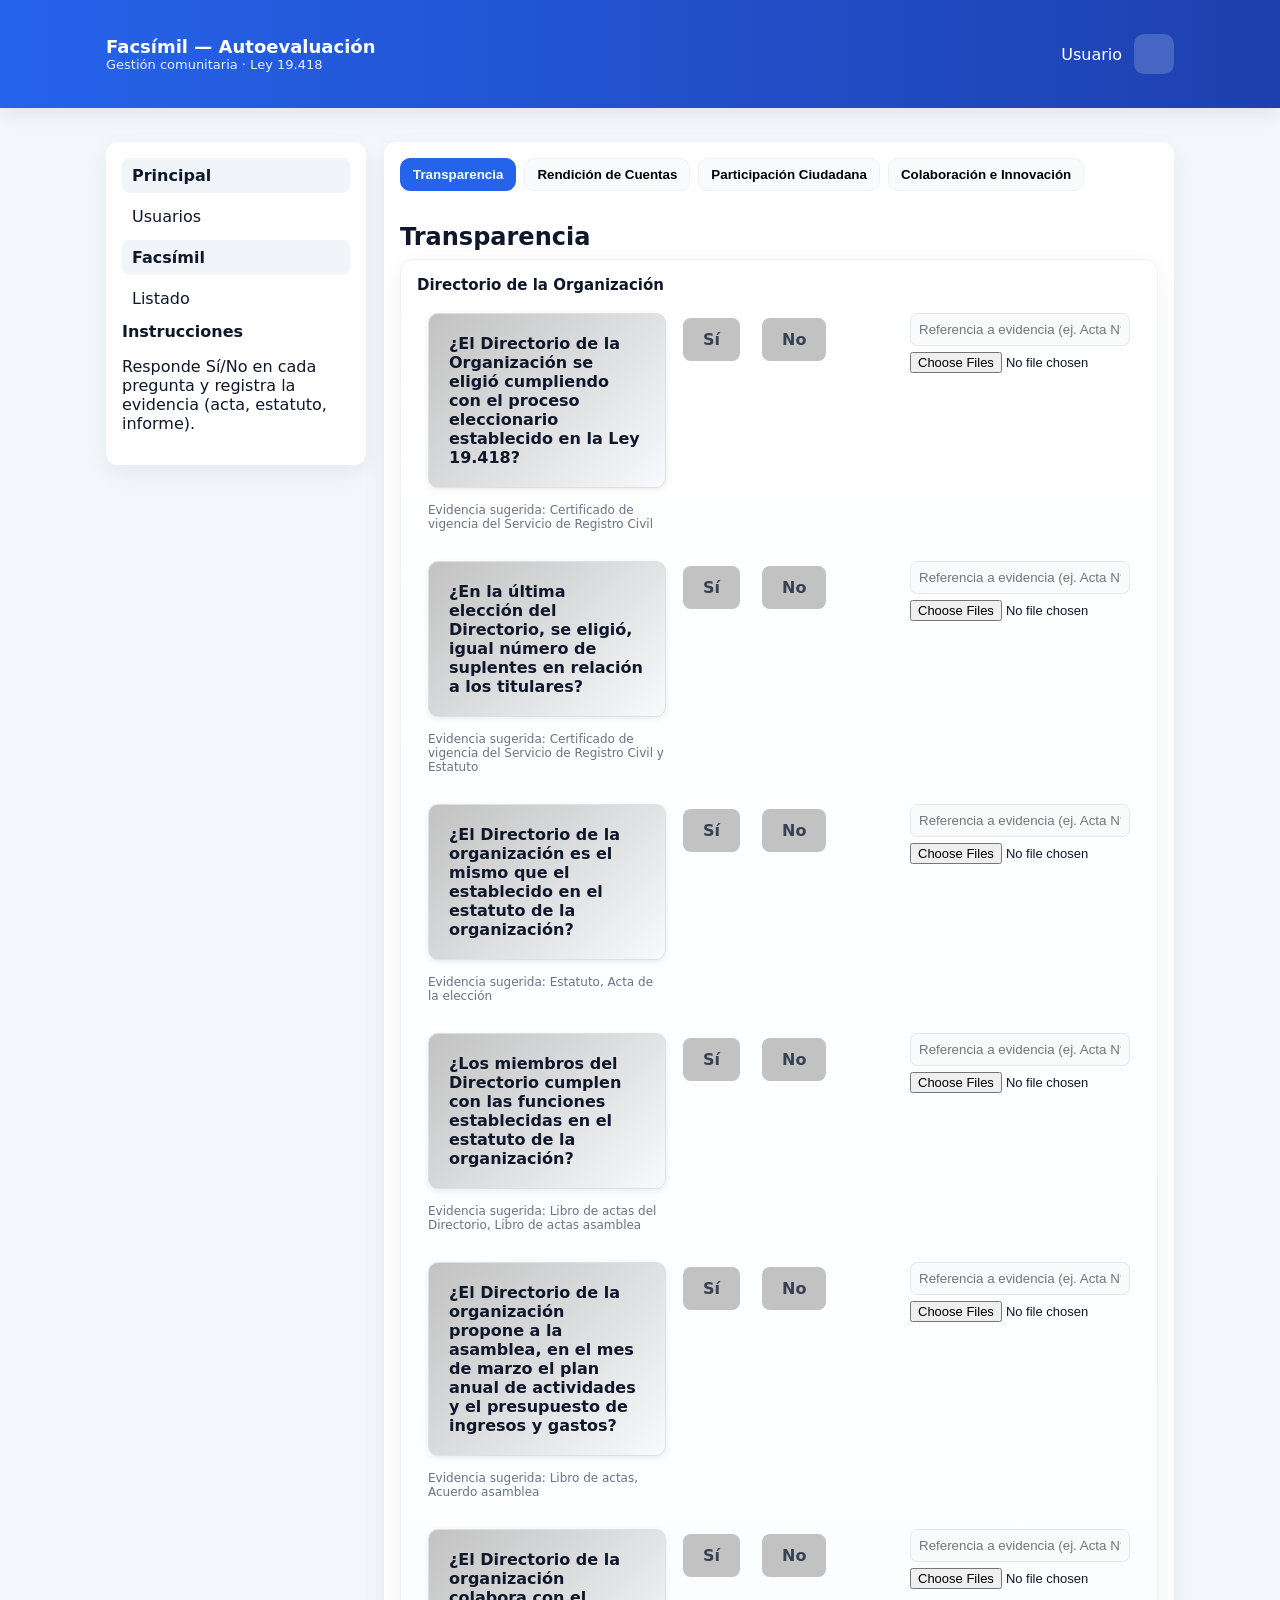
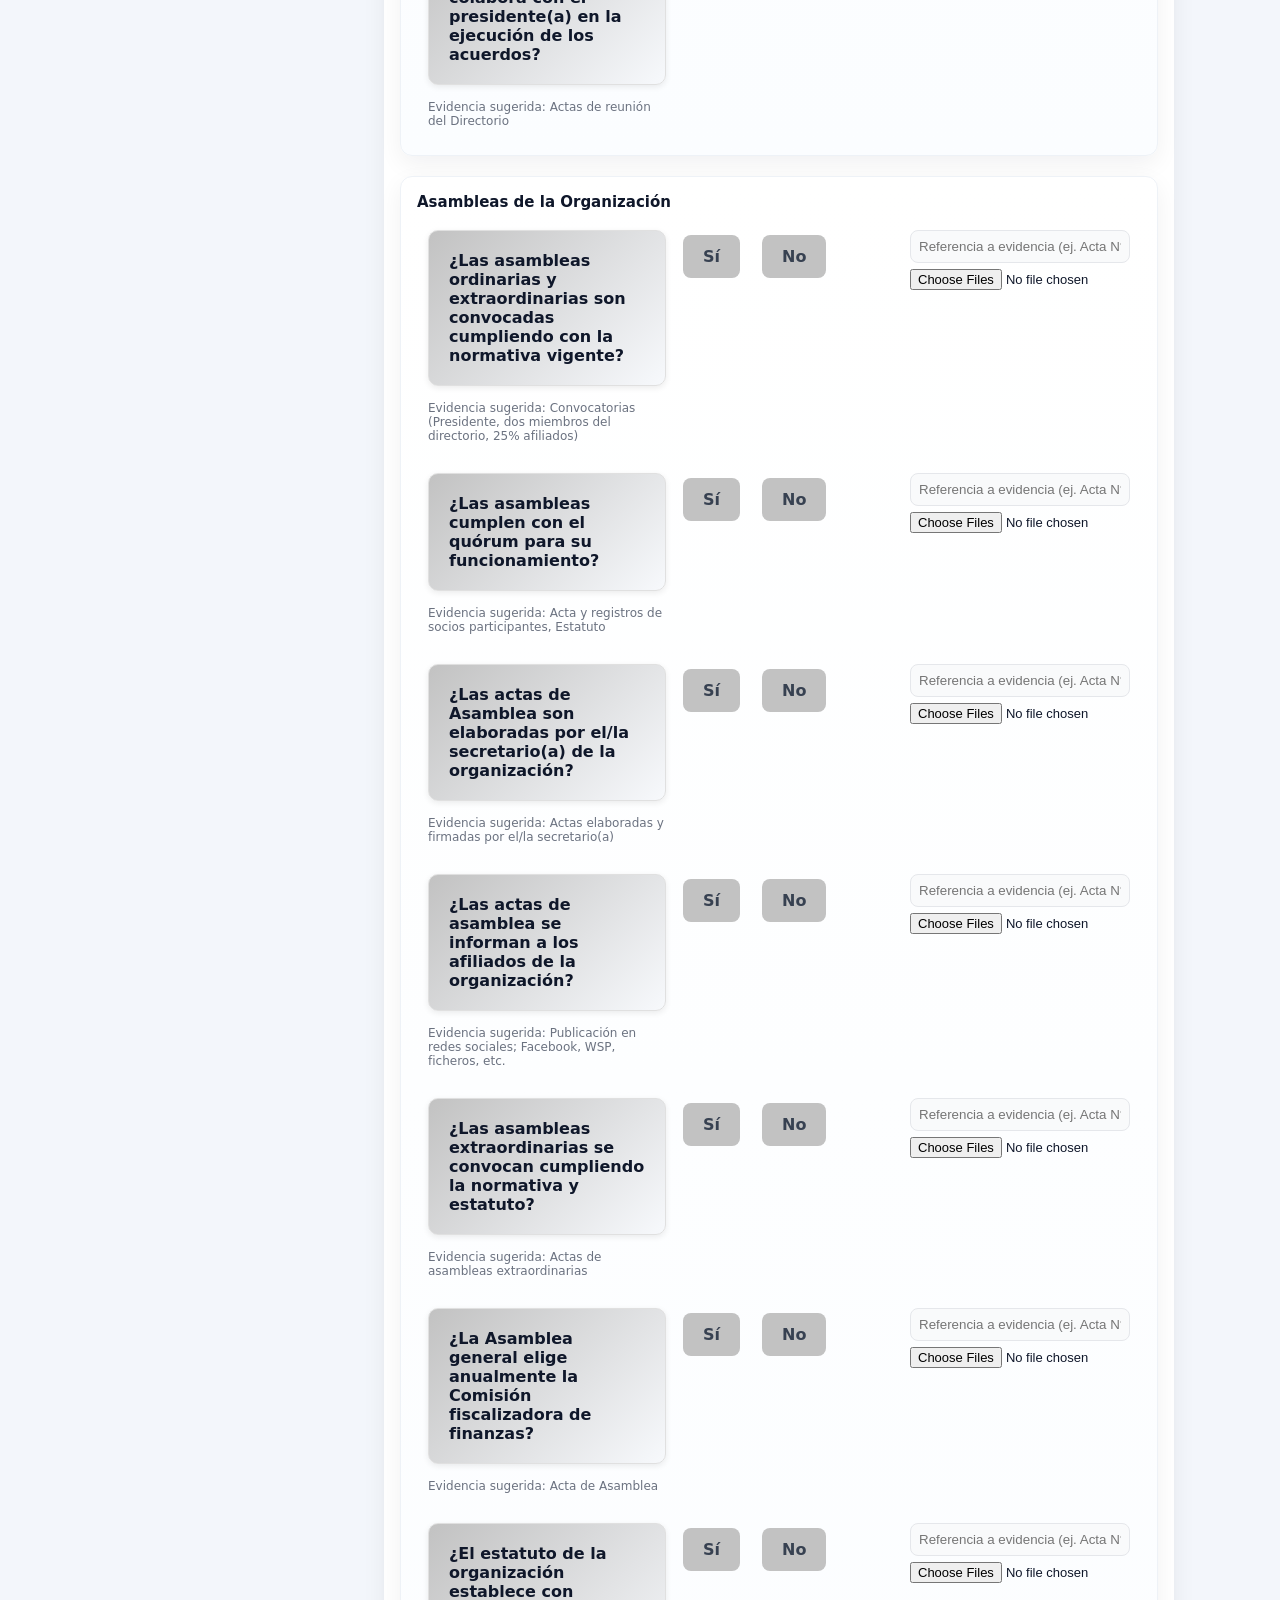
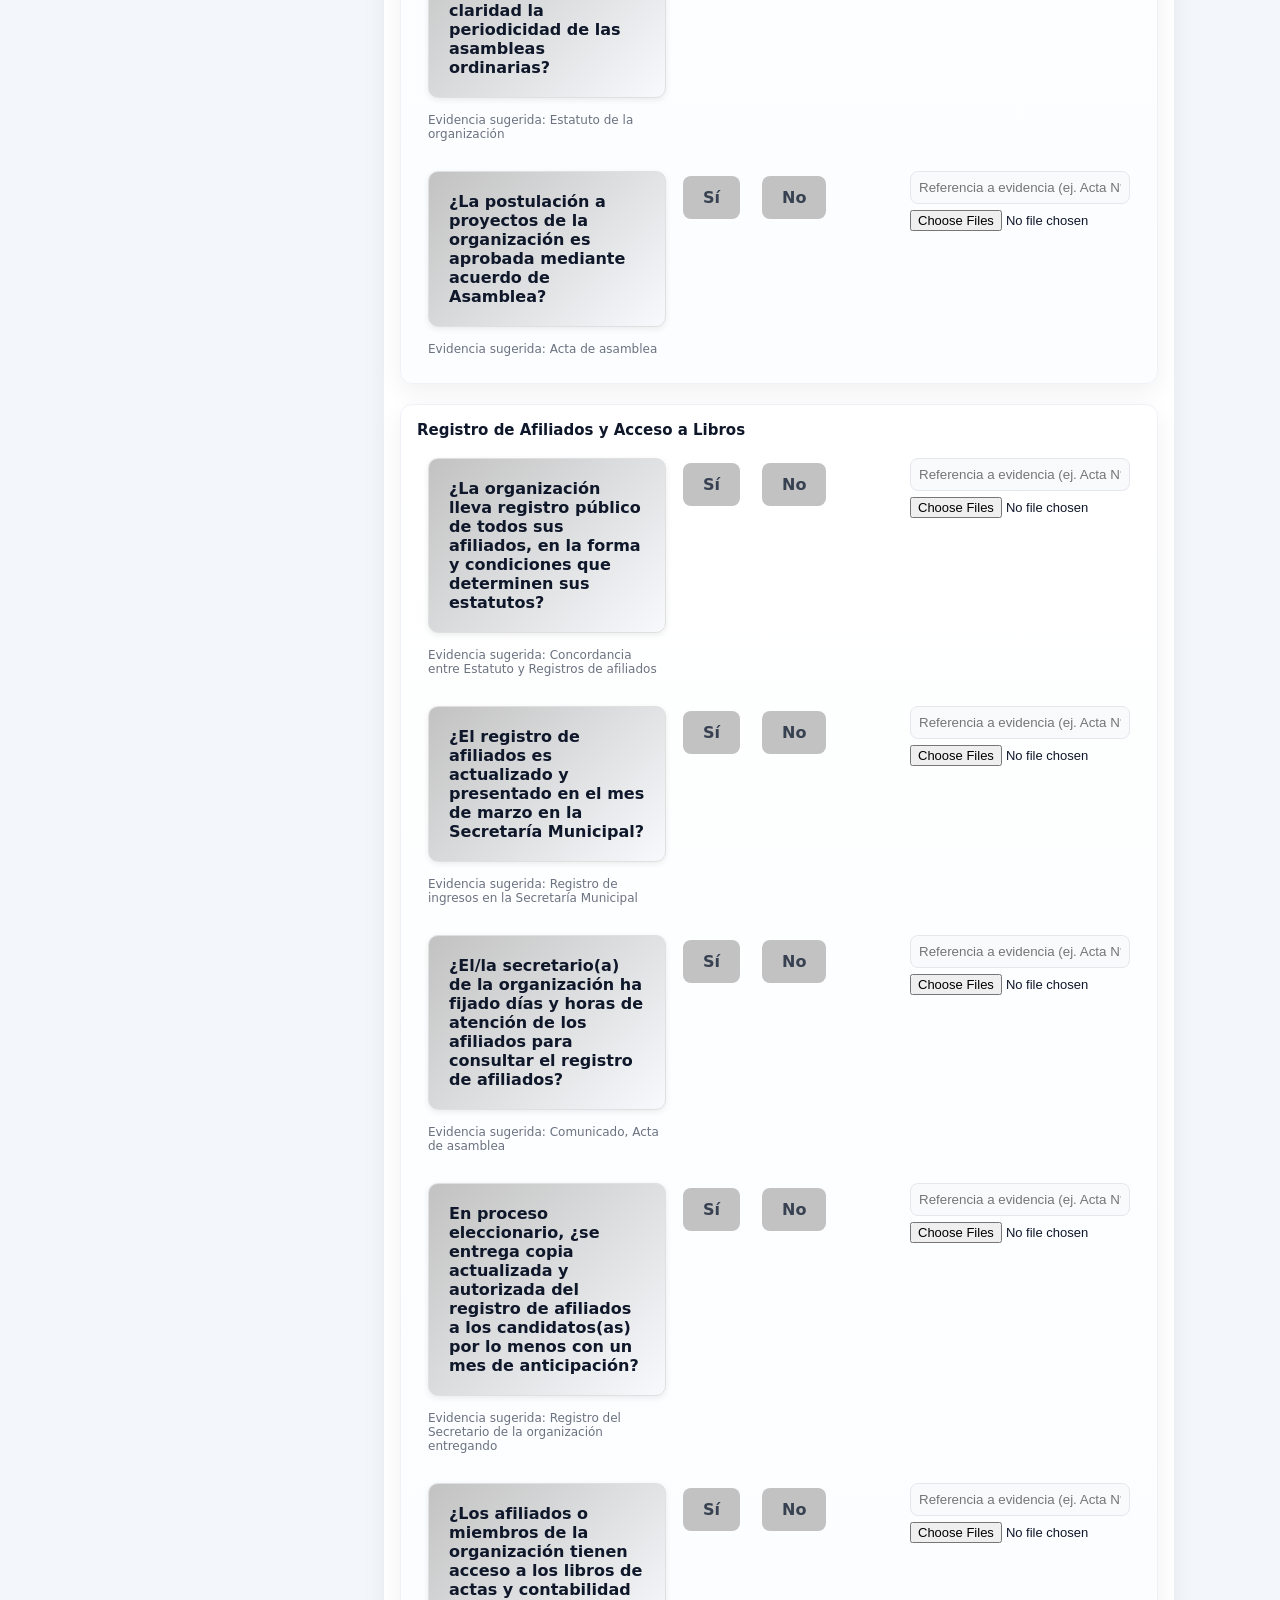
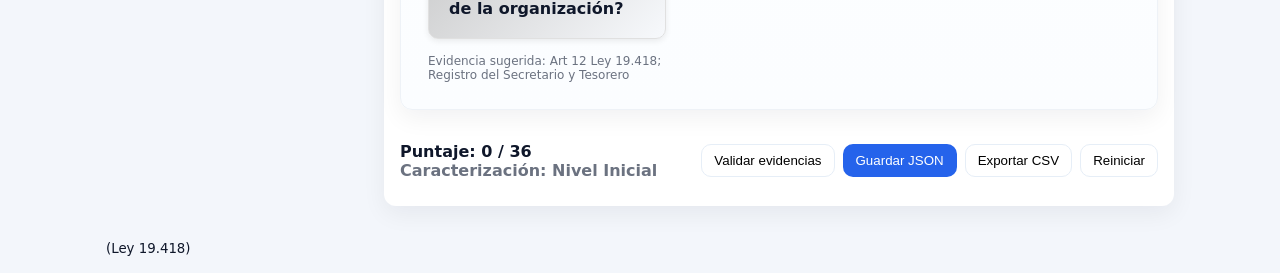
==== index.html @ 047ca06a "pequeño cambio" ====
<!doctype html>
<html lang="es">
<head>
  <meta charset="utf-8" />
  <meta name="viewport" content="width=device-width,initial-scale=1" />
  <title>Facsímil Autoevaluación — Juntas de Vecinos</title>
  <link rel="stylesheet" href="style.css" />
</head>
<body>
  <header class="topbar">
    <div class="container">
      <div class="brand">
        <h1>Facsímil — Autoevaluación</h1>
        <div class="subtitle">Gestión comunitaria · Ley 19.418</div>
      </div>
      <div class="user">
        <div class="user-name">Usuario</div>
        <div class="avatar"></div>
      </div>
    </div>
  </header>

  <div class="container layout">
    <!-- Sidebar -->
    <aside class="sidebar card">
      <nav>
        <ul>
          <li class="active">Principal</li>
          <li>Usuarios</li>
          <li class="current">Facsímil</li>
          <li>Listado</li>
        </ul>
      </nav>
      <div class="info">
        <strong>Instrucciones</strong>
        <p>Responde Sí/No en cada pregunta y registra la evidencia (acta, estatuto, informe).</p>
      </div>
    </aside>

    <!-- Main -->
    <main class="main-area">
      <div class="card">
        <!-- tabs -->
        <div class="tabs">
          <button class="tab active" data-tab="transparencia">Transparencia</button>
          <button class="tab" data-tab="rendicion">Rendición de Cuentas</button>
          <button class="tab" data-tab="participacion">Participación Ciudadana</button>
          <button class="tab" data-tab="colaboracion">Colaboración e Innovación</button>
        </div>

        <div id="content-area" class="content-area">
          <!-- seccion renderizada por JS -->
        </div>

        <!-- footer controls -->
        <div class="controls">
          <div class="score-box">
            <div>Puntaje: <strong id="score">0</strong> / <span id="maxScore">0</span></div>
            <div class="muted">Caracterización: <span id="level">-</span></div>
          </div>

          <div class="buttons">
            <button id="validateBtn" class="btn">Validar evidencias</button>
            <button id="saveJson" class="btn primary">Guardar JSON</button>
            <button id="exportCsv" class="btn">Exportar CSV</button>
            <button id="resetBtn" class="btn">Reiniciar</button>
          </div>
        </div>

        <div id="validationMessages" class="validation-messages"></div>
      </div>
    </main>
  </div>

  <footer class="footer">
    <div class="container">
      <small> (Ley 19.418)</small>
    </div>
  </footer>

  <script src="script.js"></script>
</body>
</html>
---- style.css ----
:root{
  --bg:#f3f6fb;
  --card:#ffffff;
  --muted:#6b7280;
  --accent:#2563eb;
  --accent-2:#10b981;
  --shadow: 0 8px 24px rgba(15,23,42,0.06);
  --radius:12px;
  --glass: rgba(255,255,255,0.85);
}

*{box-sizing:border-box}
body{margin:0;font-family:Inter, system-ui, -apple-system, "Segoe UI", Roboto, "Helvetica Neue", Arial; background:var(--bg); color:#0f172a}
.container{max-width:1100px;margin:0 auto;padding:16px}

/* Topbar */
.topbar{background:linear-gradient(90deg,var(--accent),#1e40af);color:white;padding:18px 0;box-shadow:0 6px 18px rgba(15,23,42,0.08)}

.topbar .container{display:flex;align-items:center;justify-content:space-between}

.brand h1{margin:0;font-size:18px}

.brand .subtitle{font-size:13px;opacity:0.9}

.user{display:flex;align-items:center;gap:12px}

.avatar{width:40px;height:40px;border-radius:10px;background:rgba(255,255,255,0.18)}

/* Layout */
.layout{display:grid;grid-template-columns:260px 1fr;gap:18px;margin-top:18px}

.sidebar.card{padding:16px;background:var(--card);border-radius:var(--radius);box-shadow:var(--shadow);height:fit-content}

.sidebar ul{list-style:none;padding:0;margin:0}

.sidebar li{padding:8px 10px;border-radius:8px;margin-bottom:6px;cursor:pointer}

.sidebar li.active, .sidebar li.current{background:#f1f5f9;color:#0f172a;font-weight:600}

/* Menu preguntas */
.main-area .card{padding:16px;background:var(--card);border-radius:var(--radius);box-shadow:var(--shadow)}

.tabs{display:flex;gap:8px;margin-bottom:12px}

.tab{padding:8px 12px;border-radius:10px;border:1px solid #eef2f7;background:#f8fafc;cursor:pointer;font-weight:600}

.tab.active{background:var(--accent);color:white;border-color:var(--accent)}

.content-area{display:flex;flex-direction:column;gap:12px}

/* Group card */
.group{background:linear-gradient(180deg,#ffffff,#fbfdff);border:1px solid #eef2f7;padding:12px;border-radius:12px}

.group h3{margin:0 0 8px 0;font-size:15px;color:#0f172a}

.item{display:grid;grid-template-columns:1fr 220px 220px;gap:12px;align-items:start;padding:10px;border-radius:10px;border:1px solid transparent}

.item + .item{margin-top:8px}

.item .question{font-weight:600}

.evidence-hint{font-size:12px;color:var(--muted);margin-top:6px}

/* Inputs */
.radio-row{display:flex;gap:12px;align-items:center}

.radio-row input{transform:scale(1.05)}

.evidence-input{width:100%;padding:8px;border-radius:8px;border:1px solid #e6eef7}

.file-input{display:block;margin-top:6px;font-size:13px}

/* controls footer */
.controls{display:flex;justify-content:space-between;align-items:center;margin-top:12px;gap:12px}

.score-box{font-weight:600}

.muted{color:var(--muted)}

.buttons{display:flex;gap:8px}

.btn{padding:8px 12px;border-radius:10px;border:1px solid #e6eef7;background:white;cursor:pointer}

.btn.primary{background:var(--accent);color:white;border-color:transparent}

.validation-messages{margin-top:10px;color:#b91c1c;font-weight:600}

/* small responsiveness */
@media (max-width:980px){
  .layout{grid-template-columns:1fr; padding-bottom:24px}
  .item{grid-template-columns:1fr 1fr; }
  .item .file-col{grid-column:1/-1}
}
/* Estilos para las preguntas */
.question {
  background: linear-gradient(135deg, #c2c2c2, #f7f9fc); /* degradado suave */
  padding: 20px;
  margin-bottom: 15px;
  border-radius: 10px;
  box-shadow: 0 2px 6px rgba(0,0,0,0.08);
  border: 1px solid #e0e0e0;
  transition: transform 0.2s ease, box-shadow 0.2s ease;
}

/* Efecto al pasar el mouse */
.question:hover {
  transform: translateY(-2px);
  box-shadow: 0 4px 12px rgba(0,0,0,0.15);
}



/* Radios ocultos */
.radio-row input[type="radio"] {
  display: none; /* ocultamos el circulito */
}

.radio-row label {
  display: inline-block;
  padding: 10px 18px;
  margin: 5px;
  border-radius: 8px;
  font-weight: 600;
  border: 2px solid transparent;
  cursor: pointer;
  background: #c2c2c2;   /* gris clarito de base */
  color: #374151;
  transition: all 0.3s ease;
}


/* Si está seleccionado (fondo verde) */
input[type="radio"][value="1"]:checked + label {
  background: #10b981;
  color: white;
  border-color: #059669;
}

/* Si está seleccionado (fondo rojo) */
input[type="radio"][value="0"]:checked + label {
  background: #ef4444;
  color: white;
  border-color: #b91c1c;
}
.evidence-input {
  background: #f9fafb;
  border: 1px solid #e5e7eb;
  padding: 8px;
  border-radius: 8px;
  width: 100%;
}

.evidence-input:focus {
  outline: none;
  border-color: var(--accent);
  background: #eef2ff;
}
/* Fondo general para cada grupo */
.group {
  padding: 16px;
  border-radius: 12px;
  margin-bottom: 20px;
  box-shadow: var(--shadow);
}
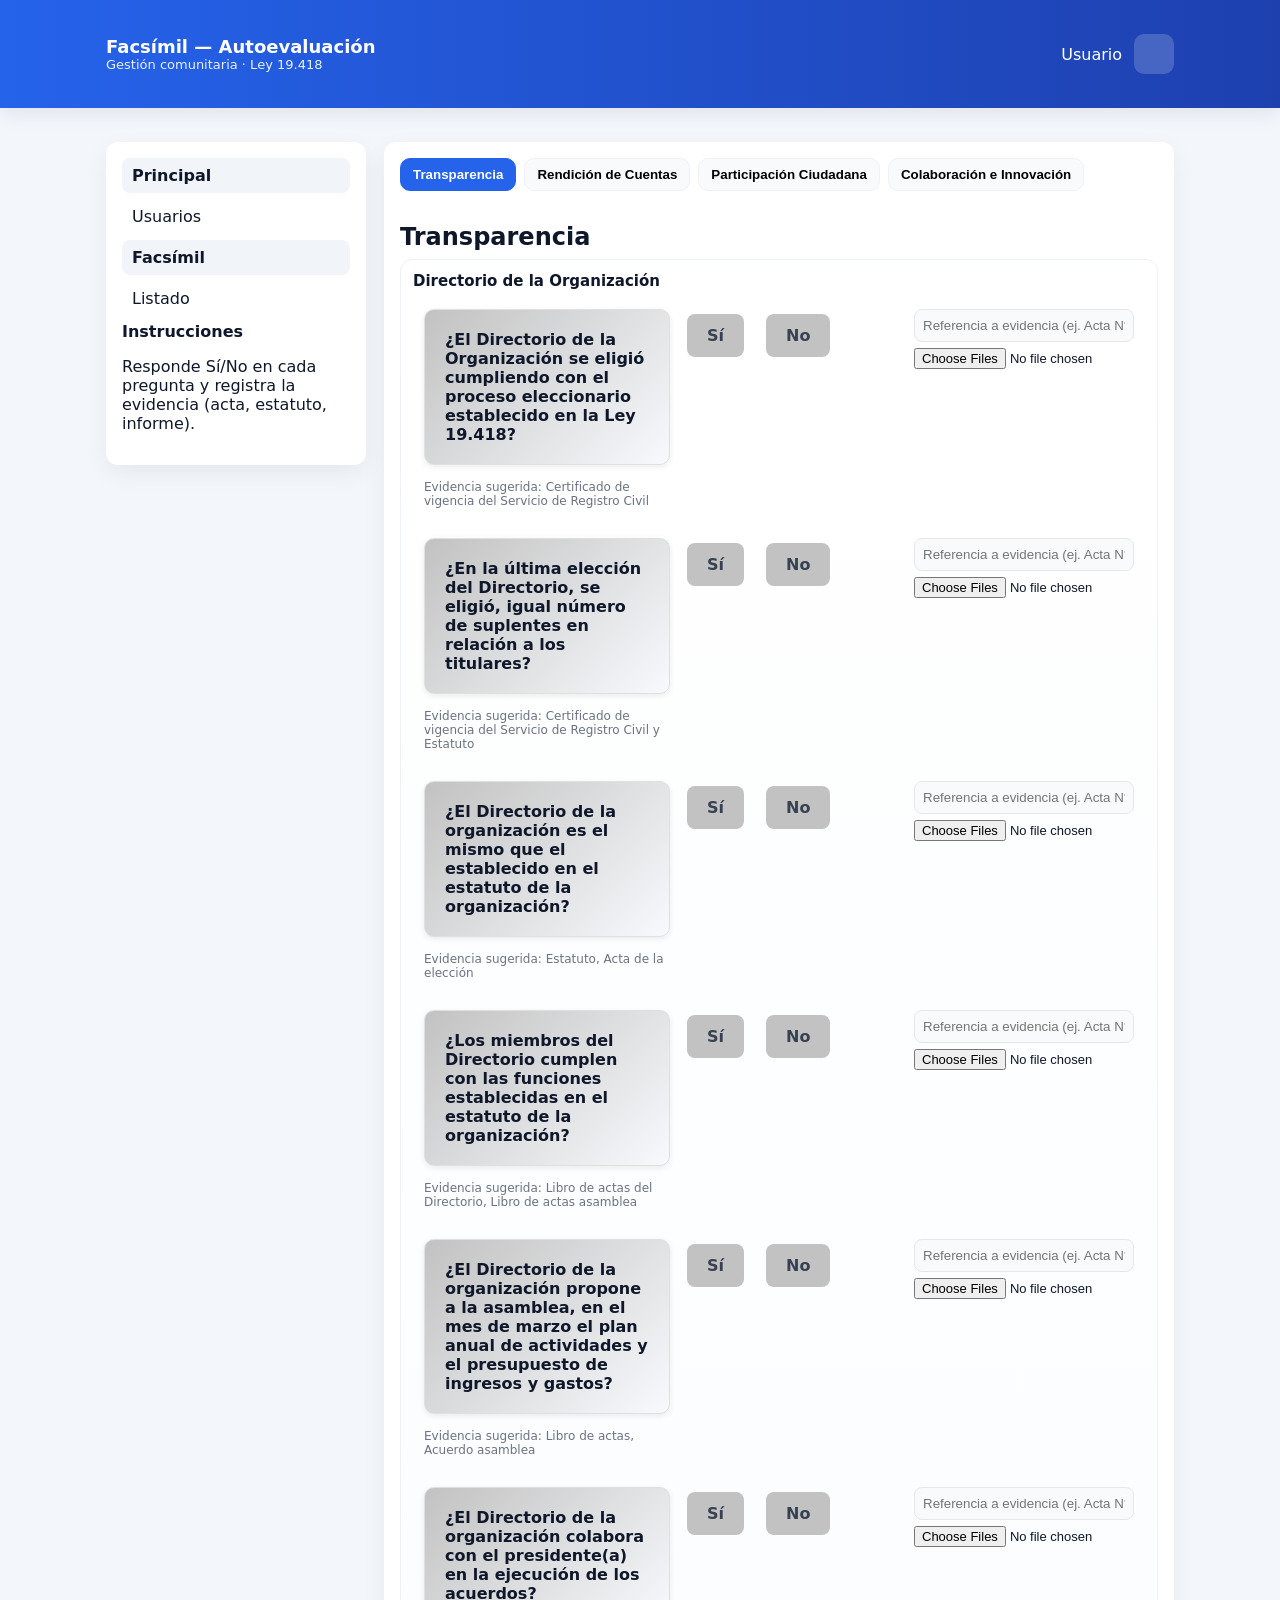
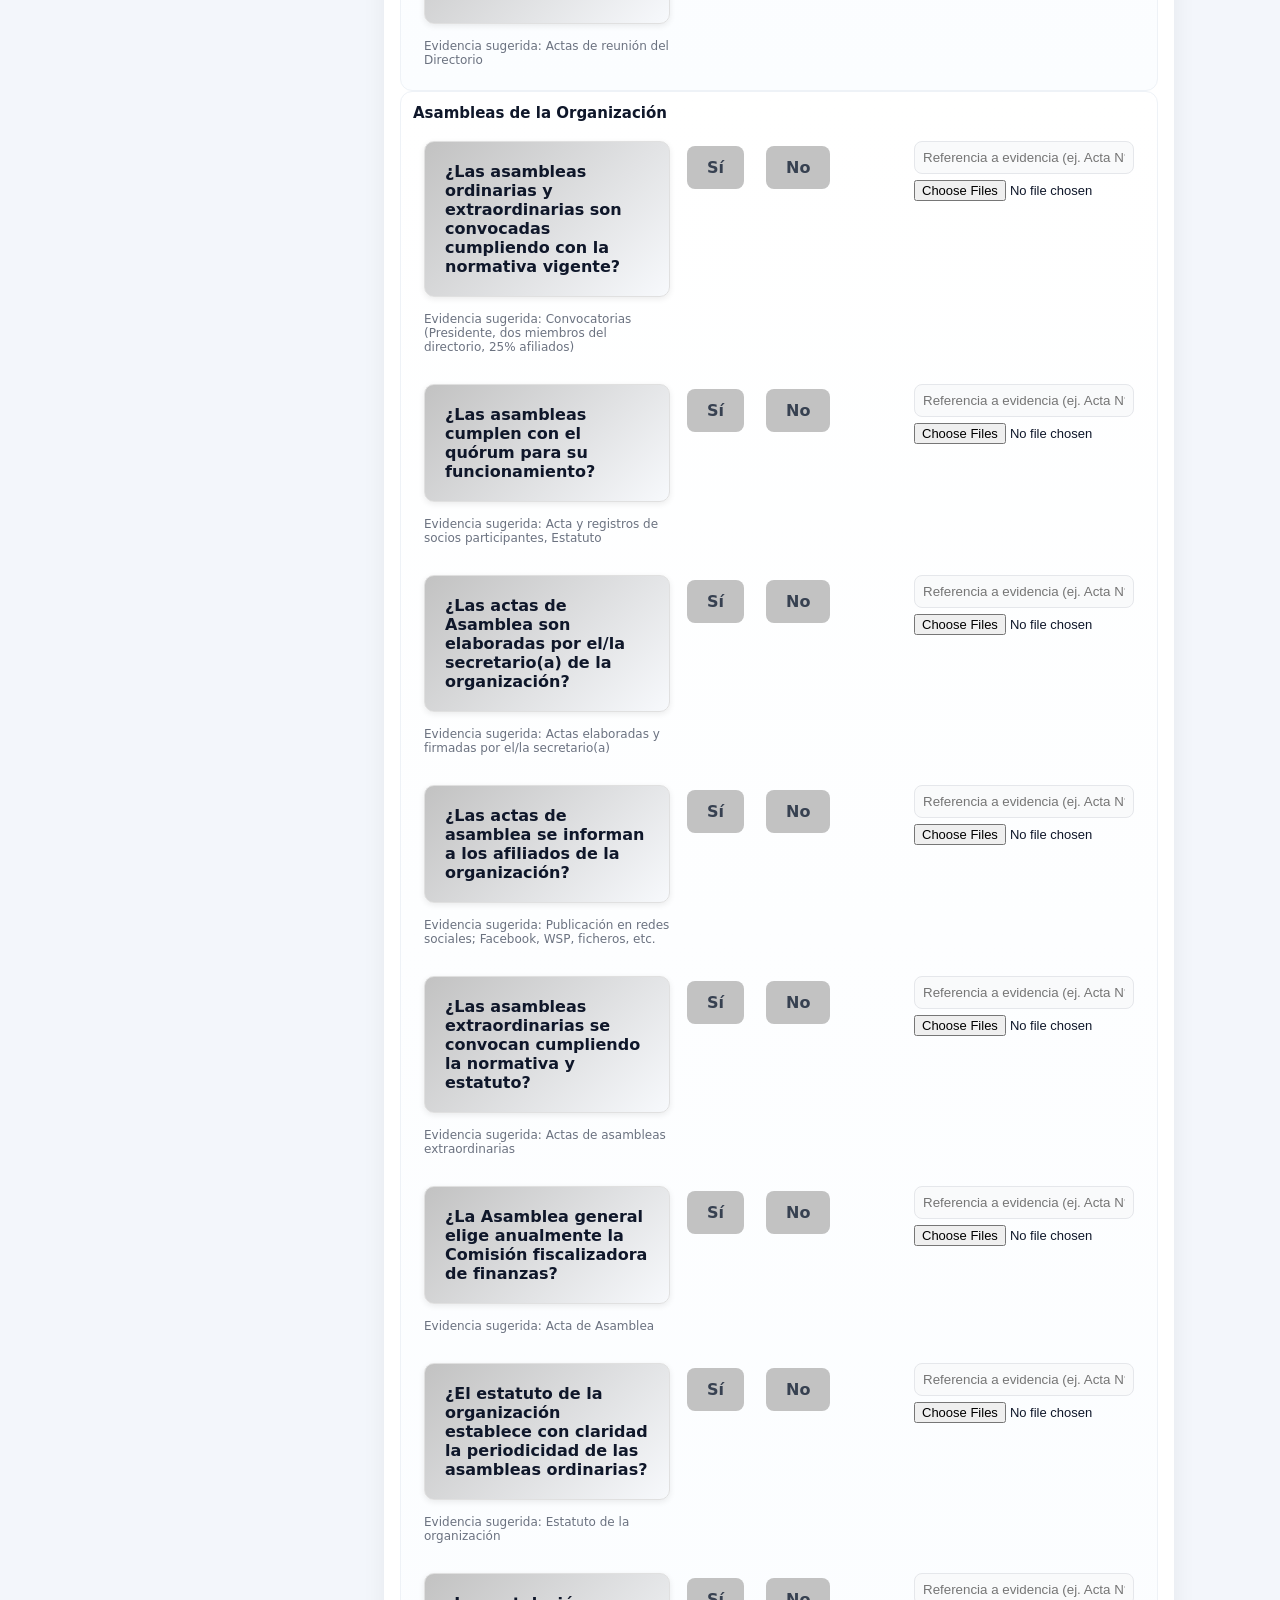
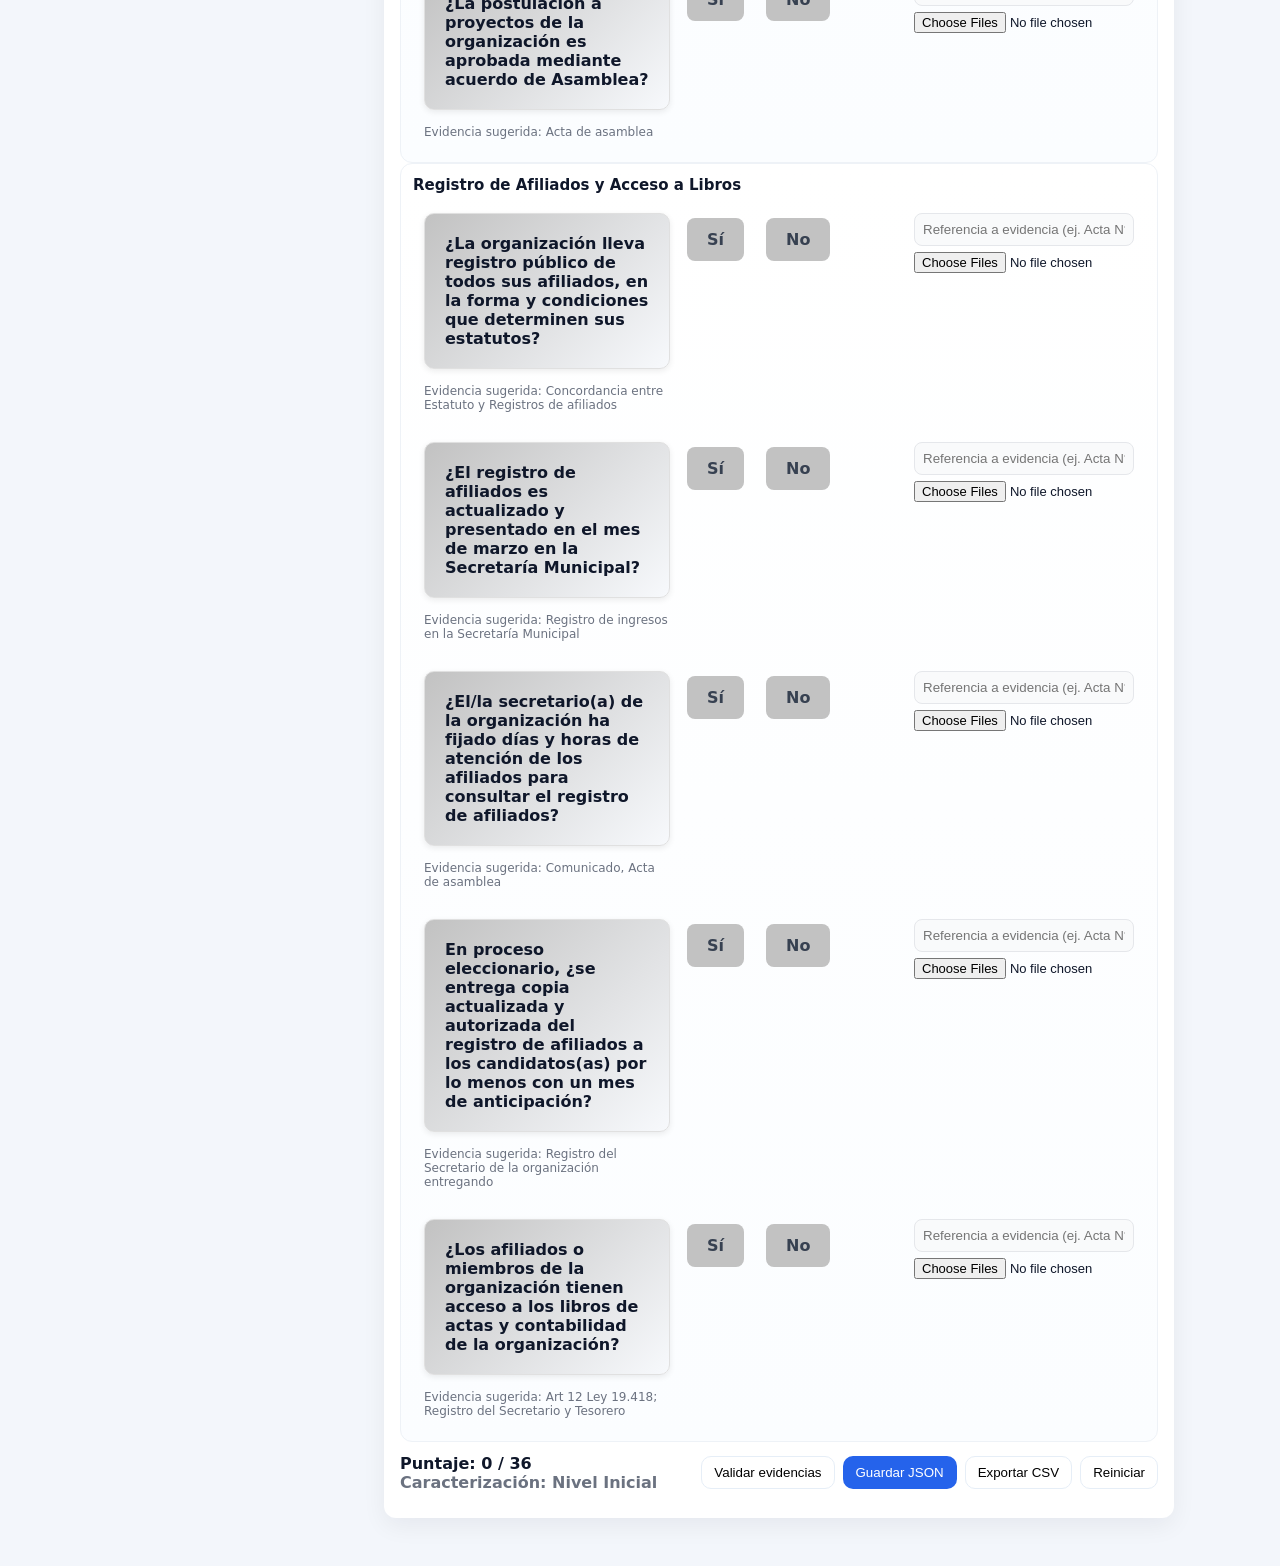
==== commit 4abb42ce: "Update" ====
--- a/index.html
+++ b/index.html
@@ -74,7 +74,7 @@
 
   <footer class="footer">
     <div class="container">
-      <small> (Ley 19.418)</small>
+      <small> </small>
     </div>
   </footer>
 
--- a/style.css
+++ b/style.css
@@ -155,13 +155,7 @@
   border-color: var(--accent);
   background: #eef2ff;
 }
-/* Fondo general para cada grupo */
-.group {
-  padding: 16px;
-  border-radius: 12px;
-  margin-bottom: 20px;
-  box-shadow: var(--shadow);
-}
 
 
 
+
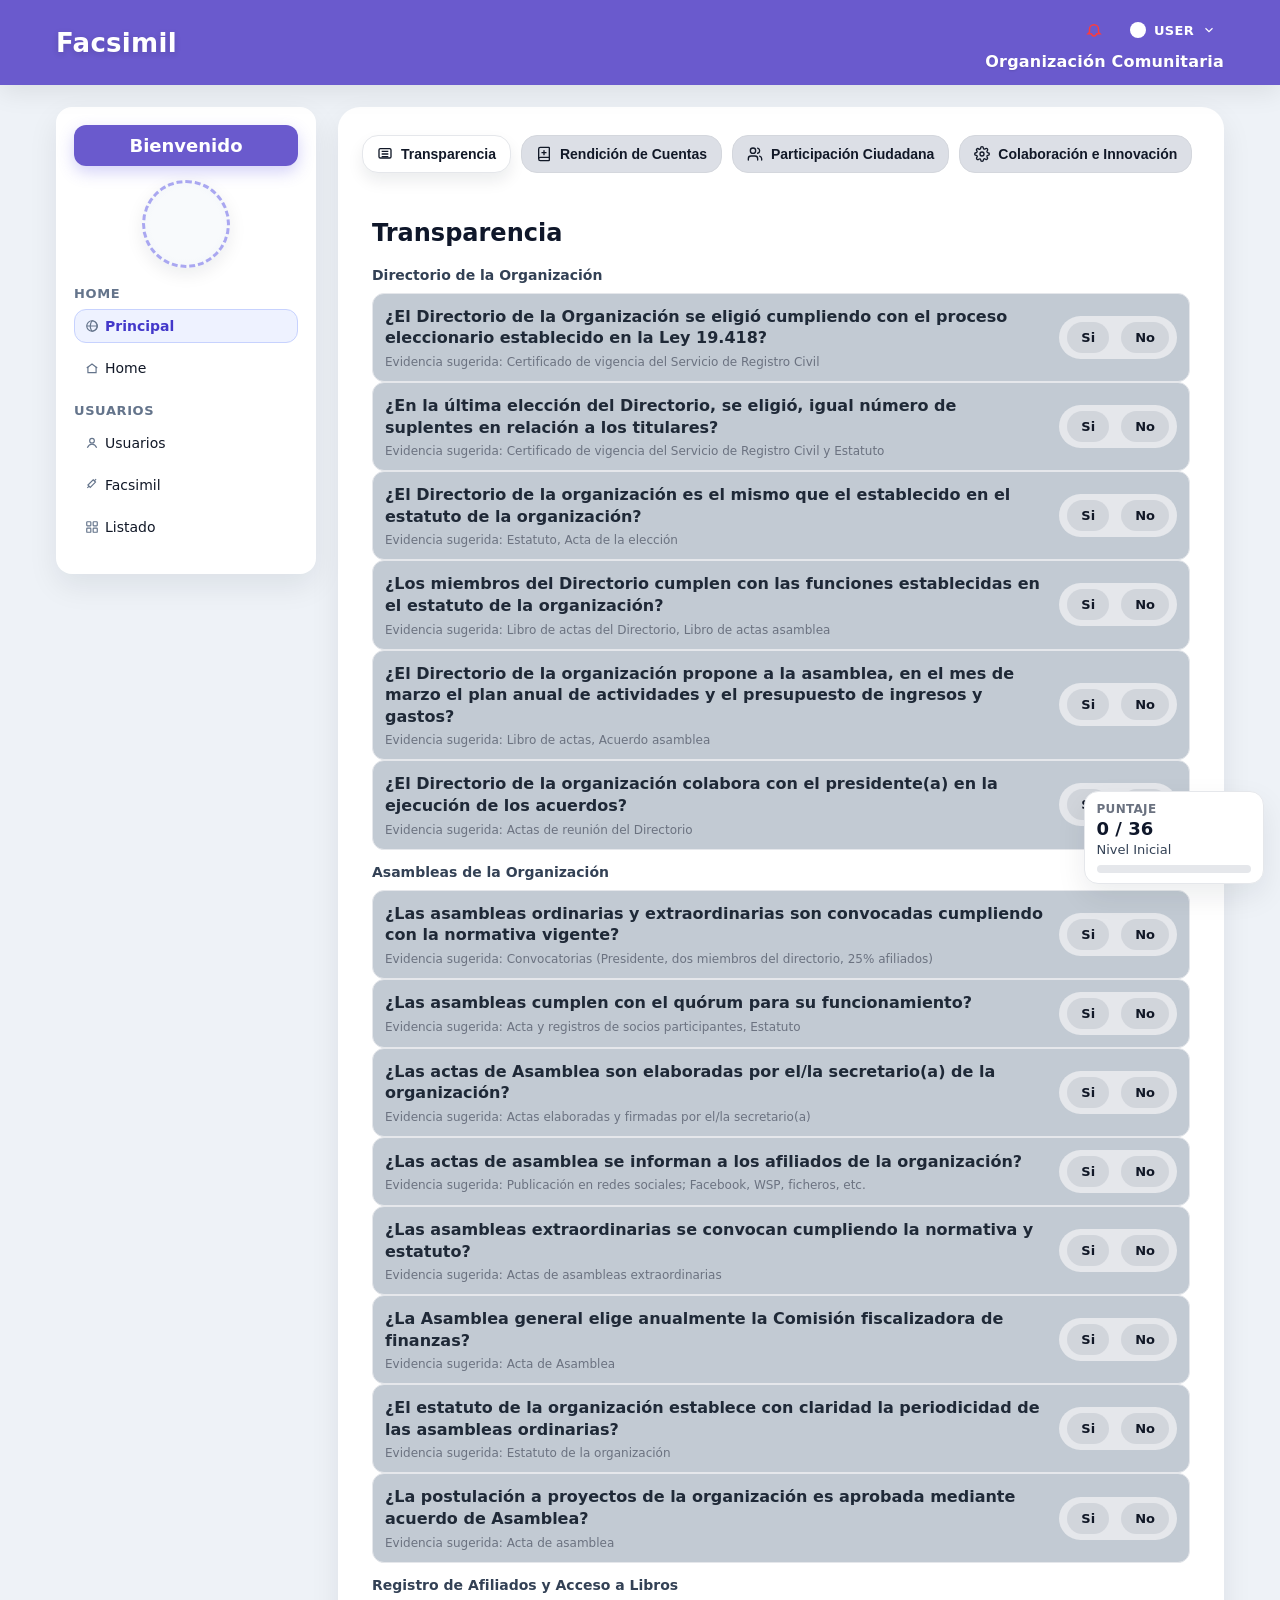
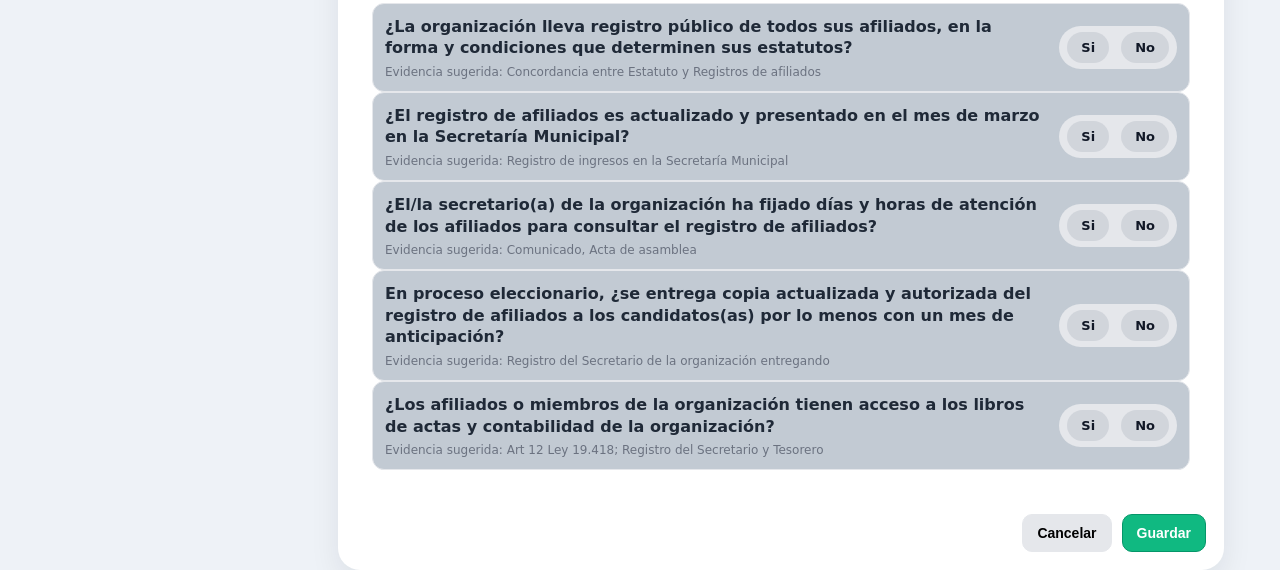
==== commit 7098be27: "glow up" ====
--- a/index.html
+++ b/index.html
@@ -3,80 +3,177 @@
 <head>
   <meta charset="utf-8" />
   <meta name="viewport" content="width=device-width,initial-scale=1" />
-  <title>Facsímil Autoevaluación — Juntas de Vecinos</title>
+  <title>Facsimil Autoevaluación — Juntas de Vecinos</title>
   <link rel="stylesheet" href="style.css" />
 </head>
 <body>
-  <header class="topbar">
-    <div class="container">
-      <div class="brand">
-        <h1>Facsímil — Autoevaluación</h1>
-        <div class="subtitle">Gestión comunitaria · Ley 19.418</div>
+      <!-- TOPBAR -->
+      <header class="topbar">
+        <div class="wrap topwrap">
+          <div class="brand-left">
+            <div class="brand-title">Facsimil</div>
+          </div>
+
+          <div class="rightblock">
+            <div class="right-row">
+              <!-- Campanita -->
+              <button class="bell" title="Notificaciones">
+                <svg viewBox="0 0 24 24" class="icon">
+                  <path d="M15 17h5l-1.4-1.4A2 2 0 0 1 18 14.2V11a6 6 0 0 0-12 0v3.2c0 .5-.2 1-.6 1.4L4 17h5m6 0a3 3 0 0 1-6 0"
+                        fill="none" stroke="currentColor" stroke-width="2"/>
+                </svg>
+              </button>
+
+              <!-- Chip USER -->
+              <div class="userchip">
+                <span class="user-dot"></span>
+                <span class="user-label">USER</span>
+                <svg class="caret" viewBox="0 0 24 24">
+                  <path d="M6 9l6 6 6-6" fill="none" stroke="currentColor" stroke-width="2"/>
+                </svg>
+              </div>
+            </div>
+
+            <!-- Nombre organización -->
+            <div class="orgname">Organización Comunitaria</div>
+          </div>
+        </div>
+      </header>
+
+
+
+  <!-- LAYOUT: Sidebar izquierda + Main derecha -->
+  <div class="layout">
+    <!-- SIDEBAR -->
+    <aside class="sidebar">
+      <div class="sidebar-header">
+        <div class="welcome">Bienvenido</div>
+
+        <!-- Uploader/preview de avatar -->
+        <label class="avatar-uploader" title="Subir foto de usuario">
+          <input type="file" id="avatarInput" accept="image/*" hidden />
+          <div class="avatar-lg" id="avatarPreview"></div>
+        </label>
       </div>
-      <div class="user">
-        <div class="user-name">Usuario</div>
-        <div class="avatar"></div>
-      </div>
-    </div>
-  </header>
 
-  <div class="container layout">
-    <!-- Sidebar -->
-    <aside class="sidebar card">
-      <nav>
-        <ul>
-          <li class="active">Principal</li>
-          <li>Usuarios</li>
-          <li class="current">Facsímil</li>
-          <li>Listado</li>
-        </ul>
+      <!-- HOME -->
+      <h3>Home</h3>
+      <nav class="nav">
+        <a href="#" class="active">
+          <svg class="icon" viewBox="0 0 24 24" fill="none" stroke="currentColor" stroke-width="2">
+            <circle cx="12" cy="12" r="9"></circle>
+            <path d="M3 12h18M12 3a16 16 0 000 18M12 3a9 9 0 010 18"></path>
+          </svg>
+          Principal
+        </a>
+        <a href="#">
+          <svg class="icon" viewBox="0 0 24 24" fill="none" stroke="currentColor" stroke-width="2">
+            <path d="M3 12l9-7 9 7"></path>
+            <path d="M5 10v10h14V10"></path>
+          </svg>
+          Home
+        </a>
       </nav>
-      <div class="info">
-        <strong>Instrucciones</strong>
-        <p>Responde Sí/No en cada pregunta y registra la evidencia (acta, estatuto, informe).</p>
-      </div>
+
+      <!-- USUARIOS -->
+      <h3>Usuarios</h3>
+      <nav class="nav">
+        <a href="#">
+          <svg class="icon" viewBox="0 0 24 24" fill="none" stroke="currentColor" stroke-width="2">
+            <circle cx="12" cy="8" r="4"></circle>
+            <path d="M4 20c2-4 6-6 8-6s6 2 8 6"></path>
+          </svg>
+          Usuarios
+        </a>
+        <a href="#">
+          <svg class="icon" viewBox="0 0 24 24" fill="none" stroke="currentColor" stroke-width="2">
+            <path d="M14 3l4 4-9 9-4-4 9-9z"></path>
+            <path d="M7 14l-3 3"></path>
+            <path d="M16 5l3-3"></path>
+          </svg>
+          Facsimil
+        </a>
+        <a href="#">
+          <svg class="icon" viewBox="0 0 24 24" fill="none" stroke="currentColor" stroke-width="2">
+            <rect x="3" y="3" width="7" height="7" rx="1"></rect>
+            <rect x="14" y="3" width="7" height="7" rx="1"></rect>
+            <rect x="3" y="14" width="7" height="7" rx="1"></rect>
+            <rect x="14" y="14" width="7" height="7" rx="1"></rect>
+          </svg>
+          Listado
+        </a>
+      </nav>
     </aside>
 
-    <!-- Main -->
-    <main class="main-area">
-      <div class="card">
-        <!-- tabs -->
-        <div class="tabs">
-          <button class="tab active" data-tab="transparencia">Transparencia</button>
-          <button class="tab" data-tab="rendicion">Rendición de Cuentas</button>
-          <button class="tab" data-tab="participacion">Participación Ciudadana</button>
-          <button class="tab" data-tab="colaboracion">Colaboración e Innovación</button>
-        </div>
+    <!-- MAIN -->
+    <main class="card">
+      
+      <!-- Tabs -->
+      <div class="tabs">
+        <button class="tab active" data-tab="transparencia">
+          <svg class="icon" viewBox="0 0 24 24" fill="none" stroke="currentColor" stroke-width="2">
+            <rect x="3" y="4" width="18" height="14" rx="2"/>
+            <path d="M7 8h10M7 12h10M7 16h10"/>
+          </svg>
+          Transparencia
+        </button>
+        <button class="tab" data-tab="rendicion">
+          <svg width="18" height="14" viewBox="0 0 24 24" fill="none" stroke="currentColor" stroke-width="2" 
+          stroke-linecap="round" stroke-linejoin="round" class="icon"><path d="M12 7v6"/>
+          <path d="M4 19.5v-15A2.5 2.5 0 0 1 6.5 2H19a1 1 0 0 1 1 1v18a1 1 0 0 1-1 1H6.5a1 1 0 0 1 0-5H20"/>
+          <path d="M9 10h6"/>
+          </svg>
+          Rendición de Cuentas
+        </button>
+        <button class="tab" data-tab="participacion">
+          <svg width="18" height="14" viewBox="0 0 24 24" fill="none" stroke="currentColor" stroke-width="2" 
+          stroke-linecap="round" stroke-linejoin="round" class="icon">
+          <path d="M16 21v-2a4 4 0 0 0-4-4H6a4 4 0 0 0-4 4v2"/><path d="M16 3.128a4 4 0 0 1 0 7.744"/><path d="M22 21v-2a4 4 0 0 0-3-3.87"/>
+          <circle cx="9" cy="7" r="4"/>
+          </svg>
+          </svg>
+          Participación Ciudadana
+        </button>
+        <button class="tab" data-tab="colaboracion">
+          <svg class="icon" viewBox="0 0 24 24" fill="none" stroke="currentColor" stroke-width="2">
+            <circle cx="12" cy="12" r="3"/>
+            <path d="M19.4 15a1.65 1.65 0 0 0 .33 1.82l.06.06a2 2 0 1 1-2.83 2.83l-.06-.06a1.65 1.65 0 0 0-1.82-.33 1.65 1.65 0 0 0-1 1.51V21a2 2 0 1 1-4 0v-.09a1.65 1.65 0 0 0-1-1.51 1.65 1.65 0 0 0-1.82.33l-.06.06a2 2 0 1 1-2.83-2.83l.06-.06a1.65 1.65 0 0 0 .33-1.82 1.65 1.65 0 0 0-1.51-1H3a2 2 0 1 1 0-4h.09a1.65 1.65 0 0 0 1.51-1 1.65 1.65 0 0 0-.33-1.82l-.06-.06a2 2 0 1 1 2.83-2.83l.06.06a1.65 1.65 0 0 0 1.82.33H9a1.65 1.65 0 0 0 1-1.51V3a2 2 0 1 1 4 0v.09a1.65 1.65 0 0 0 1 1.51h.18a1.65 1.65 0 0 0 1.82-.33l.06-.06a2 2 0 1 1 2.83 2.83l-.06.06a1.65 1.65 0 0 0-.33 1.82v.18a1.65 1.65 0 0 0 1.51 1H21a2 2 0 1 1 0 4h-.09a1.65 1.65 0 0 0-1.51 1z"/>
+          </svg>
+          Colaboración e Innovación
+        </button>
+      </div>
 
-        <div id="content-area" class="content-area">
-          <!-- seccion renderizada por JS -->
-        </div>
-
-        <!-- footer controls -->
-        <div class="controls">
-          <div class="score-box">
-            <div>Puntaje: <strong id="score">0</strong> / <span id="maxScore">0</span></div>
-            <div class="muted">Caracterización: <span id="level">-</span></div>
-          </div>
-
-          <div class="buttons">
-            <button id="validateBtn" class="btn">Validar evidencias</button>
-            <button id="saveJson" class="btn primary">Guardar JSON</button>
-            <button id="exportCsv" class="btn">Exportar CSV</button>
-            <button id="resetBtn" class="btn">Reiniciar</button>
+      <div id="validationMessages" class="validation"></div>
+      <div id="content-area" class="panel"><!-- renderizado por JS --></div>
+      
+      <!-- Controles -->
+      <div class="controls">
+        <div class="btns">
+          <button id="cancelBtn" class="btn ghost">Cancelar</button>
+          <button id="saveBtn" class="btn primary">Guardar</button>
+          <!-- Menú Guardar -->
+          <div id="saveMenu" class="save-menu" aria-hidden="true">
+            <button id="saveJson" class="menu-item">Guardar JSON</button>
+            <button id="exportCsv" class="menu-item">Exportar CSV</button>
           </div>
         </div>
+      </div>
 
-        <div id="validationMessages" class="validation-messages"></div>
+
+
+      
+    </main>
+    <!-- Widget flotante de puntaje -->
+    <div class="score-dock" id="scoreDock" aria-live="polite">
+      <div class="sd-title">Puntaje</div>
+      <div class="sd-score">
+        <span id="sdScore">0</span> / <span id="sdMax">0</span>
       </div>
-    </main>
-  </div>
+      <div class="sd-level" id="sdLevel">-</div>
+      <div class="sd-bar"><span id="sdBar"></span></div>
+    </div>
 
-  <footer class="footer">
-    <div class="container">
-      <small> </small>
-    </div>
-  </footer>
+  </div> <!-- /layout -->
 
   <script src="script.js"></script>
 </body>
--- a/style.css
+++ b/style.css
@@ -1,161 +1,520 @@
-:root{
-  --bg:#f3f6fb;
-  --card:#ffffff;
-  --muted:#6b7280;
-  --accent:#2563eb;
-  --accent-2:#10b981;
-  --shadow: 0 8px 24px rgba(15,23,42,0.06);
-  --radius:12px;
-  --glass: rgba(255,255,255,0.85);
-}
-
-*{box-sizing:border-box}
-body{margin:0;font-family:Inter, system-ui, -apple-system, "Segoe UI", Roboto, "Helvetica Neue", Arial; background:var(--bg); color:#0f172a}
-.container{max-width:1100px;margin:0 auto;padding:16px}
-
-/* Topbar */
-.topbar{background:linear-gradient(90deg,var(--accent),#1e40af);color:white;padding:18px 0;box-shadow:0 6px 18px rgba(15,23,42,0.08)}
-
-.topbar .container{display:flex;align-items:center;justify-content:space-between}
-
-.brand h1{margin:0;font-size:18px}
-
-.brand .subtitle{font-size:13px;opacity:0.9}
-
-.user{display:flex;align-items:center;gap:12px}
-
-.avatar{width:40px;height:40px;border-radius:10px;background:rgba(255,255,255,0.18)}
-
-/* Layout */
-.layout{display:grid;grid-template-columns:260px 1fr;gap:18px;margin-top:18px}
-
-.sidebar.card{padding:16px;background:var(--card);border-radius:var(--radius);box-shadow:var(--shadow);height:fit-content}
-
-.sidebar ul{list-style:none;padding:0;margin:0}
-
-.sidebar li{padding:8px 10px;border-radius:8px;margin-bottom:6px;cursor:pointer}
-
-.sidebar li.active, .sidebar li.current{background:#f1f5f9;color:#0f172a;font-weight:600}
-
-/* Menu preguntas */
-.main-area .card{padding:16px;background:var(--card);border-radius:var(--radius);box-shadow:var(--shadow)}
-
-.tabs{display:flex;gap:8px;margin-bottom:12px}
-
-.tab{padding:8px 12px;border-radius:10px;border:1px solid #eef2f7;background:#f8fafc;cursor:pointer;font-weight:600}
-
-.tab.active{background:var(--accent);color:white;border-color:var(--accent)}
-
-.content-area{display:flex;flex-direction:column;gap:12px}
-
-/* Group card */
-.group{background:linear-gradient(180deg,#ffffff,#fbfdff);border:1px solid #eef2f7;padding:12px;border-radius:12px}
-
-.group h3{margin:0 0 8px 0;font-size:15px;color:#0f172a}
-
-.item{display:grid;grid-template-columns:1fr 220px 220px;gap:12px;align-items:start;padding:10px;border-radius:10px;border:1px solid transparent}
-
-.item + .item{margin-top:8px}
-
-.item .question{font-weight:600}
-
-.evidence-hint{font-size:12px;color:var(--muted);margin-top:6px}
-
-/* Inputs */
-.radio-row{display:flex;gap:12px;align-items:center}
-
-.radio-row input{transform:scale(1.05)}
-
-.evidence-input{width:100%;padding:8px;border-radius:8px;border:1px solid #e6eef7}
-
-.file-input{display:block;margin-top:6px;font-size:13px}
-
-/* controls footer */
-.controls{display:flex;justify-content:space-between;align-items:center;margin-top:12px;gap:12px}
-
-.score-box{font-weight:600}
-
-.muted{color:var(--muted)}
-
-.buttons{display:flex;gap:8px}
-
-.btn{padding:8px 12px;border-radius:10px;border:1px solid #e6eef7;background:white;cursor:pointer}
-
-.btn.primary{background:var(--accent);color:white;border-color:transparent}
-
-.validation-messages{margin-top:10px;color:#b91c1c;font-weight:600}
-
-/* small responsiveness */
-@media (max-width:980px){
-  .layout{grid-template-columns:1fr; padding-bottom:24px}
-  .item{grid-template-columns:1fr 1fr; }
-  .item .file-col{grid-column:1/-1}
-}
-/* Estilos para las preguntas */
-.question {
-  background: linear-gradient(135deg, #c2c2c2, #f7f9fc); /* degradado suave */
-  padding: 20px;
-  margin-bottom: 15px;
+:root {
+  --bg: #eef2f7;
+  --surface: #ffffff;
+  --ink: #0f172a;
+  --muted: #6b7280;
+  --primary: #6A5ACD;     /* topbar gradiente 1 */
+  --primary-2: #6A5ACD;   /* topbar gradiente 2 */
+  --accent: #10b981;      /* botón guardar */
+  --danger: #ef4444;
+  --border: #e5e7eb;
+  --soft: #f3f4f6;
+  --shadow: 0 12px 30px rgba(15,23,42,.08);
+  --radius: 16px;
+  --radius-sm: 12px;
+}
+
+* { box-sizing: border-box; }
+html, body { height: 100%; }
+body {
+  margin: 0;
+  font-family: Inter, ui-sans-serif, system-ui, -apple-system, "Segoe UI", Roboto, Arial;
+  color: var(--ink);
+  background: var(--bg);
+}
+
+
+.brand-title { font-weight: 800; letter-spacing: .2px; }
+.brand-sub { font-size: 12px; opacity: .9; }
+.rightbar { display: flex; align-items: center; gap: 16px; }
+.notif {
+  width: 10px; height: 10px;
+  background: #fb7185;
+  border-radius: 999px;
+  box-shadow: 0 0 0 3px rgba(255,255,255,.35);
+}
+.avatar {
+  width: 36px; height: 36px;
+  border-radius: 50%;
+  background: rgba(255,255,255,.2);
+}
+
+/* LAYOUT: sidebar izquierda + main */
+.layout {
+  max-width: 1200px;
+  margin: 22px auto;
+  display: grid;
+  grid-template-columns: 260px 1fr;
+  gap: 22px;
+  padding: 0 16px;
+  align-items: flex-start;
+}
+
+/* SIDEBAR */
+.sidebar {
+  background: var(--surface);
+  border-radius: var(--radius);
+  box-shadow: var(--shadow);
+  padding: 18px;
+  height: fit-content;
+  position: sticky;
+  top: 100px;
+}
+.sidebar h3 {
+  margin: 18px 0 8px 0;
+  font-size: 13px;
+  font-weight: 700;
+  color: #64748b;
+  text-transform: uppercase;
+  letter-spacing: .6px;
+}
+.sidebar .nav {
+  display: flex;
+  flex-direction: column;
+  gap: 8px;
+  margin-bottom: 12px;
+}
+.nav a {
+  display: flex;
+  align-items: center;
+  gap: 6px;
+  padding: 8px 10px;
+  border-radius: 12px;
+  color: #111827;
+  text-decoration: none;
+  border: 1px solid transparent;
+  font-size: 14px;
+}
+.nav a:hover { background: #f8fafc; border-color: #e5e7eb; }
+.nav a.active {
+  background: #eef2ff;
+  border-color: #c7d2fe;
+  color: #4338ca;
+  font-weight: 700;
+}
+.nav .icon { width: 14px; height: 14px; color: #64748b; }
+
+/* MAIN CARD */
+.card {
+  background: var(--surface);
+  border-radius: 22px;
+  box-shadow: var(--shadow);
+  padding: 18px;
+}
+
+/* TABS */
+.tabs {
+  display: flex;
+  gap: 10px;
+  flex-wrap: wrap;
+  border-bottom: 1px solid var(--border);
+  padding: 6px 6px 12px 6px;
+}
+.tab {
+  display: flex;
+  align-items: center;
+  gap: 6px;
+  padding: 8px 12px;
+  border: 1px solid var(--border);
+  background: #17599b;
+  border-radius: 999px;
+  font-weight: 600;
+  font-size: 14px;
+  color: #334155;
+  cursor: pointer;
+}
+.tab .icon { width: 16px; height: 16px; }
+.tab.active {
+  background: #e9ecff;
+  border-color: #c7d2fe;
+  color: #3730a3;
+}
+
+/* PANEL */
+.panel { padding: 16px; }
+
+/* GROUP / ITEMS */
+.group { margin: 14px 0; }
+.group h3 { font-size: 14px; margin: 0 0 10px 0; color: #334155; }
+.group.warn { border: 1px dashed #f59e0b; border-radius: 12px; padding: 8px; }
+
+.item {
+  display: grid;
+  grid-template-columns: 1fr auto;
+  align-items: center;
+  gap: 14px;
+  background: #c2cad3;
+  border: 1px solid #e5e7eb;
+  border-radius: 12px;
+  padding: 12px;
+}
+.item + .item { margin-top: 10px; }
+.question { font-weight: 600; line-height: 1.35; color: #1f2937; }
+
+.evidence-hint { font-size: 12px; color: #6b7280; margin-top: 6px; }
+
+/* Evidencia oculta por defecto */
+.filecol { display: none; }
+.filecol.active {
+  display: grid;
+  grid-template-columns: 1fr 1fr;
+  gap: 10px;
+  margin-top: 10px;
+}
+
+.evidence-input {
+  width: 100%;
+  padding: 10px;
   border-radius: 10px;
-  box-shadow: 0 2px 6px rgba(0,0,0,0.08);
-  border: 1px solid #e0e0e0;
-  transition: transform 0.2s ease, box-shadow 0.2s ease;
-}
-
-/* Efecto al pasar el mouse */
-.question:hover {
-  transform: translateY(-2px);
-  box-shadow: 0 4px 12px rgba(0,0,0,0.15);
-}
-
-
-
-/* Radios ocultos */
-.radio-row input[type="radio"] {
-  display: none; /* ocultamos el circulito */
-}
-
-.radio-row label {
-  display: inline-block;
-  padding: 10px 18px;
-  margin: 5px;
-  border-radius: 8px;
-  font-weight: 600;
-  border: 2px solid transparent;
-  cursor: pointer;
-  background: #c2c2c2;   /* gris clarito de base */
-  color: #374151;
-  transition: all 0.3s ease;
-}
-
-
-/* Si está seleccionado (fondo verde) */
-input[type="radio"][value="1"]:checked + label {
-  background: #10b981;
-  color: white;
-  border-color: #059669;
-}
-
-/* Si está seleccionado (fondo rojo) */
-input[type="radio"][value="0"]:checked + label {
-  background: #ef4444;
-  color: white;
-  border-color: #b91c1c;
-}
-.evidence-input {
-  background: #f9fafb;
-  border: 1px solid #e5e7eb;
-  padding: 8px;
-  border-radius: 8px;
-  width: 100%;
-}
-
+  border: 1px solid var(--border);
+  background: #fff;
+}
 .evidence-input:focus {
   outline: none;
-  border-color: var(--accent);
-  background: #eef2ff;
-}
-
-
-
-
+  border-color: #818cf8;
+  box-shadow: 0 0 0 4px rgba(129,140,248,.15);
+}
+input[type=file] { font-size: 12px; }
+
+/* Sí/No agrupado */
+.yn {
+  display: flex;
+  align-items: center;
+  gap: 12px;
+  background: #e5e7eb;
+  border-radius: 999px;
+  padding: 6px 8px;
+}
+.radio { position: relative; }
+.radio input { display: none; }
+.radio label {
+  display: inline-flex;
+  align-items: center;
+  gap: 8px;
+  padding: 6px 12px;
+  border-radius: 999px;
+  border: 2px solid transparent;
+  background: #d1d5db;
+  color: #111827;
+  font-weight: 600;
+  cursor: pointer;
+  user-select: none;
+  font-size: 13px;
+}
+.radio input[value="1"]:checked + label {
+  background: #10b981;
+  color: #fff;
+  border-color: #059669;
+}
+.radio input[value="0"]:checked + label {
+  background: #ef4444;
+  color: #fff;
+  border-color: #b91c1c;
+}
+
+/* CONTROLES FOOTER */
+.controls {
+  position: relative;
+  display: flex;
+  justify-content: flex-end; /* manda los botones a la derecha */
+  align-items: center;
+  margin-top: 14px;
+  gap: 12px;
+}
+.btns {
+  display: flex;
+  gap: 10px;
+  position: relative;
+}
+
+.btn {
+  padding: 10px 14px;
+  border-radius: 10px;
+  border: 1px solid var(--border);
+  background: #f8fafc;
+  cursor: pointer;
+  font-weight: 600;
+  font-size: 14px;
+}
+.btn:hover { filter: brightness(.98); }
+.btn.ghost { background: #e5e7eb; }
+.btn.primary { background: var(--accent); border-color: #059669; color: #fff; }
+
+.validation { margin-top: 10px; font-weight: 700; }
+
+/* Menú Guardar */
+.save-menu {
+  position: absolute;
+  right: 0;
+  bottom: 48px;
+  display: none;
+  background: #fff;
+  border: 1px solid var(--border);
+  border-radius: 12px;
+  box-shadow: var(--shadow);
+  padding: 6px;
+  min-width: 170px;
+}
+.save-menu.open { display: block; }
+.menu-item {
+  display: block;
+  width: 100%;
+  text-align: left;
+  padding: 10px 12px;
+  border: none;
+  background: transparent;
+  cursor: pointer;
+  border-radius: 10px;
+  font-weight: 600;
+}
+.menu-item:hover { background: #f3f4f6; }
+
+/* RESPONSIVE */
+@media (max-width: 768px) {
+  .layout { grid-template-columns: 1fr; }
+  .sidebar {
+    position: relative;
+    top: auto;
+    margin-bottom: 16px;
+  }
+}
+/* TABS */
+.tabs {
+  display: flex;
+  gap: 10px;
+  flex-wrap: wrap;
+  border-bottom: 1px solid var(--border);
+  padding: 6px 6px 12px 6px;
+
+  /*  hace que se quede fija al hacer scroll */
+  position: sticky;
+  top: 70px; /* ajusta según altura del topbar */
+  background: var(--surface);
+  z-index: 10;
+}
+/* Sidebar Bienvenido + circulo de avatar */
+.sidebar-header {
+  display: flex;
+  flex-direction: column;
+  align-items: center;
+  gap: 14px;
+  margin-bottom: 14px;
+}
+
+.sidebar-header .welcome {
+  width: 100%;
+  text-align: center;
+  font-weight: 800;
+  font-size: 18px;
+  color: #fff;
+  padding: 10px;
+  border-radius: 12px;
+  background: linear-gradient(90deg, var(--primary), var(--primary-2));
+  box-shadow: 0 6px 16px rgba(79,70,229,.25);
+}
+
+.avatar-lg {
+  width: 88px;
+  height: 88px;
+  border-radius: 999px;
+  background: radial-gradient(circle at 50% 50%, #f8fafc 60%, #eef2f7);
+  border: 3px dashed rgba(79,70,229,.45);
+  box-shadow: 0 6px 18px rgba(15,23,42,.08);
+}
+/* === Dock flotante de puntaje === */
+.score-dock{
+  position: fixed;
+  right: 16px;
+  bottom: 16px;
+  z-index: 60;
+  background: var(--surface);
+  border: 1px solid var(--border);
+  border-radius: 14px;
+  box-shadow: var(--shadow);
+  padding: 10px 12px;
+  min-width: 180px;
+}
+.score-dock .sd-title{
+  font-size: 12px;
+  font-weight: 700;
+  color: var(--muted);
+  letter-spacing: .3px;
+  text-transform: uppercase;
+}
+.score-dock .sd-score{
+  font-size: 18px;
+  font-weight: 800;
+  line-height: 1.2;
+  margin-top: 2px;
+}
+.score-dock .sd-level{
+  font-size: 13px;
+  color: #334155;
+  margin-top: 2px;
+}
+.score-dock .sd-bar{
+  position: relative;
+  height: 8px;
+  background: #e5e7eb;
+  border-radius: 999px;
+  margin-top: 8px;
+  overflow: hidden;
+}
+.score-dock .sd-bar > span{
+  display: block;
+  height: 100%;
+  width: 0%;
+  background: linear-gradient(90deg, var(--primary), var(--primary-2));
+  transition: width .25s ease;
+}
+
+/* Que no tape controles en pantallas chicas */
+@media (max-width: 600px){
+  .score-dock{
+    left: 50%;
+    transform: translateX(-50%);
+    right: auto;
+    bottom: 12px;
+    width: calc(100% - 24px);
+    max-width: 360px;
+  }
+}
+/* ===== Topbar ===== */
+.topbar {
+  position: sticky; top: 0; z-index: 50;
+  background: linear-gradient(90deg, var(--primary), var(--primary-2));
+  color: #fff;
+  box-shadow: 0 8px 24px rgba(0,0,0,.08);
+}
+
+.topwrap {
+  max-width: 1200px;
+  margin: 0 auto;
+  padding: 14px 16px;
+  display: flex;
+  align-items: center;
+  justify-content: space-between;
+}
+
+/* Título Facsímil a la izquierda */
+.brand-left .brand-title {
+  font-weight: 900;
+  font-size: 26px;
+  letter-spacing: .3px;
+  text-shadow: 0 2px 6px rgba(0,0,0,.15);
+}
+
+/* Bloque derecho como lo dejaste antes */
+.rightblock {
+  display: flex;
+  flex-direction: column;
+  align-items: flex-end;
+  gap: 6px;
+}
+.right-row {
+  display: flex;
+  align-items: center;
+  gap: 12px;
+}
+.bell {
+  display: inline-flex; align-items: center; justify-content: center;
+  width: 32px; height: 32px; border-radius: 999px; border: none;
+  background: transparent; cursor: pointer; color: #ff3b3b;
+}
+.bell .icon { width: 18px; height: 18px; }
+.userchip {
+  display: flex; align-items: center; gap: 8px;
+  padding: 4px 8px; border-radius: 999px; color: #fff;
+}
+.userchip .user-dot {
+  width: 16px; height: 16px; border-radius: 999px; background: #fff;
+}
+.userchip .user-label { font-weight: 700; font-size: 13px; }
+.userchip .caret { width: 14px; height: 14px; }
+.orgname {
+  font-weight: 800; text-align: right;
+  white-space: nowrap;
+}
+
+
+/* ===== Tabs estilo "pill" y activa elevada ===== */
+.tabs{
+  display:flex; gap:10px; flex-wrap:wrap;
+  border-bottom: none; padding:10px 6px 0 6px;
+  position: sticky; top:76px; /* justo bajo el topbar */
+  background: var(--surface); z-index: 20;
+}
+.tab{
+  display:flex; align-items:center; gap:8px;
+  padding:10px 14px; border-radius:16px;
+  border:1px solid #d4d7dd; background:#dcdfe6; color:#111827;
+  font-weight:700; cursor:pointer;
+}
+.tab.active{
+  background:#fff; color:#111827; border-color:#e5e7eb;
+  box-shadow: 0 8px 16px rgba(15,23,42,.08);
+}
+.tab .icon {
+  width: 16px;
+  height: 16px;
+}
+
+
+/* Corrige el offset de la barra de validación si la usas sticky */
+.validation{ top: calc(76px + 44px); }
+/* Bloque superior derecho del topbar */
+.rightblock{
+  display:flex;
+  flex-direction:column;
+  align-items:flex-end;   /* a la derecha */
+  gap:6px;
+}
+.right-row{
+  display:flex;
+  align-items:center;
+  gap:12px;
+}
+
+/* Campanita roja */
+.bell{
+  display:inline-flex;
+  align-items:center;
+  justify-content:center;
+  width:32px; height:32px;
+  border-radius:999px;
+  border:none;
+  background:transparent;
+  color:#ff3b3b;          /* rojo del ícono */
+  cursor:pointer;
+}
+.bell .icon{ width:18px; height:18px; }
+
+/* Chip USER (círculo blanco + texto + caret) */
+.userchip{
+  display:flex;
+  align-items:center;
+  gap:8px;
+  padding:4px 8px;
+  border-radius:999px;
+  background:transparent; /* en la maqueta se ve sin fondo */
+  color:#ffffff;
+}
+.userchip .user-dot{
+  width:16px; height:16px;
+  border-radius:999px;
+  background:#ffffff;     /* círculo blanco */
+}
+.userchip .user-label{
+  font-weight:700;
+  letter-spacing:.3px;
+}
+.userchip .caret{ width:14px; height:14px; color:#fff; }
+
+/* Nombre de la organización debajo, alineado a la derecha */
+.orgname{
+  color:#ffffff;
+  font-weight:800;
+  text-align:right;
+  letter-spacing:.2px;
+  text-shadow:0 1px 2px rgba(0,0,0,.12);
+}
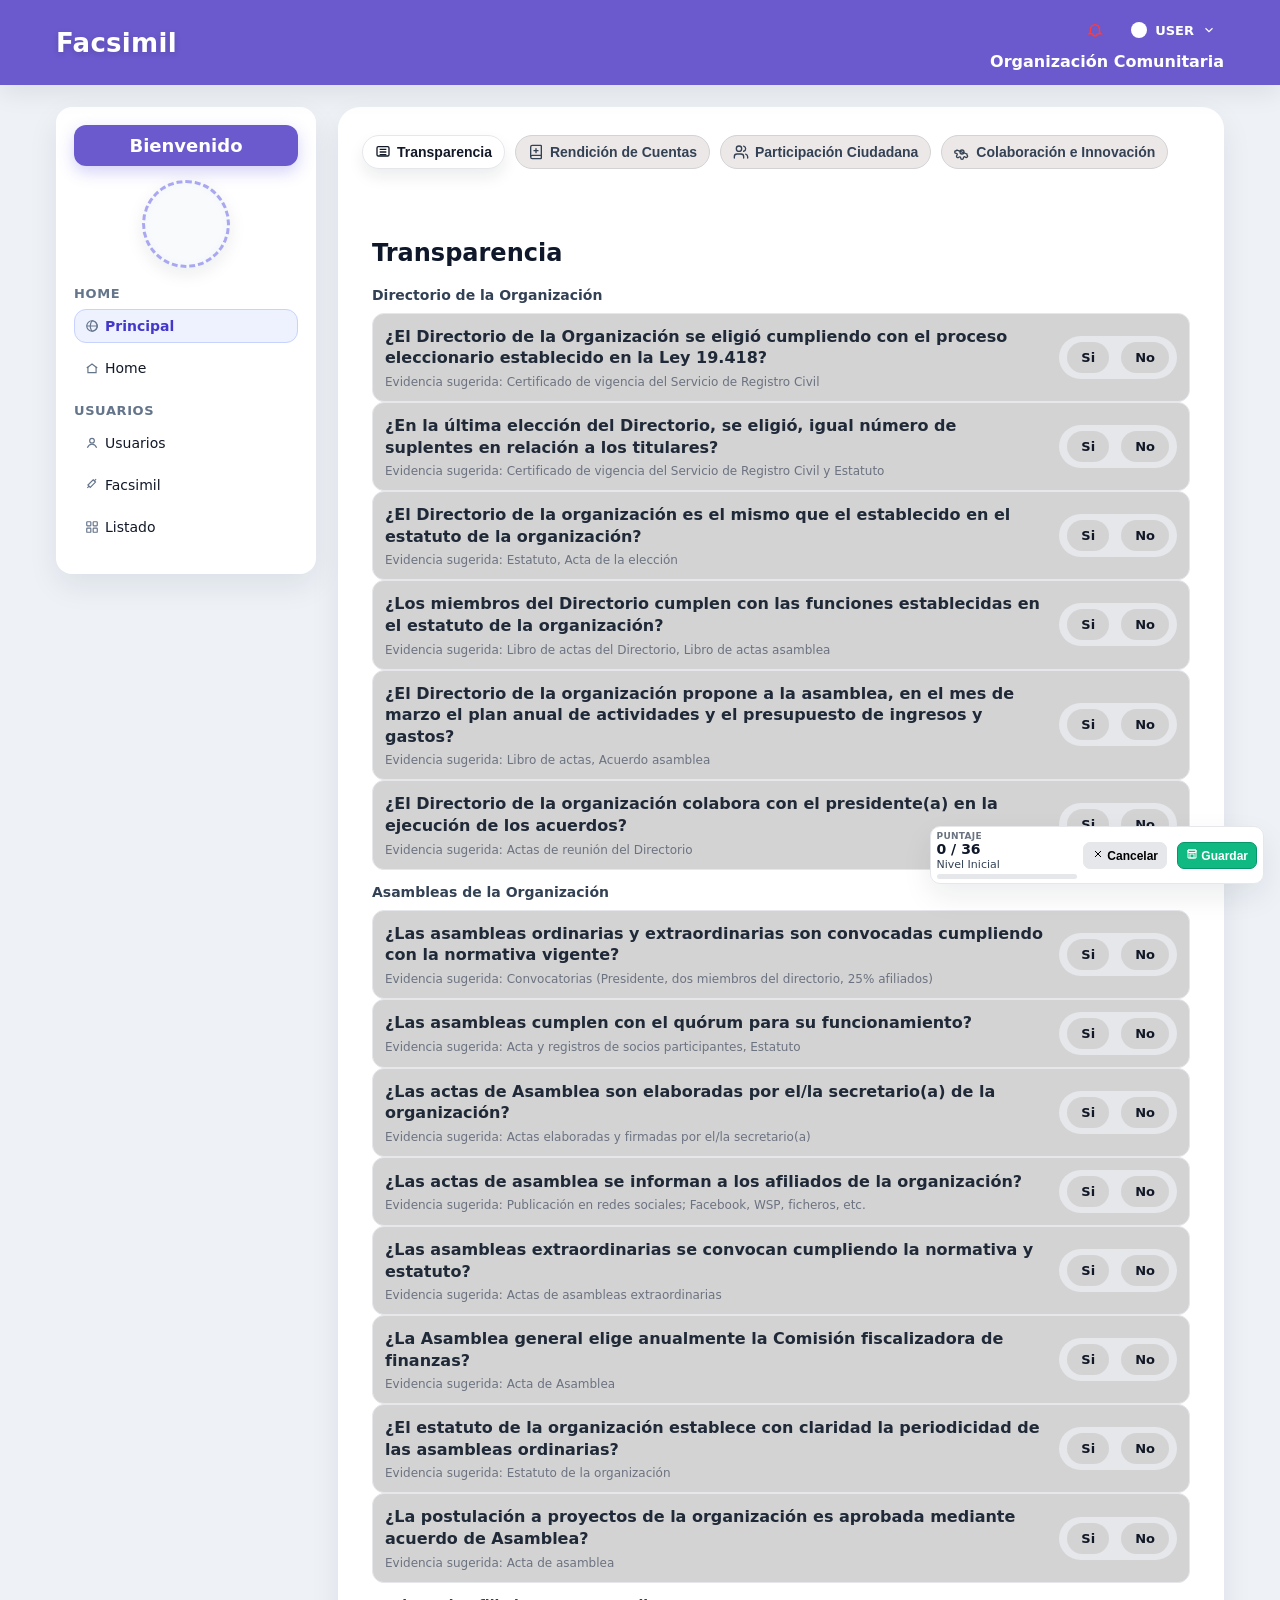
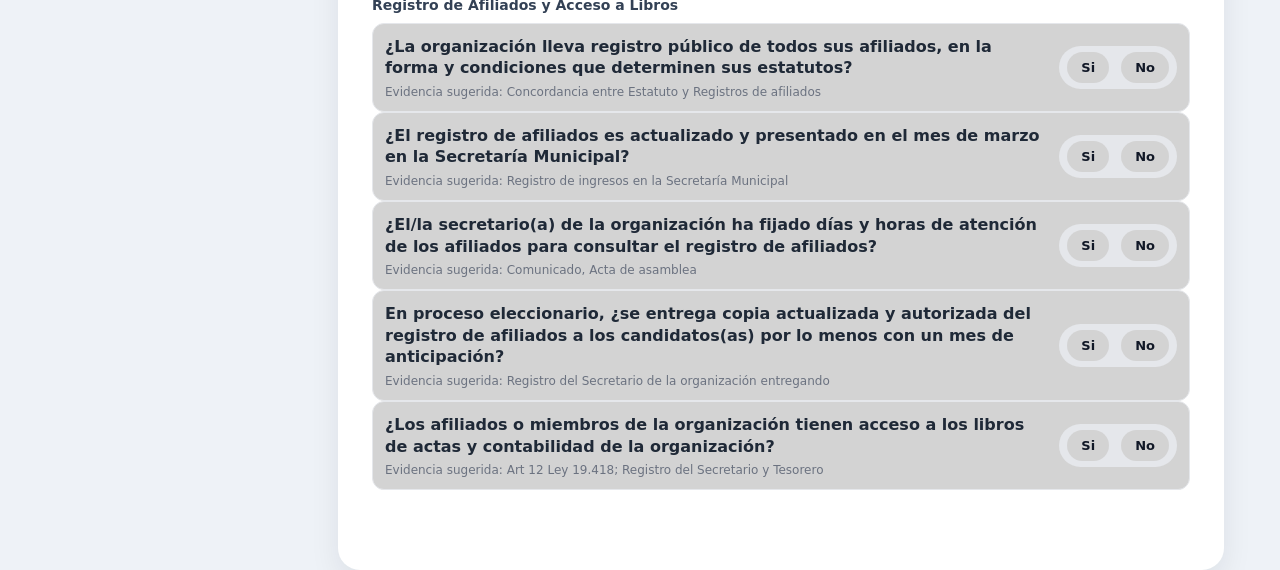
==== commit 7a892ea6: "Cambios generales" ====
--- a/index.html
+++ b/index.html
@@ -7,40 +7,38 @@
   <link rel="stylesheet" href="style.css" />
 </head>
 <body>
-      <!-- TOPBAR -->
-      <header class="topbar">
-        <div class="wrap topwrap">
-          <div class="brand-left">
-            <div class="brand-title">Facsimil</div>
-          </div>
-
-          <div class="rightblock">
-            <div class="right-row">
-              <!-- Campanita -->
-              <button class="bell" title="Notificaciones">
-                <svg viewBox="0 0 24 24" class="icon">
-                  <path d="M15 17h5l-1.4-1.4A2 2 0 0 1 18 14.2V11a6 6 0 0 0-12 0v3.2c0 .5-.2 1-.6 1.4L4 17h5m6 0a3 3 0 0 1-6 0"
-                        fill="none" stroke="currentColor" stroke-width="2"/>
-                </svg>
-              </button>
-
-              <!-- Chip USER -->
-              <div class="userchip">
-                <span class="user-dot"></span>
-                <span class="user-label">USER</span>
-                <svg class="caret" viewBox="0 0 24 24">
-                  <path d="M6 9l6 6 6-6" fill="none" stroke="currentColor" stroke-width="2"/>
-                </svg>
-              </div>
-            </div>
-
-            <!-- Nombre organización -->
-            <div class="orgname">Organización Comunitaria</div>
+  <!-- TOPBAR -->
+  <header class="topbar">
+    <div class="wrap topwrap">
+      <div class="brand-left">
+        <div class="brand-title">Facsimil</div>
+      </div>
+
+      <div class="rightblock">
+        <div class="right-row">
+          <!-- Campanita -->
+          <button class="bell" title="Notificaciones" type="button">
+            <svg viewBox="0 0 24 24" class="icon">
+              <path d="M15 17h5l-1.4-1.4A2 2 0 0 1 18 14.2V11a6 6 0 0 0-12 0v3.2c0 .5-.2 1-.6 1.4L4 17h5m6 0a3 3 0 0 1-6 0"
+                    fill="none" stroke="currentColor" stroke-width="2"/>
+            </svg>
+          </button>
+
+          <!-- Chip USER -->
+          <div class="userchip">
+            <span class="user-dot"></span>
+            <span class="user-label">USER</span>
+            <svg class="caret" viewBox="0 0 24 24">
+              <path d="M6 9l6 6 6-6" fill="none" stroke="currentColor" stroke-width="2"/>
+            </svg>
           </div>
         </div>
-      </header>
-
-
+
+        <!-- Nombre organización -->
+        <div class="orgname">Organización Comunitaria</div>
+      </div>
+    </div>
+  </header>
 
   <!-- LAYOUT: Sidebar izquierda + Main derecha -->
   <div class="layout">
@@ -49,11 +47,8 @@
       <div class="sidebar-header">
         <div class="welcome">Bienvenido</div>
 
-        <!-- Uploader/preview de avatar -->
-        <label class="avatar-uploader" title="Subir foto de usuario">
-          <input type="file" id="avatarInput" accept="image/*" hidden />
-          <div class="avatar-lg" id="avatarPreview"></div>
-        </label>
+        <!-- Placeholder de avatar (futuro) -->
+        <div class="avatar-lg"></div>
       </div>
 
       <!-- HOME -->
@@ -104,7 +99,7 @@
         </a>
       </nav>
     </aside>
-
+    
     <!-- MAIN -->
     <main class="card">
       
@@ -119,62 +114,87 @@
         </button>
         <button class="tab" data-tab="rendicion">
           <svg width="18" height="14" viewBox="0 0 24 24" fill="none" stroke="currentColor" stroke-width="2" 
-          stroke-linecap="round" stroke-linejoin="round" class="icon"><path d="M12 7v6"/>
-          <path d="M4 19.5v-15A2.5 2.5 0 0 1 6.5 2H19a1 1 0 0 1 1 1v18a1 1 0 0 1-1 1H6.5a1 1 0 0 1 0-5H20"/>
-          <path d="M9 10h6"/>
+               stroke-linecap="round" stroke-linejoin="round" class="icon">
+            <path d="M12 7v6"/>
+            <path d="M4 19.5v-15A2.5 2.5 0 0 1 6.5 2H19a1 1 0 0 1 1 1v18a1 1 0 0 1-1 1H6.5a1 1 0 0 1 0-5H20"/>
+            <path d="M9 10h6"/>
           </svg>
           Rendición de Cuentas
         </button>
         <button class="tab" data-tab="participacion">
           <svg width="18" height="14" viewBox="0 0 24 24" fill="none" stroke="currentColor" stroke-width="2" 
-          stroke-linecap="round" stroke-linejoin="round" class="icon">
-          <path d="M16 21v-2a4 4 0 0 0-4-4H6a4 4 0 0 0-4 4v2"/><path d="M16 3.128a4 4 0 0 1 0 7.744"/><path d="M22 21v-2a4 4 0 0 0-3-3.87"/>
-          <circle cx="9" cy="7" r="4"/>
-          </svg>
+               stroke-linecap="round" stroke-linejoin="round" class="icon">
+            <path d="M16 21v-2a4 4 0 0 0-4-4H6a4 4 0 0 0-4 4v2"/>
+            <path d="M16 3.128a4 4 0 0 1 0 7.744"/>
+            <path d="M22 21v-2a4 4 0 0 0-3-3.87"/>
+            <circle cx="9" cy="7" r="4"/>
           </svg>
           Participación Ciudadana
         </button>
         <button class="tab" data-tab="colaboracion">
           <svg class="icon" viewBox="0 0 24 24" fill="none" stroke="currentColor" stroke-width="2">
             <circle cx="12" cy="12" r="3"/>
-            <path d="M19.4 15a1.65 1.65 0 0 0 .33 1.82l.06.06a2 2 0 1 1-2.83 2.83l-.06-.06a1.65 1.65 0 0 0-1.82-.33 1.65 1.65 0 0 0-1 1.51V21a2 2 0 1 1-4 0v-.09a1.65 1.65 0 0 0-1-1.51 1.65 1.65 0 0 0-1.82.33l-.06.06a2 2 0 1 1-2.83-2.83l.06-.06a1.65 1.65 0 0 0 .33-1.82 1.65 1.65 0 0 0-1.51-1H3a2 2 0 1 1 0-4h.09a1.65 1.65 0 0 0 1.51-1 1.65 1.65 0 0 0-.33-1.82l-.06-.06a2 2 0 1 1 2.83-2.83l.06.06a1.65 1.65 0 0 0 1.82.33H9a1.65 1.65 0 0 0 1-1.51V3a2 2 0 1 1 4 0v.09a1.65 1.65 0 0 0 1 1.51h.18a1.65 1.65 0 0 0 1.82-.33l.06-.06a2 2 0 1 1 2.83 2.83l-.06.06a1.65 1.65 0 0 0-.33 1.82v.18a1.65 1.65 0 0 0 1.51 1H21a2 2 0 1 1 0 4h-.09a1.65 1.65 0 0 0-1.51 1z"/>
+            <path d="M19.4 15a1.65 1.65 0 0 0 .33 1.82l.06.06a2 2 0 1 1-2.83 2.83l-.06-.06a1.65 1.65 0 0 0-1.82-.33 1.65 1.65 0 0 0-1 1.51V21a2 2 0 1 1-4 0v-.09a1.65 1.65 0 0 0-1-1.51 1.65 1.65 0 0 0-1.82.33l-.06.06a2 2 0 1 1-2.83-2.83l.06-.06a1.65 1.65 0 0 0 .33-1.82 1.65 1.65 0 0 0-1.51-1H3a2 2 0 1 1 0-4h.09a1.65 1.65 0 0 0 1.51-1z"/>
           </svg>
           Colaboración e Innovación
         </button>
       </div>
-
+      
+      
+      <!-- Barra de validación (arriba y sticky) -->
       <div id="validationMessages" class="validation"></div>
+      <!-- Contenido dinámico -->
       <div id="content-area" class="panel"><!-- renderizado por JS --></div>
       
-      <!-- Controles -->
-      <div class="controls">
-        <div class="btns">
-          <button id="cancelBtn" class="btn ghost">Cancelar</button>
-          <button id="saveBtn" class="btn primary">Guardar</button>
-          <!-- Menú Guardar -->
-          <div id="saveMenu" class="save-menu" aria-hidden="true">
-            <button id="saveJson" class="menu-item">Guardar JSON</button>
-            <button id="exportCsv" class="menu-item">Exportar CSV</button>
-          </div>
-        </div>
-      </div>
-
-
-
-      
+      <!-- (IMPORTANTE) Eliminado el bloque de controles antiguo dentro de MAIN -->
     </main>
-    <!-- Widget flotante de puntaje -->
-    <div class="score-dock" id="scoreDock" aria-live="polite">
+    
+  </div> <!-- /layout -->
+  
+  <!-- Dock flotante combinado: Puntaje + Acciones -->
+  <div class="score-actions-dock mini" id="scoreDock" aria-live="polite">
+    
+    <div class="score-box">
       <div class="sd-title">Puntaje</div>
       <div class="sd-score">
         <span id="sdScore">0</span> / <span id="sdMax">0</span>
       </div>
       <div class="sd-level" id="sdLevel">-</div>
       <div class="sd-bar"><span id="sdBar"></span></div>
+      
     </div>
 
-  </div> <!-- /layout -->
+    <div class="actions-box">
+      <button id="cancelBtn" class="btn ghost" type="button">
+        <!-- icono cancelar (X) -->
+        <svg class="icon" viewBox="0 0 24 24" fill="none" stroke="currentColor" stroke-width="2">
+          <line x1="18" y1="6" x2="6" y2="18"/>
+          <line x1="6" y1="6" x2="18" y2="18"/>
+          
+        </svg>
+        
+        Cancelar
+      </button>
+
+      <button id="saveBtn" class="btn primary" type="button">
+        <!-- icono guardar (disquete) -->
+        <svg class="icon" viewBox="0 0 24 24" fill="none" stroke="currentColor" stroke-width="2">
+          <path d="M4 4h16v16H4z"/>
+          <path d="M4 4h16v5H4z"/>
+          <rect x="8" y="12" width="8" height="8"/>
+        </svg>
+        Guardar
+      </button>
+
+      <!-- Menú Guardar -->
+      <div id="saveMenu" class="save-menu" aria-hidden="true">
+        <button id="saveJson" class="menu-item" type="button">Guardar JSON</button>
+        <button id="exportCsv" class="menu-item" type="button">Exportar CSV</button>
+      </div>
+    </div>
+  </div>
 
   <script src="script.js"></script>
 </body>
 </html>
+  
--- a/style.css
+++ b/style.css
@@ -3,9 +3,9 @@
   --surface: #ffffff;
   --ink: #0f172a;
   --muted: #6b7280;
-  --primary: #6A5ACD;     /* topbar gradiente 1 */
-  --primary-2: #6A5ACD;   /* topbar gradiente 2 */
-  --accent: #10b981;      /* botón guardar */
+  --primary: #6A5ACD;
+  --primary-2: #6A5ACD;
+  --accent: #10b981;
   --danger: #ef4444;
   --border: #e5e7eb;
   --soft: #f3f4f6;
@@ -23,23 +23,40 @@
   background: var(--bg);
 }
 
-
-.brand-title { font-weight: 800; letter-spacing: .2px; }
-.brand-sub { font-size: 12px; opacity: .9; }
-.rightbar { display: flex; align-items: center; gap: 16px; }
-.notif {
-  width: 10px; height: 10px;
-  background: #fb7185;
-  border-radius: 999px;
-  box-shadow: 0 0 0 3px rgba(255,255,255,.35);
-}
-.avatar {
-  width: 36px; height: 36px;
-  border-radius: 50%;
-  background: rgba(255,255,255,.2);
-}
-
-/* LAYOUT: sidebar izquierda + main */
+/* ===== Topbar ===== */
+.topbar {
+  position: sticky; top: 0; z-index: 50;
+  background: linear-gradient(90deg, var(--primary), var(--primary-2));
+  color: #fff;
+  box-shadow: 0 8px 24px rgba(0,0,0,.08);
+}
+.topwrap {
+  max-width: 1200px;
+  margin: 0 auto;
+  padding: 14px 16px;
+  display: flex;
+  align-items: center;
+  justify-content: space-between;
+}
+.brand-left .brand-title {
+  font-weight: 900; font-size: 26px; letter-spacing: .3px;
+  text-shadow: 0 2px 6px rgba(0,0,0,.15);
+}
+.rightblock { display: flex; flex-direction: column; align-items: flex-end; gap: 6px; }
+.right-row { display: flex; align-items: center; gap: 12px; }
+.bell {
+  display: inline-flex; align-items: center; justify-content: center;
+  width: 32px; height: 32px; border-radius: 999px; border: none;
+  background: transparent; cursor: pointer; color: #ff3b3b;
+}
+.bell .icon { width: 18px; height: 18px; }
+.userchip { display: flex; align-items: center; gap: 8px; padding: 4px 8px; border-radius: 999px; color: #fff; }
+.userchip .user-dot { width: 16px; height: 16px; border-radius: 999px; background: #fff; }
+.userchip .user-label { font-weight: 700; font-size: 13px; }
+.userchip .caret { width: 14px; height: 14px; }
+.orgname { font-weight: 800; text-align: right; white-space: nowrap; }
+
+/* LAYOUT */
 .layout {
   max-width: 1200px;
   margin: 22px auto;
@@ -68,30 +85,15 @@
   text-transform: uppercase;
   letter-spacing: .6px;
 }
-.sidebar .nav {
-  display: flex;
-  flex-direction: column;
-  gap: 8px;
-  margin-bottom: 12px;
-}
+.sidebar .nav { display: flex; flex-direction: column; gap: 8px; margin-bottom: 12px; }
 .nav a {
-  display: flex;
-  align-items: center;
-  gap: 6px;
-  padding: 8px 10px;
-  border-radius: 12px;
-  color: #111827;
-  text-decoration: none;
-  border: 1px solid transparent;
-  font-size: 14px;
+  display: flex; align-items: center; gap: 6px;
+  padding: 8px 10px; border-radius: 12px;
+  color: #111827; text-decoration: none;
+  border: 1px solid transparent; font-size: 14px;
 }
 .nav a:hover { background: #f8fafc; border-color: #e5e7eb; }
-.nav a.active {
-  background: #eef2ff;
-  border-color: #c7d2fe;
-  color: #4338ca;
-  font-weight: 700;
-}
+.nav a.active { background: #eef2ff; border-color: #c7d2fe; color: #4338ca; font-weight: 700; }
 .nav .icon { width: 14px; height: 14px; color: #64748b; }
 
 /* MAIN CARD */
@@ -103,32 +105,29 @@
 }
 
 /* TABS */
+/* TABS sin barra de fondo */
 .tabs {
   display: flex;
   gap: 10px;
   flex-wrap: wrap;
-  border-bottom: 1px solid var(--border);
-  padding: 6px 6px 12px 6px;
-}
+  border-bottom: none;     /* quita línea */
+  padding: 10px 6px 0 6px;
+
+  position: sticky;
+  top: 76px;               /* aún se queda fija si quieres */
+  background: transparent; /* 👈 ya no pone fondo blanco */
+  z-index: 20;
+}
+
 .tab {
-  display: flex;
-  align-items: center;
-  gap: 6px;
+  display: flex; align-items: center; gap: 6px;
   padding: 8px 12px;
-  border: 1px solid var(--border);
-  background: #17599b;
-  border-radius: 999px;
-  font-weight: 600;
-  font-size: 14px;
-  color: #334155;
-  cursor: pointer;
-}
+  border: 1px solid #D3D3D3; background: #ece8e8;
+  border-radius: 999px; font-weight: 600;
+  font-size: 14px; color: #334155; cursor: pointer;
+}
+.tab.active { background: #fff; border-color: #e5e7eb; color: #111827; box-shadow: 0 8px 16px rgba(15,23,42,.08); }
 .tab .icon { width: 16px; height: 16px; }
-.tab.active {
-  background: #e9ecff;
-  border-color: #c7d2fe;
-  color: #3730a3;
-}
 
 /* PANEL */
 .panel { padding: 16px; }
@@ -137,20 +136,18 @@
 .group { margin: 14px 0; }
 .group h3 { font-size: 14px; margin: 0 0 10px 0; color: #334155; }
 .group.warn { border: 1px dashed #f59e0b; border-radius: 12px; padding: 8px; }
-
 .item {
   display: grid;
   grid-template-columns: 1fr auto;
   align-items: center;
   gap: 14px;
-  background: #c2cad3;
+  background: #D3D3D3; /* <- color de fondo de cada pregunta */
   border: 1px solid #e5e7eb;
   border-radius: 12px;
   padding: 12px;
 }
 .item + .item { margin-top: 10px; }
 .question { font-weight: 600; line-height: 1.35; color: #1f2937; }
-
 .evidence-hint { font-size: 12px; color: #6b7280; margin-top: 6px; }
 
 /* Evidencia oculta por defecto */
@@ -161,89 +158,77 @@
   gap: 10px;
   margin-top: 10px;
 }
-
 .evidence-input {
   width: 100%;
-  padding: 10px;
-  border-radius: 10px;
-  border: 1px solid var(--border);
-  background: #fff;
-}
-.evidence-input:focus {
-  outline: none;
-  border-color: #818cf8;
-  box-shadow: 0 0 0 4px rgba(129,140,248,.15);
-}
+  padding: 10px; border-radius: 10px;
+  border: 1px solid var(--border); background: #fff;
+}
+.evidence-input:focus { outline: none; border-color: #818cf8; box-shadow: 0 0 0 4px rgba(129,140,248,.15); }
 input[type=file] { font-size: 12px; }
 
 /* Sí/No agrupado */
 .yn {
-  display: flex;
-  align-items: center;
-  gap: 12px;
-  background: #e5e7eb;
-  border-radius: 999px;
-  padding: 6px 8px;
+  display: flex; align-items: center; gap: 12px;
+  background: #e5e7eb; border-radius: 999px; padding: 6px 8px;
 }
 .radio { position: relative; }
 .radio input { display: none; }
 .radio label {
-  display: inline-flex;
-  align-items: center;
-  gap: 8px;
-  padding: 6px 12px;
-  border-radius: 999px;
-  border: 2px solid transparent;
-  background: #d1d5db;
-  color: #111827;
-  font-weight: 600;
-  cursor: pointer;
-  user-select: none;
-  font-size: 13px;
-}
-.radio input[value="1"]:checked + label {
-  background: #10b981;
-  color: #fff;
-  border-color: #059669;
-}
-.radio input[value="0"]:checked + label {
-  background: #ef4444;
-  color: #fff;
-  border-color: #b91c1c;
-}
-
-/* CONTROLES FOOTER */
-.controls {
-  position: relative;
+  display: inline-flex; align-items: center; gap: 8px;
+  padding: 6px 12px; border-radius: 999px; border: 2px solid transparent;
+  background: #D3D3D3; color: #111827; font-weight: 600;
+  cursor: pointer; user-select: none; font-size: 13px;
+}
+.radio input[value="1"]:checked + label { background: #10b981; color: #fff; border-color: #059669; }
+.radio input[value="0"]:checked + label { background: #ef4444; color: #fff; border-color: #b91c1c; }
+
+/* Barra de validación sticky arriba */
+.validation {
+  position: static; top: 110px; z-index: 20;
+  background: #fff; padding: 10px 12px;
+  margin: 0 -18px 12px -18px;
+  border-bottom: 2px solid transparent;
+  font-weight: 700; font-size: 14px;
+}
+.validation.error { color: #b91c1c; border-color: #fca5a5; background: #fee2e2; }
+.validation.ok    { color: #065f46; border-color: #6ee7b7; background: #d1fae5; }
+
+/* ===== Dock flotante combinado: Puntaje + Acciones ===== */
+.score-actions-dock{
+  position: fixed;
+  right: 16px;
+  bottom: 16px;
+  z-index: 70;
   display: flex;
-  justify-content: flex-end; /* manda los botones a la derecha */
-  align-items: center;
-  margin-top: 14px;
+  align-items: stretch;
   gap: 12px;
-}
-.btns {
-  display: flex;
-  gap: 10px;
-  position: relative;
-}
-
-.btn {
-  padding: 10px 14px;
-  border-radius: 10px;
+  background: var(--surface);
   border: 1px solid var(--border);
-  background: #f8fafc;
-  cursor: pointer;
-  font-weight: 600;
-  font-size: 14px;
-}
+  border-radius: 16px;
+  box-shadow: var(--shadow);
+  padding: 10px;
+}
+.score-actions-dock .score-box{
+  min-width: 220px;
+}
+.sd-title{ font-size: 12px; font-weight: 700; color: var(--muted); letter-spacing: .3px; text-transform: uppercase; }
+.sd-score{ font-size: 18px; font-weight: 800; line-height: 1.2; }
+.sd-level{ font-size: 13px; color: #334155; }
+.sd-bar{ position: relative; height: 8px; background: #e5e7eb; border-radius: 999px; margin-top: 6px; overflow: hidden; }
+.sd-bar > span{ display:block; height:100%; width:0%; background:linear-gradient(90deg, var(--primary), var(--primary-2)); transition: width .25s ease; }
+
+.score-actions-dock .actions-box{
+  display: flex; align-items: center; gap: 10px;
+  position: relative; /* referencia del menú */
+}
+.btn{ padding: 10px 14px; border-radius: 10px; border: 1px solid var(--border); background: #f8fafc; cursor: pointer; font-weight: 600; font-size: 14px; }
 .btn:hover { filter: brightness(.98); }
 .btn.ghost { background: #e5e7eb; }
-.btn.primary { background: var(--accent); border-color: #059669; color: #fff; }
-
-.validation { margin-top: 10px; font-weight: 700; }
+.btn.primary { background: var(--accent); border-color: #059669; color:#fff; }
+.icon{ width:16px; height:16px; }
 
 /* Menú Guardar */
-.save-menu {
+.save-menu{
   position: absolute;
   right: 0;
   bottom: 48px;
@@ -254,267 +239,63 @@
   box-shadow: var(--shadow);
   padding: 6px;
   min-width: 170px;
-}
-.save-menu.open { display: block; }
-.menu-item {
-  display: block;
-  width: 100%;
-  text-align: left;
-  padding: 10px 12px;
-  border: none;
-  background: transparent;
-  cursor: pointer;
-  border-radius: 10px;
-  font-weight: 600;
-}
-.menu-item:hover { background: #f3f4f6; }
-
-/* RESPONSIVE */
-@media (max-width: 768px) {
-  .layout { grid-template-columns: 1fr; }
-  .sidebar {
-    position: relative;
-    top: auto;
-    margin-bottom: 16px;
+  z-index: 200;
+}
+.save-menu.open{ display:block; }
+.menu-item{
+  display:block; width:100%; text-align:left;
+  padding:10px 12px; border:none; background:transparent;
+  cursor:pointer; border-radius:10px; font-weight:600;
+}
+.menu-item:hover{ background:#f3f4f6; }
+
+/* Responsive: centrar dock en móviles */
+@media (max-width: 600px){
+  .score-actions-dock{
+    left:50%; transform:translateX(-50%);
+    right:auto; bottom: 12px;
+    width: calc(100% - 24px);
+    max-width: 520px;
+    justify-content: space-between;
   }
 }
-/* TABS */
-.tabs {
-  display: flex;
-  gap: 10px;
-  flex-wrap: wrap;
-  border-bottom: 1px solid var(--border);
-  padding: 6px 6px 12px 6px;
-
-  /*  hace que se quede fija al hacer scroll */
-  position: sticky;
-  top: 70px; /* ajusta según altura del topbar */
-  background: var(--surface);
-  z-index: 10;
-}
-/* Sidebar Bienvenido + circulo de avatar */
-.sidebar-header {
-  display: flex;
-  flex-direction: column;
-  align-items: center;
-  gap: 14px;
-  margin-bottom: 14px;
-}
-
+
+/* Sidebar header */
+.sidebar-header { display: flex; flex-direction: column; align-items: center; gap: 14px; margin-bottom: 14px; }
 .sidebar-header .welcome {
-  width: 100%;
-  text-align: center;
-  font-weight: 800;
-  font-size: 18px;
-  color: #fff;
-  padding: 10px;
-  border-radius: 12px;
+  width: 100%; text-align: center; font-weight: 800; font-size: 18px; color: #fff;
+  padding: 10px; border-radius: 12px;
   background: linear-gradient(90deg, var(--primary), var(--primary-2));
   box-shadow: 0 6px 16px rgba(79,70,229,.25);
 }
-
 .avatar-lg {
-  width: 88px;
-  height: 88px;
-  border-radius: 999px;
+  width: 88px; height: 88px; border-radius: 999px;
   background: radial-gradient(circle at 50% 50%, #f8fafc 60%, #eef2f7);
   border: 3px dashed rgba(79,70,229,.45);
   box-shadow: 0 6px 18px rgba(15,23,42,.08);
 }
-/* === Dock flotante de puntaje === */
-.score-dock{
-  position: fixed;
-  right: 16px;
-  bottom: 16px;
-  z-index: 60;
-  background: var(--surface);
-  border: 1px solid var(--border);
-  border-radius: 14px;
-  box-shadow: var(--shadow);
-  padding: 10px 12px;
-  min-width: 180px;
-}
-.score-dock .sd-title{
-  font-size: 12px;
-  font-weight: 700;
-  color: var(--muted);
-  letter-spacing: .3px;
-  text-transform: uppercase;
-}
-.score-dock .sd-score{
-  font-size: 18px;
-  font-weight: 800;
-  line-height: 1.2;
-  margin-top: 2px;
-}
-.score-dock .sd-level{
-  font-size: 13px;
-  color: #334155;
-  margin-top: 2px;
-}
-.score-dock .sd-bar{
-  position: relative;
-  height: 8px;
-  background: #e5e7eb;
-  border-radius: 999px;
-  margin-top: 8px;
-  overflow: hidden;
-}
-.score-dock .sd-bar > span{
-  display: block;
-  height: 100%;
-  width: 0%;
-  background: linear-gradient(90deg, var(--primary), var(--primary-2));
-  transition: width .25s ease;
-}
-
-/* Que no tape controles en pantallas chicas */
-@media (max-width: 600px){
-  .score-dock{
-    left: 50%;
-    transform: translateX(-50%);
-    right: auto;
-    bottom: 12px;
-    width: calc(100% - 24px);
-    max-width: 360px;
-  }
-}
-/* ===== Topbar ===== */
-.topbar {
-  position: sticky; top: 0; z-index: 50;
-  background: linear-gradient(90deg, var(--primary), var(--primary-2));
-  color: #fff;
-  box-shadow: 0 8px 24px rgba(0,0,0,.08);
-}
-
-.topwrap {
-  max-width: 1200px;
-  margin: 0 auto;
-  padding: 14px 16px;
-  display: flex;
-  align-items: center;
-  justify-content: space-between;
-}
-
-/* Título Facsímil a la izquierda */
-.brand-left .brand-title {
-  font-weight: 900;
-  font-size: 26px;
-  letter-spacing: .3px;
-  text-shadow: 0 2px 6px rgba(0,0,0,.15);
-}
-
-/* Bloque derecho como lo dejaste antes */
-.rightblock {
-  display: flex;
-  flex-direction: column;
-  align-items: flex-end;
-  gap: 6px;
-}
-.right-row {
-  display: flex;
-  align-items: center;
-  gap: 12px;
-}
-.bell {
-  display: inline-flex; align-items: center; justify-content: center;
-  width: 32px; height: 32px; border-radius: 999px; border: none;
-  background: transparent; cursor: pointer; color: #ff3b3b;
-}
-.bell .icon { width: 18px; height: 18px; }
-.userchip {
-  display: flex; align-items: center; gap: 8px;
-  padding: 4px 8px; border-radius: 999px; color: #fff;
-}
-.userchip .user-dot {
-  width: 16px; height: 16px; border-radius: 999px; background: #fff;
-}
-.userchip .user-label { font-weight: 700; font-size: 13px; }
-.userchip .caret { width: 14px; height: 14px; }
-.orgname {
-  font-weight: 800; text-align: right;
-  white-space: nowrap;
-}
-
-
-/* ===== Tabs estilo "pill" y activa elevada ===== */
-.tabs{
-  display:flex; gap:10px; flex-wrap:wrap;
-  border-bottom: none; padding:10px 6px 0 6px;
-  position: sticky; top:76px; /* justo bajo el topbar */
-  background: var(--surface); z-index: 20;
-}
-.tab{
-  display:flex; align-items:center; gap:8px;
-  padding:10px 14px; border-radius:16px;
-  border:1px solid #d4d7dd; background:#dcdfe6; color:#111827;
-  font-weight:700; cursor:pointer;
-}
-.tab.active{
-  background:#fff; color:#111827; border-color:#e5e7eb;
-  box-shadow: 0 8px 16px rgba(15,23,42,.08);
-}
-.tab .icon {
-  width: 16px;
-  height: 16px;
-}
-
-
-/* Corrige el offset de la barra de validación si la usas sticky */
-.validation{ top: calc(76px + 44px); }
-/* Bloque superior derecho del topbar */
-.rightblock{
-  display:flex;
-  flex-direction:column;
-  align-items:flex-end;   /* a la derecha */
-  gap:6px;
-}
-.right-row{
-  display:flex;
-  align-items:center;
-  gap:12px;
-}
-
-/* Campanita roja */
-.bell{
-  display:inline-flex;
-  align-items:center;
-  justify-content:center;
-  width:32px; height:32px;
-  border-radius:999px;
-  border:none;
-  background:transparent;
-  color:#ff3b3b;          /* rojo del ícono */
-  cursor:pointer;
-}
-.bell .icon{ width:18px; height:18px; }
-
-/* Chip USER (círculo blanco + texto + caret) */
-.userchip{
-  display:flex;
-  align-items:center;
-  gap:8px;
-  padding:4px 8px;
-  border-radius:999px;
-  background:transparent; /* en la maqueta se ve sin fondo */
-  color:#ffffff;
-}
-.userchip .user-dot{
-  width:16px; height:16px;
-  border-radius:999px;
-  background:#ffffff;     /* círculo blanco */
-}
-.userchip .user-label{
-  font-weight:700;
-  letter-spacing:.3px;
-}
-.userchip .caret{ width:14px; height:14px; color:#fff; }
-
-/* Nombre de la organización debajo, alineado a la derecha */
-.orgname{
-  color:#ffffff;
-  font-weight:800;
-  text-align:right;
-  letter-spacing:.2px;
-  text-shadow:0 1px 2px rgba(0,0,0,.12);
-}
+
+/* Responsive layout */
+@media (max-width: 768px) {
+  .layout { grid-template-columns: 1fr; }
+  .sidebar { position: relative; top: auto; margin-bottom: 16px; }
+}
+
+/* Modo ultra-compacto */
+.score-actions-dock.mini{
+  gap: 6px; padding: 4px 6px; border-radius: 10px;
+}
+.score-actions-dock.mini .score-box{ min-width: 140px; }
+.score-actions-dock.mini .sd-title{ font-size: 9px; }
+.score-actions-dock.mini .sd-score{ font-size: 14px; }
+.score-actions-dock.mini .sd-level{ font-size: 11px; }
+.score-actions-dock.mini .sd-bar{ height: 5px; margin-top: 3px; }
+.score-actions-dock.mini .actions-box .btn{
+  padding: 5px 8px; font-size: 12px; border-radius: 7px;
+}
+.score-actions-dock.mini .actions-box .icon{ width: 12px; height: 12px; }
+.score-actions-dock.mini .save-menu{ bottom: 36px; min-width: 140px; }
+/* Evita que el dock tape el final de las preguntas */
+.card { 
+  padding-bottom: 50px;  /* ajusta este valor si hiciste el dock más pequeño */
+}
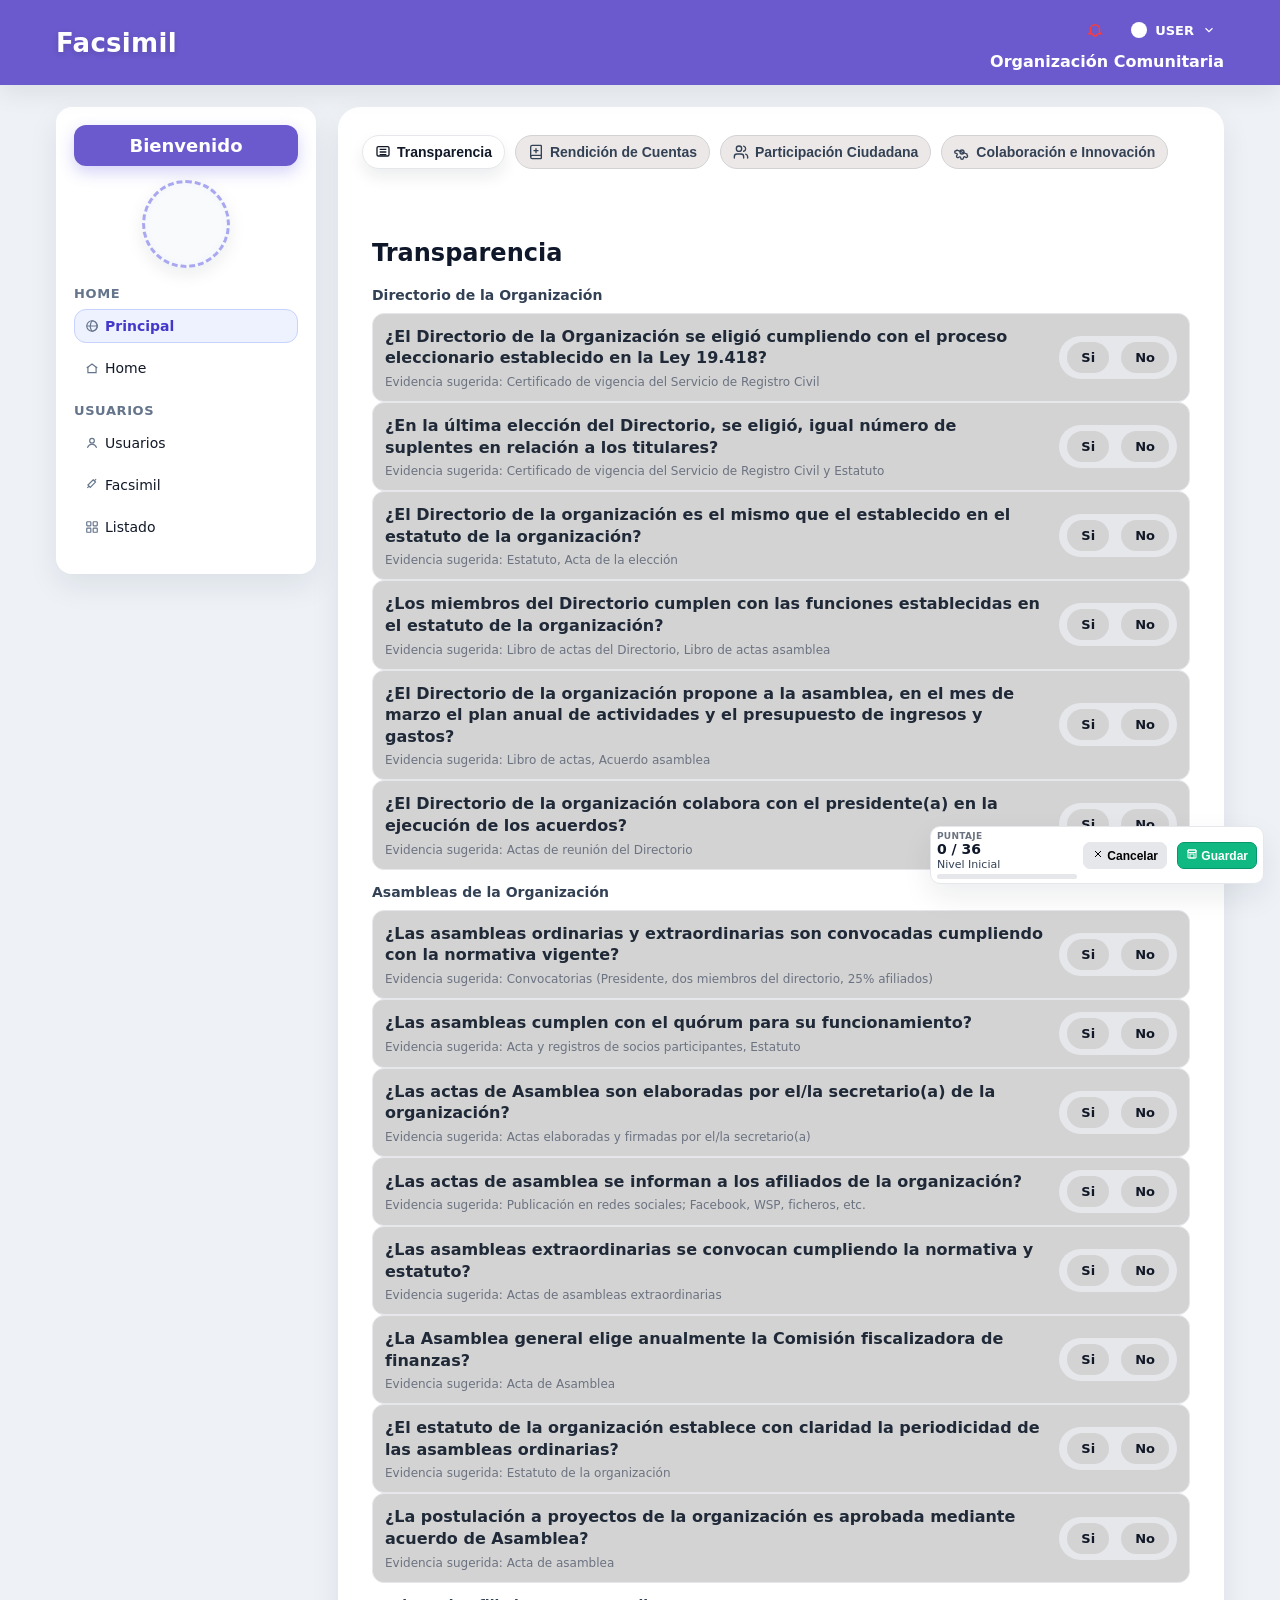
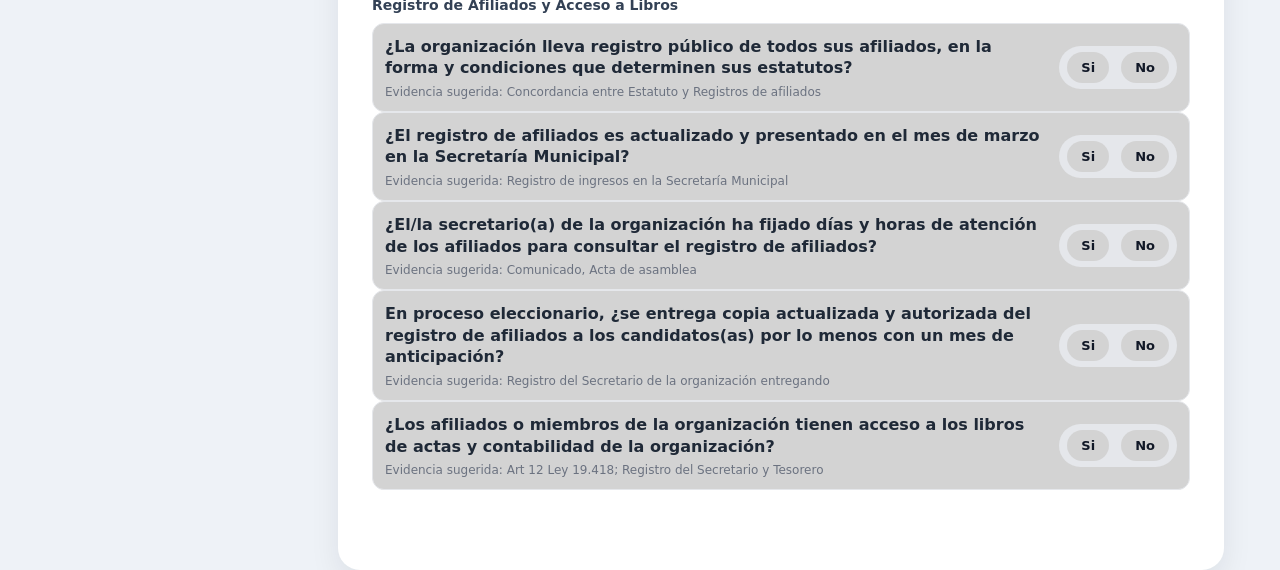
==== commit 4e7e8667: "l" ====
--- a/index.html
+++ b/index.html
@@ -185,7 +185,7 @@
         </svg>
         Guardar
       </button>
-
+      <!-- wa -->
       <!-- Menú Guardar -->
       <div id="saveMenu" class="save-menu" aria-hidden="true">
         <button id="saveJson" class="menu-item" type="button">Guardar JSON</button>
@@ -196,5 +196,6 @@
 
   <script src="script.js"></script>
 </body>
+
 </html>
   
--- a/style.css
+++ b/style.css
@@ -259,6 +259,7 @@
     justify-content: space-between;
   }
 }
+/* F*/
 
 /* Sidebar header */
 .sidebar-header { display: flex; flex-direction: column; align-items: center; gap: 14px; margin-bottom: 14px; }
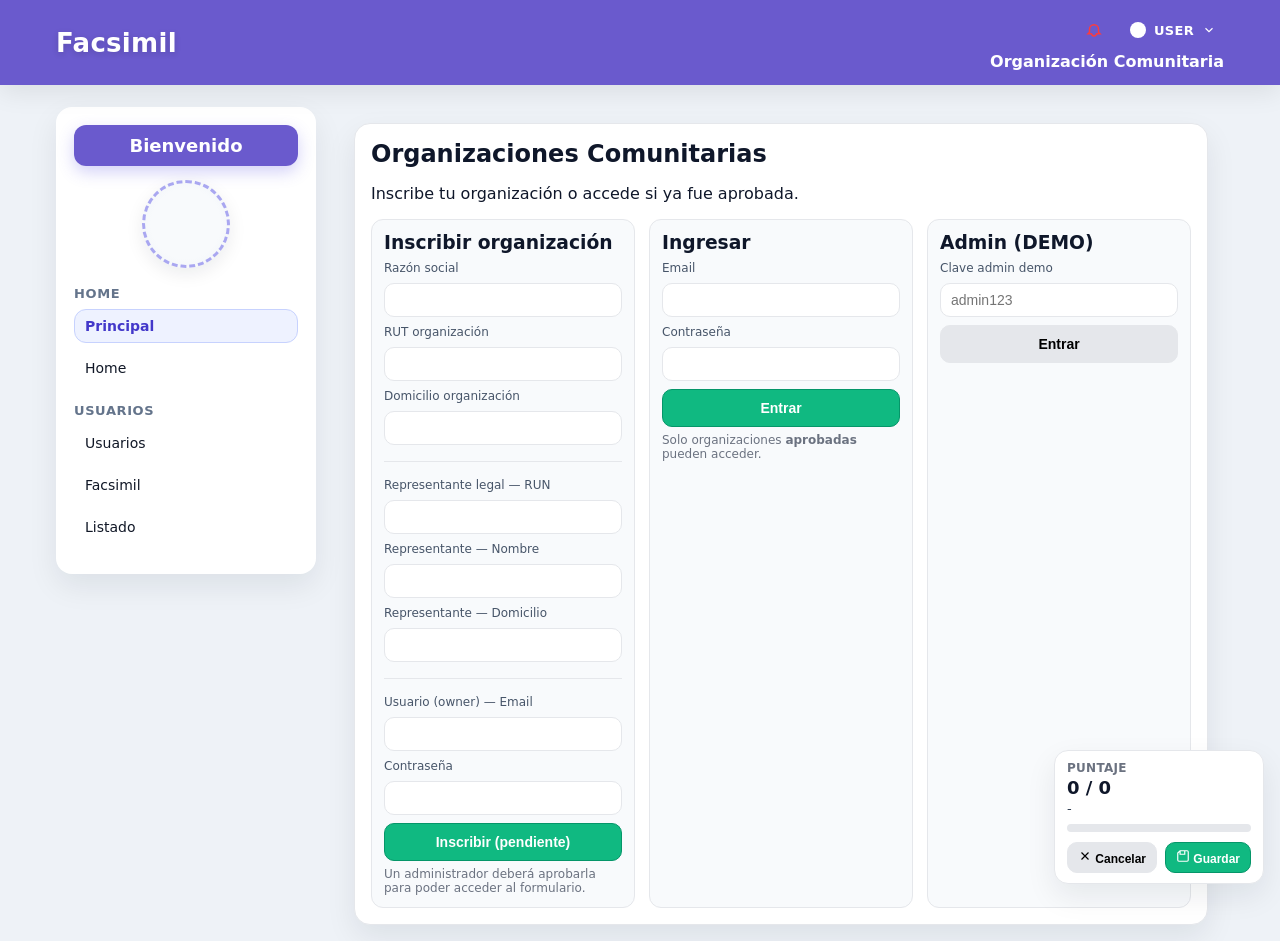
==== commit d12784c7: "login de prueba" ====
--- a/index.html
+++ b/index.html
@@ -13,12 +13,11 @@
       <div class="brand-left">
         <div class="brand-title">Facsimil</div>
       </div>
-
       <div class="rightblock">
         <div class="right-row">
           <!-- Campanita -->
-          <button class="bell" title="Notificaciones" type="button">
-            <svg viewBox="0 0 24 24" class="icon">
+          <button class="bell" title="Notificaciones">
+            <svg viewBox="0 0 24 24" class="icon" aria-hidden="true">
               <path d="M15 17h5l-1.4-1.4A2 2 0 0 1 18 14.2V11a6 6 0 0 0-12 0v3.2c0 .5-.2 1-.6 1.4L4 17h5m6 0a3 3 0 0 1-6 0"
                     fill="none" stroke="currentColor" stroke-width="2"/>
             </svg>
@@ -27,175 +26,183 @@
           <!-- Chip USER -->
           <div class="userchip">
             <span class="user-dot"></span>
-            <span class="user-label">USER</span>
-            <svg class="caret" viewBox="0 0 24 24">
+            <span class="user-label" id="topUserLabel">USER</span>
+            <svg class="caret" viewBox="0 0 24 24" aria-hidden="true">
               <path d="M6 9l6 6 6-6" fill="none" stroke="currentColor" stroke-width="2"/>
             </svg>
           </div>
+
+          <!-- Cerrar sesión -->
+          <button id="logoutBtn" class="btn tiny outline" style="display:none">Cerrar sesión</button>
         </div>
 
         <!-- Nombre organización -->
-        <div class="orgname">Organización Comunitaria</div>
+        <div class="orgname" id="topOrgName">Organización Comunitaria</div>
       </div>
     </div>
   </header>
 
-  <!-- LAYOUT: Sidebar izquierda + Main derecha -->
+  <!-- LAYOUT -->
   <div class="layout">
     <!-- SIDEBAR -->
     <aside class="sidebar">
       <div class="sidebar-header">
         <div class="welcome">Bienvenido</div>
-
-        <!-- Placeholder de avatar (futuro) -->
-        <div class="avatar-lg"></div>
+        <!-- Avatar/Uploader futuro -->
+        <label class="avatar-uploader" title="Subir foto de usuario">
+          <input type="file" id="avatarInput" accept="image/*" hidden />
+          <div class="avatar-lg" id="avatarPreview" aria-label="Avatar de usuario"></div>
+        </label>
       </div>
 
       <!-- HOME -->
       <h3>Home</h3>
       <nav class="nav">
-        <a href="#" class="active">
-          <svg class="icon" viewBox="0 0 24 24" fill="none" stroke="currentColor" stroke-width="2">
-            <circle cx="12" cy="12" r="9"></circle>
-            <path d="M3 12h18M12 3a16 16 0 000 18M12 3a9 9 0 010 18"></path>
-          </svg>
-          Principal
-        </a>
-        <a href="#">
-          <svg class="icon" viewBox="0 0 24 24" fill="none" stroke="currentColor" stroke-width="2">
-            <path d="M3 12l9-7 9 7"></path>
-            <path d="M5 10v10h14V10"></path>
-          </svg>
-          Home
-        </a>
+        <a href="#" class="active">Principal</a>
+        <a href="#">Home</a>
       </nav>
 
       <!-- USUARIOS -->
       <h3>Usuarios</h3>
       <nav class="nav">
-        <a href="#">
-          <svg class="icon" viewBox="0 0 24 24" fill="none" stroke="currentColor" stroke-width="2">
-            <circle cx="12" cy="8" r="4"></circle>
-            <path d="M4 20c2-4 6-6 8-6s6 2 8 6"></path>
-          </svg>
-          Usuarios
-        </a>
-        <a href="#">
-          <svg class="icon" viewBox="0 0 24 24" fill="none" stroke="currentColor" stroke-width="2">
-            <path d="M14 3l4 4-9 9-4-4 9-9z"></path>
-            <path d="M7 14l-3 3"></path>
-            <path d="M16 5l3-3"></path>
-          </svg>
-          Facsimil
-        </a>
-        <a href="#">
-          <svg class="icon" viewBox="0 0 24 24" fill="none" stroke="currentColor" stroke-width="2">
-            <rect x="3" y="3" width="7" height="7" rx="1"></rect>
-            <rect x="14" y="3" width="7" height="7" rx="1"></rect>
-            <rect x="3" y="14" width="7" height="7" rx="1"></rect>
-            <rect x="14" y="14" width="7" height="7" rx="1"></rect>
-          </svg>
-          Listado
-        </a>
+        <a href="#">Usuarios</a>
+        <a href="#">Facsimil</a>
+        <a href="#">Listado</a>
       </nav>
     </aside>
-    
-    <!-- MAIN -->
-    <main class="card">
-      
-      <!-- Tabs -->
-      <div class="tabs">
-        <button class="tab active" data-tab="transparencia">
-          <svg class="icon" viewBox="0 0 24 24" fill="none" stroke="currentColor" stroke-width="2">
-            <rect x="3" y="4" width="18" height="14" rx="2"/>
-            <path d="M7 8h10M7 12h10M7 16h10"/>
-          </svg>
-          Transparencia
-        </button>
-        <button class="tab" data-tab="rendicion">
-          <svg width="18" height="14" viewBox="0 0 24 24" fill="none" stroke="currentColor" stroke-width="2" 
-               stroke-linecap="round" stroke-linejoin="round" class="icon">
-            <path d="M12 7v6"/>
-            <path d="M4 19.5v-15A2.5 2.5 0 0 1 6.5 2H19a1 1 0 0 1 1 1v18a1 1 0 0 1-1 1H6.5a1 1 0 0 1 0-5H20"/>
-            <path d="M9 10h6"/>
-          </svg>
-          Rendición de Cuentas
-        </button>
-        <button class="tab" data-tab="participacion">
-          <svg width="18" height="14" viewBox="0 0 24 24" fill="none" stroke="currentColor" stroke-width="2" 
-               stroke-linecap="round" stroke-linejoin="round" class="icon">
-            <path d="M16 21v-2a4 4 0 0 0-4-4H6a4 4 0 0 0-4 4v2"/>
-            <path d="M16 3.128a4 4 0 0 1 0 7.744"/>
-            <path d="M22 21v-2a4 4 0 0 0-3-3.87"/>
-            <circle cx="9" cy="7" r="4"/>
-          </svg>
-          Participación Ciudadana
-        </button>
-        <button class="tab" data-tab="colaboracion">
-          <svg class="icon" viewBox="0 0 24 24" fill="none" stroke="currentColor" stroke-width="2">
-            <circle cx="12" cy="12" r="3"/>
-            <path d="M19.4 15a1.65 1.65 0 0 0 .33 1.82l.06.06a2 2 0 1 1-2.83 2.83l-.06-.06a1.65 1.65 0 0 0-1.82-.33 1.65 1.65 0 0 0-1 1.51V21a2 2 0 1 1-4 0v-.09a1.65 1.65 0 0 0-1-1.51 1.65 1.65 0 0 0-1.82.33l-.06.06a2 2 0 1 1-2.83-2.83l.06-.06a1.65 1.65 0 0 0 .33-1.82 1.65 1.65 0 0 0-1.51-1H3a2 2 0 1 1 0-4h.09a1.65 1.65 0 0 0 1.51-1z"/>
-          </svg>
-          Colaboración e Innovación
-        </button>
-      </div>
-      
-      
-      <!-- Barra de validación (arriba y sticky) -->
+
+    <!-- ===== AUTH GATE (DEMO sin backend) ===== -->
+    <section id="authGate" class="auth-gate" aria-live="polite">
+      <div class="auth-card">
+        <h2>Organizaciones Comunitarias</h2>
+        <p class="muted">Inscribe tu organización o accede si ya fue aprobada.</p>
+
+        <div class="auth-grid">
+          <!-- Inscribir organización -->
+          <div class="auth-panel">
+            <h3>Inscribir organización</h3>
+            <form id="orgRegisterForm">
+              <label for="razon">Razón social</label>
+              <input id="razon" type="text" name="razon" required>
+              <label for="rut">RUT organización</label>
+              <input id="rut" type="text" name="rut" required>
+              <label for="dom_org">Domicilio organización</label>
+              <input id="dom_org" type="text" name="dom_org" required>
+
+              <hr class="sep">
+
+              <label for="rep_run">Representante legal — RUN</label>
+              <input id="rep_run" type="text" name="rep_run" required>
+              <label for="rep_nombre">Representante — Nombre</label>
+              <input id="rep_nombre" type="text" name="rep_nombre" required>
+              <label for="rep_dom">Representante — Domicilio</label>
+              <input id="rep_dom" type="text" name="rep_dom" required>
+
+              <hr class="sep">
+
+              <label for="email">Usuario (owner) — Email</label>
+              <input id="email" type="email" name="email" required>
+              <label for="pass">Contraseña</label>
+              <input id="pass" type="password" name="pass" required>
+
+              <button type="submit" class="btn primary wfull">Inscribir (pendiente)</button>
+            </form>
+            <div class="help">Un administrador deberá aprobarla para poder acceder al formulario.</div>
+          </div>
+
+          <!-- Ingresar -->
+          <div class="auth-panel">
+            <h3>Ingresar</h3>
+            <form id="loginForm">
+              <label for="login_email">Email</label>
+              <input id="login_email" type="email" name="email" required>
+              <label for="login_pass">Contraseña</label>
+              <input id="login_pass" type="password" name="pass" required>
+              <button type="submit" class="btn primary wfull">Entrar</button>
+            </form>
+            <div class="help">Solo organizaciones <b>aprobadas</b> pueden acceder.</div>
+          </div>
+
+          <!-- Admin (DEMO) -->
+          <div class="auth-panel">
+            <h3>Admin (DEMO)</h3>
+            <form id="adminForm">
+              <label for="adminkey">Clave admin demo</label>
+              <input id="adminkey" type="password" name="adminkey" placeholder="admin123" required>
+              <button type="submit" class="btn ghost wfull">Entrar</button>
+            </form>
+
+            <div id="adminPanel" class="admin-panel hidden">
+              <div class="admin-head">
+                <strong>Pendientes</strong>
+                <button id="adminLogout" class="btn tiny">Salir</button>
+              </div>
+              <div id="pendingList" class="pending-list muted">Sin pendientes…</div>
+            </div>
+          </div>
+        </div>
+      </div>
+    </section>
+    <!-- ===== /AUTH GATE ===== -->
+
+    <!-- ===== MAIN APP ===== -->
+    <main class="card" id="appMain" style="display:none">
+      <!-- Tabs dinámicos -->
+      <div class="tabs" id="tabs"></div>
+
+      <!-- Mensajes de validación -->
       <div id="validationMessages" class="validation"></div>
+
       <!-- Contenido dinámico -->
-      <div id="content-area" class="panel"><!-- renderizado por JS --></div>
-      
-      <!-- (IMPORTANTE) Eliminado el bloque de controles antiguo dentro de MAIN -->
+      <div id="content-area" class="panel"></div>
+
+      <!-- Controles originales (ocultos en CSS; los dejamos por fallback) -->
+      <div class="controls">
+        <div class="btns">
+          <button id="cancelBtn" class="btn ghost" type="button">Cancelar</button>
+          <button id="saveBtn" class="btn primary" type="button">Guardar</button>
+          <!-- Menú contextual original -->
+          <div id="saveMenu" class="save-menu" aria-hidden="true">
+            <button id="saveJson" class="menu-item" type="button">Guardar JSON</button>
+            <button id="exportCsv" class="menu-item" type="button">Exportar CSV</button>
+          </div>
+        </div>
+      </div>
     </main>
-    
-  </div> <!-- /layout -->
-  
-  <!-- Dock flotante combinado: Puntaje + Acciones -->
-  <div class="score-actions-dock mini" id="scoreDock" aria-live="polite">
-    
-    <div class="score-box">
+    <!-- ===== /MAIN APP ===== -->
+
+    <!-- Dock flotante: puntaje + acciones -->
+    <div class="score-dock" id="scoreDock" aria-live="polite">
       <div class="sd-title">Puntaje</div>
       <div class="sd-score">
         <span id="sdScore">0</span> / <span id="sdMax">0</span>
       </div>
       <div class="sd-level" id="sdLevel">-</div>
       <div class="sd-bar"><span id="sdBar"></span></div>
-      
+
+      <!-- Acciones en el dock -->
+      <div class="sd-actions">
+        <button id="cancelBtnDock" class="btn ghost tiny" type="button">
+          <!-- ícono cancelar -->
+          <svg viewBox="0 0 24 24" class="icon" aria-hidden="true"><path d="M6 6l12 12M18 6L6 18" fill="none" stroke="currentColor" stroke-width="2"/></svg>
+          Cancelar
+        </button>
+        <div class="savewrap">
+          <button id="saveBtnDock" class="btn primary tiny" type="button">
+            <!-- ícono guardar -->
+            <svg viewBox="0 0 24 24" class="icon" aria-hidden="true"><path d="M19 21H5a2 2 0 0 1-2-2V7l4-4h12a2 2 0 0 1 2 2v14a2 2 0 0 1-2 2zM7 3v6h8V3" fill="none" stroke="currentColor" stroke-width="2"/></svg>
+            Guardar
+          </button>
+          <!-- Menú contextual del dock -->
+          <div id="saveMenuDock" class="save-menu" aria-hidden="true">
+            <button id="saveJsonDock" class="menu-item" type="button">Guardar JSON</button>
+            <button id="exportCsvDock" class="menu-item" type="button">Exportar CSV</button>
+          </div>
+        </div>
+      </div>
     </div>
-
-    <div class="actions-box">
-      <button id="cancelBtn" class="btn ghost" type="button">
-        <!-- icono cancelar (X) -->
-        <svg class="icon" viewBox="0 0 24 24" fill="none" stroke="currentColor" stroke-width="2">
-          <line x1="18" y1="6" x2="6" y2="18"/>
-          <line x1="6" y1="6" x2="18" y2="18"/>
-          
-        </svg>
-        
-        Cancelar
-      </button>
-
-      <button id="saveBtn" class="btn primary" type="button">
-        <!-- icono guardar (disquete) -->
-        <svg class="icon" viewBox="0 0 24 24" fill="none" stroke="currentColor" stroke-width="2">
-          <path d="M4 4h16v16H4z"/>
-          <path d="M4 4h16v5H4z"/>
-          <rect x="8" y="12" width="8" height="8"/>
-        </svg>
-        Guardar
-      </button>
-      <!-- wa -->
-      <!-- Menú Guardar -->
-      <div id="saveMenu" class="save-menu" aria-hidden="true">
-        <button id="saveJson" class="menu-item" type="button">Guardar JSON</button>
-        <button id="exportCsv" class="menu-item" type="button">Exportar CSV</button>
-      </div>
-    </div>
-  </div>
+  </div> <!-- /layout -->
 
   <script src="script.js"></script>
 </body>
-
 </html>
-  
--- a/style.css
+++ b/style.css
@@ -52,11 +52,11 @@
 .bell .icon { width: 18px; height: 18px; }
 .userchip { display: flex; align-items: center; gap: 8px; padding: 4px 8px; border-radius: 999px; color: #fff; }
 .userchip .user-dot { width: 16px; height: 16px; border-radius: 999px; background: #fff; }
-.userchip .user-label { font-weight: 700; font-size: 13px; }
-.userchip .caret { width: 14px; height: 14px; }
+.userchip .user-label { font-weight: 700; font-size: 13px; letter-spacing: .3px; }
+.userchip .caret { width: 14px; height: 14px; color: #fff; }
 .orgname { font-weight: 800; text-align: right; white-space: nowrap; }
 
-/* LAYOUT */
+/* ===== Layout ===== */
 .layout {
   max-width: 1200px;
   margin: 22px auto;
@@ -67,7 +67,7 @@
   align-items: flex-start;
 }
 
-/* SIDEBAR */
+/* ===== Sidebar ===== */
 .sidebar {
   background: var(--surface);
   border-radius: var(--radius);
@@ -79,24 +79,43 @@
 }
 .sidebar h3 {
   margin: 18px 0 8px 0;
-  font-size: 13px;
-  font-weight: 700;
-  color: #64748b;
-  text-transform: uppercase;
-  letter-spacing: .6px;
-}
-.sidebar .nav { display: flex; flex-direction: column; gap: 8px; margin-bottom: 12px; }
+  font-size: 13px; font-weight: 700;
+  color: #64748b; text-transform: uppercase; letter-spacing: .6px;
+}
+.sidebar .nav {
+  display: flex; flex-direction: column; gap: 8px; margin-bottom: 12px;
+}
 .nav a {
   display: flex; align-items: center; gap: 6px;
   padding: 8px 10px; border-radius: 12px;
-  color: #111827; text-decoration: none;
-  border: 1px solid transparent; font-size: 14px;
+  color: #111827; text-decoration: none; border: 1px solid transparent;
+  font-size: 14px;
 }
 .nav a:hover { background: #f8fafc; border-color: #e5e7eb; }
-.nav a.active { background: #eef2ff; border-color: #c7d2fe; color: #4338ca; font-weight: 700; }
+.nav a.active {
+  background: #eef2ff; border-color: #c7d2fe; color: #4338ca; font-weight: 700;
+}
 .nav .icon { width: 14px; height: 14px; color: #64748b; }
 
-/* MAIN CARD */
+/* Sidebar header */
+.sidebar-header {
+  display: flex; flex-direction: column; align-items: center; gap: 14px; margin-bottom: 14px;
+}
+.sidebar-header .welcome {
+  width: 100%;
+  text-align: center; font-weight: 800; font-size: 18px; color: #fff;
+  padding: 10px; border-radius: 12px;
+  background: linear-gradient(90deg, var(--primary), var(--primary-2));
+  box-shadow: 0 6px 16px rgba(79,70,229,.25);
+}
+.avatar-lg {
+  width: 88px; height: 88px; border-radius: 999px;
+  background: radial-gradient(circle at 50% 50%, #f8fafc 60%, #eef2f7);
+  border: 3px dashed rgba(79,70,229,.45);
+  box-shadow: 0 6px 18px rgba(15,23,42,.08);
+}
+
+/* ===== Card / Main ===== */
 .card {
   background: var(--surface);
   border-radius: 22px;
@@ -104,47 +123,36 @@
   padding: 18px;
 }
 
-/* TABS */
-/* TABS sin barra de fondo */
-.tabs {
-  display: flex;
-  gap: 10px;
-  flex-wrap: wrap;
-  border-bottom: none;     /* quita línea */
-  padding: 10px 6px 0 6px;
-
-  position: sticky;
-  top: 76px;               /* aún se queda fija si quieres */
-  background: transparent; /* 👈 ya no pone fondo blanco */
+/* ===== Tabs ===== */
+.tabs{
+  display:flex; gap:10px; flex-wrap:wrap;
+  border-bottom: none; padding:10px 6px 0 6px;
+  position: sticky; top:76px;
+  background: transparent;
   z-index: 20;
 }
-
-.tab {
-  display: flex; align-items: center; gap: 6px;
-  padding: 8px 12px;
-  border: 1px solid #D3D3D3; background: #ece8e8;
-  border-radius: 999px; font-weight: 600;
-  font-size: 14px; color: #334155; cursor: pointer;
-}
-.tab.active { background: #fff; border-color: #e5e7eb; color: #111827; box-shadow: 0 8px 16px rgba(15,23,42,.08); }
+.tab{
+  display:flex; align-items:center; gap:8px;
+  padding:10px 14px; border-radius:16px;
+  border:1px solid #d4d7dd; background:#dcdfe6; color:#111827;
+  font-weight:700; cursor:pointer; font-size: 14px;
+}
 .tab .icon { width: 16px; height: 16px; }
-
-/* PANEL */
+.tab.active{
+  background:#fff; color:#111827; border-color:#e5e7eb;
+  box-shadow: 0 8px 16px rgba(15,23,42,.08);
+}
+
+/* ===== Panel, grupos, items ===== */
 .panel { padding: 16px; }
-
-/* GROUP / ITEMS */
 .group { margin: 14px 0; }
 .group h3 { font-size: 14px; margin: 0 0 10px 0; color: #334155; }
 .group.warn { border: 1px dashed #f59e0b; border-radius: 12px; padding: 8px; }
+
 .item {
-  display: grid;
-  grid-template-columns: 1fr auto;
-  align-items: center;
-  gap: 14px;
-  background: #D3D3D3; /* <- color de fondo de cada pregunta */
-  border: 1px solid #e5e7eb;
-  border-radius: 12px;
-  padding: 12px;
+  display: grid; grid-template-columns: 1fr auto; align-items: center; gap: 14px;
+  background: #c2cad3; /* fondo de preguntas */
+  border: 1px solid #e5e7eb; border-radius: 12px; padding: 12px;
 }
 .item + .item { margin-top: 10px; }
 .question { font-weight: 600; line-height: 1.35; color: #1f2937; }
@@ -153,150 +161,152 @@
 /* Evidencia oculta por defecto */
 .filecol { display: none; }
 .filecol.active {
-  display: grid;
-  grid-template-columns: 1fr 1fr;
-  gap: 10px;
-  margin-top: 10px;
+  display: grid; grid-template-columns: 1fr 1fr; gap: 10px; margin-top: 10px;
 }
 .evidence-input {
-  width: 100%;
-  padding: 10px; border-radius: 10px;
-  border: 1px solid var(--border); background: #fff;
+  width: 100%; padding: 10px; border-radius: 10px; border: 1px solid var(--border); background: #fff;
 }
 .evidence-input:focus { outline: none; border-color: #818cf8; box-shadow: 0 0 0 4px rgba(129,140,248,.15); }
 input[type=file] { font-size: 12px; }
 
 /* Sí/No agrupado */
 .yn {
-  display: flex; align-items: center; gap: 12px;
-  background: #e5e7eb; border-radius: 999px; padding: 6px 8px;
+  display: flex; align-items: center; gap: 12px; background: #e5e7eb; border-radius: 999px; padding: 6px 8px;
 }
 .radio { position: relative; }
 .radio input { display: none; }
 .radio label {
   display: inline-flex; align-items: center; gap: 8px;
   padding: 6px 12px; border-radius: 999px; border: 2px solid transparent;
-  background: #D3D3D3; color: #111827; font-weight: 600;
-  cursor: pointer; user-select: none; font-size: 13px;
+  background: #d1d5db; color: #111827; font-weight: 600; cursor: pointer; user-select: none; font-size: 13px;
 }
 .radio input[value="1"]:checked + label { background: #10b981; color: #fff; border-color: #059669; }
 .radio input[value="0"]:checked + label { background: #ef4444; color: #fff; border-color: #b91c1c; }
 
-/* Barra de validación sticky arriba */
-.validation {
-  position: static; top: 110px; z-index: 20;
-  background: #fff; padding: 10px 12px;
-  margin: 0 -18px 12px -18px;
-  border-bottom: 2px solid transparent;
-  font-weight: 700; font-size: 14px;
-}
-.validation.error { color: #b91c1c; border-color: #fca5a5; background: #fee2e2; }
-.validation.ok    { color: #065f46; border-color: #6ee7b7; background: #d1fae5; }
-
-/* ===== Dock flotante combinado: Puntaje + Acciones ===== */
-.score-actions-dock{
-  position: fixed;
-  right: 16px;
-  bottom: 16px;
-  z-index: 70;
-  display: flex;
-  align-items: stretch;
-  gap: 12px;
-  background: var(--surface);
-  border: 1px solid var(--border);
-  border-radius: 16px;
-  box-shadow: var(--shadow);
-  padding: 10px;
-}
-.score-actions-dock .score-box{
-  min-width: 220px;
-}
-.sd-title{ font-size: 12px; font-weight: 700; color: var(--muted); letter-spacing: .3px; text-transform: uppercase; }
-.sd-score{ font-size: 18px; font-weight: 800; line-height: 1.2; }
-.sd-level{ font-size: 13px; color: #334155; }
-.sd-bar{ position: relative; height: 8px; background: #e5e7eb; border-radius: 999px; margin-top: 6px; overflow: hidden; }
-.sd-bar > span{ display:block; height:100%; width:0%; background:linear-gradient(90deg, var(--primary), var(--primary-2)); transition: width .25s ease; }
-
-.score-actions-dock .actions-box{
-  display: flex; align-items: center; gap: 10px;
-  position: relative; /* referencia del menú */
-}
-.btn{ padding: 10px 14px; border-radius: 10px; border: 1px solid var(--border); background: #f8fafc; cursor: pointer; font-weight: 600; font-size: 14px; }
+/* ===== Controles / Guardar ===== */
+.controls { display: none; } /* los ocultamos; ahora se usa el dock */
+.btns { display: flex; gap: 10px; position: relative; }
+.btn {
+  padding: 10px 14px; border-radius: 10px; border: 1px solid var(--border);
+  background: #f8fafc; cursor: pointer; font-weight: 600; font-size: 14px;
+}
 .btn:hover { filter: brightness(.98); }
 .btn.ghost { background: #e5e7eb; }
-.btn.primary { background: var(--accent); border-color: #059669; color:#fff; }
-.icon{ width:16px; height:16px; }
-
-/* Menú Guardar */
-.save-menu{
-  position: absolute;
-  right: 0;
-  bottom: 48px;
-  display: none;
-  background: #fff;
-  border: 1px solid var(--border);
-  border-radius: 12px;
-  box-shadow: var(--shadow);
-  padding: 6px;
-  min-width: 170px;
-  z-index: 200;
-}
-.save-menu.open{ display:block; }
-.menu-item{
-  display:block; width:100%; text-align:left;
-  padding:10px 12px; border:none; background:transparent;
-  cursor:pointer; border-radius:10px; font-weight:600;
-}
-.menu-item:hover{ background:#f3f4f6; }
-
-/* Responsive: centrar dock en móviles */
-@media (max-width: 600px){
-  .score-actions-dock{
-    left:50%; transform:translateX(-50%);
-    right:auto; bottom: 12px;
-    width: calc(100% - 24px);
-    max-width: 520px;
-    justify-content: space-between;
-  }
-}
-/* F*/
-
-/* Sidebar header */
-.sidebar-header { display: flex; flex-direction: column; align-items: center; gap: 14px; margin-bottom: 14px; }
-.sidebar-header .welcome {
-  width: 100%; text-align: center; font-weight: 800; font-size: 18px; color: #fff;
-  padding: 10px; border-radius: 12px;
+.btn.primary { background: var(--accent); border-color: #059669; color: #fff; }
+.btn.tiny { padding: 6px 10px; font-size: 12px; }
+
+/* Outline blanco para topbar */
+.btn.outline {
+  background: transparent;
+  color: #ffffff;
+  border: 1px solid rgba(255,255,255,.65);
+}
+.btn.outline:hover {
+  background: rgba(255,255,255,.12);
+}
+
+/* Menú Guardar (genérico) */
+.save-menu {
+  position: absolute; right: 0; bottom: 48px; display: none;
+  background: #fff; border: 1px solid var(--border); border-radius: 12px; box-shadow: var(--shadow);
+  padding: 6px; min-width: 170px; z-index: 100;
+}
+.save-menu.open { display: block; }
+.menu-item {
+  display: block; width: 100%; text-align: left;
+  padding: 10px 12px; border: none; background: transparent; cursor: pointer;
+  border-radius: 10px; font-weight: 600;
+}
+.menu-item:hover { background: #f3f4f6; }
+
+/* Mensajes de validación */
+.validation { margin-top: 10px; font-weight: 700; }
+
+/* ===== Dock flotante Puntaje + acciones ===== */
+.score-dock{
+  position: fixed; right: 16px; bottom: 16px; z-index: 60;
+  background: var(--surface); border: 1px solid var(--border);
+  border-radius: 14px; box-shadow: var(--shadow);
+  padding: 10px 12px; min-width: 210px;
+}
+.score-dock .sd-title{
+  font-size: 12px; font-weight: 700; color: var(--muted); letter-spacing: .3px; text-transform: uppercase;
+}
+.score-dock .sd-score{ font-size: 18px; font-weight: 800; line-height: 1.2; margin-top: 2px; }
+.score-dock .sd-level{ font-size: 13px; color: #334155; margin-top: 2px; }
+.score-dock .sd-bar{
+  position: relative; height: 8px; background: #e5e7eb; border-radius: 999px; margin-top: 8px; overflow: hidden;
+}
+.score-dock .sd-bar > span{
+  display: block; height: 100%; width: 0%;
   background: linear-gradient(90deg, var(--primary), var(--primary-2));
-  box-shadow: 0 6px 16px rgba(79,70,229,.25);
-}
-.avatar-lg {
-  width: 88px; height: 88px; border-radius: 999px;
-  background: radial-gradient(circle at 50% 50%, #f8fafc 60%, #eef2f7);
-  border: 3px dashed rgba(79,70,229,.45);
-  box-shadow: 0 6px 18px rgba(15,23,42,.08);
-}
-
-/* Responsive layout */
+  transition: width .25s ease;
+}
+
+/* Acciones dentro del dock */
+.sd-actions{
+  display:flex; align-items:center; justify-content: space-between; gap:8px;
+  margin-top: 10px;
+}
+.sd-actions .icon{ width: 14px; height: 14px; }
+
+.savewrap{ position: relative; }
+#saveMenuDock{
+  position: absolute; right: 0; bottom: 36px; /* pegado al botón Guardar del dock */
+}
+
+/* ===== AUTH GATE ===== */
+.auth-gate{ display:none; padding: 16px; }
+.auth-gate .auth-card{
+  background: var(--surface); border: 1px solid var(--border); border-radius: 16px; box-shadow: var(--shadow); padding: 16px;
+}
+.auth-gate h2{ margin: 0 0 4px 0; }
+.auth-gate .auth-grid{
+  display: grid; grid-template-columns: repeat(3, 1fr); gap: 14px; margin-top: 12px;
+}
+.auth-panel{
+  background: #f8fafc; border: 1px solid var(--border);
+  border-radius: 12px; padding: 12px;
+}
+.auth-panel h3{ margin:0 0 8px 0; }
+.auth-panel form{ display: grid; gap: 8px; }
+.auth-panel label{ font-size: 12px; color: #475569; }
+.auth-panel input{
+  padding: 8px 10px; border-radius: 10px; border: 1px solid var(--border); background: #fff; font-size: 14px;
+}
+.auth-panel .sep{ border: 0; border-top: 1px solid var(--border); margin: 8px 0; }
+.help{ font-size: 12px; color: var(--muted); margin-top: 6px; }
+.wfull{ width: 100%; }
+.hidden{ display: none; }
+
+/* Admin DEMO */
+.admin-panel{
+  background: #fff; border: 1px dashed #cbd5e1; border-radius: 10px; padding: 10px; margin-top: 10px;
+}
+.admin-head{ display: flex; justify-content: space-between; align-items: center; margin-bottom: 8px; }
+.pending-list{ font-size: 14px; display: grid; gap: 8px; }
+.pending-item{
+  background: #f1f5f9; border: 1px solid #e5e7eb; border-radius: 10px; padding: 8px;
+  display: grid; gap: 4px;
+}
+.pending-actions{ display: flex; gap: 8px; justify-content: flex-end; }
+.btn.tiny.danger{ background: #fee2e2; color:#991b1b; border-color:#fecaca; }
+.btn.tiny.success{ background: #dcfce7; color:#065f46; border-color:#bbf7d0; }
+
+/* ===== Responsive ===== */
+@media (max-width: 980px){
+  .auth-gate .auth-grid{ grid-template-columns: 1fr; }
+}
+
 @media (max-width: 768px) {
   .layout { grid-template-columns: 1fr; }
   .sidebar { position: relative; top: auto; margin-bottom: 16px; }
-}
-
-/* Modo ultra-compacto */
-.score-actions-dock.mini{
-  gap: 6px; padding: 4px 6px; border-radius: 10px;
-}
-.score-actions-dock.mini .score-box{ min-width: 140px; }
-.score-actions-dock.mini .sd-title{ font-size: 9px; }
-.score-actions-dock.mini .sd-score{ font-size: 14px; }
-.score-actions-dock.mini .sd-level{ font-size: 11px; }
-.score-actions-dock.mini .sd-bar{ height: 5px; margin-top: 3px; }
-.score-actions-dock.mini .actions-box .btn{
-  padding: 5px 8px; font-size: 12px; border-radius: 7px;
-}
-.score-actions-dock.mini .actions-box .icon{ width: 12px; height: 12px; }
-.score-actions-dock.mini .save-menu{ bottom: 36px; min-width: 140px; }
-/* Evita que el dock tape el final de las preguntas */
+  .tabs { top: 66px; }
+  .score-dock{
+    left: 50%; transform: translateX(-50%);
+    right: auto; bottom: 12px; width: calc(100% - 24px); max-width: 360px;
+  }
+}
 .card { 
-  padding-bottom: 50px;  /* ajusta este valor si hiciste el dock más pequeño */
-}
+  padding-bottom: 120px;  /* ajusta este valor si hiciste el dock más pequeño */
+}
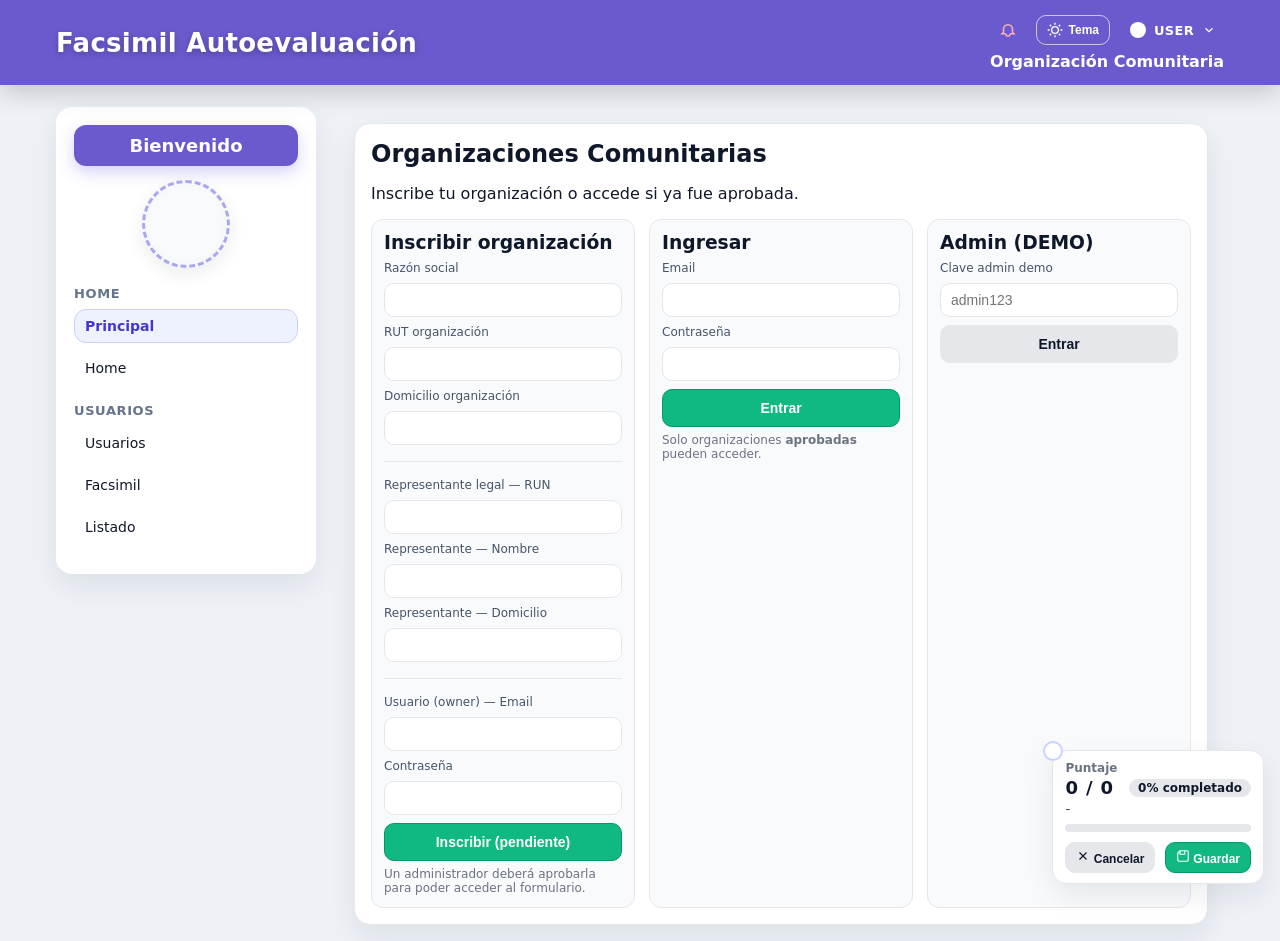
==== commit 25a2850f: "Diseño y efectos mejorados" ====
--- a/index.html
+++ b/index.html
@@ -11,20 +11,33 @@
   <header class="topbar">
     <div class="wrap topwrap">
       <div class="brand-left">
-        <div class="brand-title">Facsimil</div>
+        <div class="brand-title">Facsimil Autoevaluación</div>
       </div>
       <div class="rightblock">
         <div class="right-row">
-          <!-- Campanita -->
-          <button class="bell" title="Notificaciones">
+          <button class="bell" title="Notificaciones" aria-label="Notificaciones">
             <svg viewBox="0 0 24 24" class="icon" aria-hidden="true">
               <path d="M15 17h5l-1.4-1.4A2 2 0 0 1 18 14.2V11a6 6 0 0 0-12 0v3.2c0 .5-.2 1-.6 1.4L4 17h5m6 0a3 3 0 0 1-6 0"
                     fill="none" stroke="currentColor" stroke-width="2"/>
             </svg>
           </button>
 
+          <!-- Toggle Tema -->
+          <button id="themeToggle" class="btn tiny outline theme-toggle" type="button" title="Cambiar tema">
+            <svg class="icon sun" viewBox="0 0 24 24" aria-hidden="true">
+              <circle cx="12" cy="12" r="5" fill="none" stroke="currentColor" stroke-width="2"/>
+              <path d="M12 1v3M12 20v3M4.2 4.2l2.1 2.1M17.7 17.7l2.1 2.1M1 12h3M20 12h3M4.2 19.8l2.1-2.1M17.7 6.3l2.1-2.1"
+                    fill="none" stroke="currentColor" stroke-width="2"/>
+            </svg>
+            <svg class="icon moon" viewBox="0 0 24 24" aria-hidden="true">
+              <path d="M21 12.79A9 9 0 1 1 11.21 3 7 7 0 0 0 21 12.79z"
+                    fill="none" stroke="currentColor" stroke-width="2"/>
+            </svg>
+            <span>Tema</span>
+          </button>
+
           <!-- Chip USER -->
-          <div class="userchip">
+          <div class="userchip" aria-label="Usuario">
             <span class="user-dot"></span>
             <span class="user-label" id="topUserLabel">USER</span>
             <svg class="caret" viewBox="0 0 24 24" aria-hidden="true">
@@ -32,11 +45,8 @@
             </svg>
           </div>
 
-          <!-- Cerrar sesión -->
-          <button id="logoutBtn" class="btn tiny outline" style="display:none">Cerrar sesión</button>
+          <button id="logoutBtn" class="btn tiny outline" style="display:none" type="button">Cerrar sesión</button>
         </div>
-
-        <!-- Nombre organización -->
         <div class="orgname" id="topOrgName">Organización Comunitaria</div>
       </div>
     </div>
@@ -48,21 +58,18 @@
     <aside class="sidebar">
       <div class="sidebar-header">
         <div class="welcome">Bienvenido</div>
-        <!-- Avatar/Uploader futuro -->
         <label class="avatar-uploader" title="Subir foto de usuario">
           <input type="file" id="avatarInput" accept="image/*" hidden />
           <div class="avatar-lg" id="avatarPreview" aria-label="Avatar de usuario"></div>
         </label>
       </div>
 
-      <!-- HOME -->
       <h3>Home</h3>
       <nav class="nav">
         <a href="#" class="active">Principal</a>
         <a href="#">Home</a>
       </nav>
 
-      <!-- USUARIOS -->
       <h3>Usuarios</h3>
       <nav class="nav">
         <a href="#">Usuarios</a>
@@ -71,14 +78,14 @@
       </nav>
     </aside>
 
-    <!-- ===== AUTH GATE (DEMO sin backend) ===== -->
+    <!-- ===== AUTH ===== -->
     <section id="authGate" class="auth-gate" aria-live="polite">
       <div class="auth-card">
         <h2>Organizaciones Comunitarias</h2>
         <p class="muted">Inscribe tu organización o accede si ya fue aprobada.</p>
 
         <div class="auth-grid">
-          <!-- Inscribir organización -->
+          <!-- Registro -->
           <div class="auth-panel">
             <h3>Inscribir organización</h3>
             <form id="orgRegisterForm">
@@ -90,7 +97,6 @@
               <input id="dom_org" type="text" name="dom_org" required>
 
               <hr class="sep">
-
               <label for="rep_run">Representante legal — RUN</label>
               <input id="rep_run" type="text" name="rep_run" required>
               <label for="rep_nombre">Representante — Nombre</label>
@@ -99,7 +105,6 @@
               <input id="rep_dom" type="text" name="rep_dom" required>
 
               <hr class="sep">
-
               <label for="email">Usuario (owner) — Email</label>
               <input id="email" type="email" name="email" required>
               <label for="pass">Contraseña</label>
@@ -110,7 +115,7 @@
             <div class="help">Un administrador deberá aprobarla para poder acceder al formulario.</div>
           </div>
 
-          <!-- Ingresar -->
+          <!-- Login -->
           <div class="auth-panel">
             <h3>Ingresar</h3>
             <form id="loginForm">
@@ -123,7 +128,7 @@
             <div class="help">Solo organizaciones <b>aprobadas</b> pueden acceder.</div>
           </div>
 
-          <!-- Admin (DEMO) -->
+          <!-- Admin demo -->
           <div class="auth-panel">
             <h3>Admin (DEMO)</h3>
             <form id="adminForm">
@@ -131,11 +136,10 @@
               <input id="adminkey" type="password" name="adminkey" placeholder="admin123" required>
               <button type="submit" class="btn ghost wfull">Entrar</button>
             </form>
-
             <div id="adminPanel" class="admin-panel hidden">
               <div class="admin-head">
                 <strong>Pendientes</strong>
-                <button id="adminLogout" class="btn tiny">Salir</button>
+                <button id="adminLogout" class="btn tiny" type="button">Salir</button>
               </div>
               <div id="pendingList" class="pending-list muted">Sin pendientes…</div>
             </div>
@@ -143,65 +147,52 @@
         </div>
       </div>
     </section>
-    <!-- ===== /AUTH GATE ===== -->
 
     <!-- ===== MAIN APP ===== -->
     <main class="card" id="appMain" style="display:none">
-      <!-- Tabs dinámicos -->
       <div class="tabs" id="tabs"></div>
+      <div id="validationMessages" class="validation"></div>
+      <div id="content-area" class="panel"></div>
+    </main>
 
-      <!-- Mensajes de validación -->
-      <div id="validationMessages" class="validation"></div>
+<!-- ===== Dock flotante ===== -->
+<div class="score-dock" id="scoreDock" aria-live="polite">
+  <button id="dockToggle" class="dock-toggle" type="button" aria-label="Colapsar/expandir"></button>
 
-      <!-- Contenido dinámico -->
-      <div id="content-area" class="panel"></div>
+  <div class="sd-title">Puntaje</div>
 
-      <!-- Controles originales (ocultos en CSS; los dejamos por fallback) -->
-      <div class="controls">
-        <div class="btns">
-          <button id="cancelBtn" class="btn ghost" type="button">Cancelar</button>
-          <button id="saveBtn" class="btn primary" type="button">Guardar</button>
-          <!-- Menú contextual original -->
-          <div id="saveMenu" class="save-menu" aria-hidden="true">
-            <button id="saveJson" class="menu-item" type="button">Guardar JSON</button>
-            <button id="exportCsv" class="menu-item" type="button">Exportar CSV</button>
-          </div>
-        </div>
-      </div>
-    </main>
-    <!-- ===== /MAIN APP ===== -->
+  <div class="sd-score">
+    <span id="sdScore">0</span> / <span id="sdMax">0</span>
+    <span id="sdPct" class="sd-pct">0% completado</span>
+  </div>
 
-    <!-- Dock flotante: puntaje + acciones -->
-    <div class="score-dock" id="scoreDock" aria-live="polite">
-      <div class="sd-title">Puntaje</div>
-      <div class="sd-score">
-        <span id="sdScore">0</span> / <span id="sdMax">0</span>
-      </div>
-      <div class="sd-level" id="sdLevel">-</div>
-      <div class="sd-bar"><span id="sdBar"></span></div>
+  <div class="sd-level" id="sdLevel">-</div>
 
-      <!-- Acciones en el dock -->
-      <div class="sd-actions">
-        <button id="cancelBtnDock" class="btn ghost tiny" type="button">
-          <!-- ícono cancelar -->
-          <svg viewBox="0 0 24 24" class="icon" aria-hidden="true"><path d="M6 6l12 12M18 6L6 18" fill="none" stroke="currentColor" stroke-width="2"/></svg>
-          Cancelar
-        </button>
-        <div class="savewrap">
-          <button id="saveBtnDock" class="btn primary tiny" type="button">
-            <!-- ícono guardar -->
-            <svg viewBox="0 0 24 24" class="icon" aria-hidden="true"><path d="M19 21H5a2 2 0 0 1-2-2V7l4-4h12a2 2 0 0 1 2 2v14a2 2 0 0 1-2 2zM7 3v6h8V3" fill="none" stroke="currentColor" stroke-width="2"/></svg>
-            Guardar
-          </button>
-          <!-- Menú contextual del dock -->
-          <div id="saveMenuDock" class="save-menu" aria-hidden="true">
-            <button id="saveJsonDock" class="menu-item" type="button">Guardar JSON</button>
-            <button id="exportCsvDock" class="menu-item" type="button">Exportar CSV</button>
-          </div>
-        </div>
+  <div class="sd-bar"><span id="sdBar"></span></div>
+
+  <div class="sd-actions">
+    <button id="cancelBtnDock" class="btn ghost tiny" type="button" title="Cancelar">
+      <svg viewBox="0 0 24 24" class="icon" aria-hidden="true">
+        <path d="M6 6l12 12M18 6L6 18" fill="none" stroke="currentColor" stroke-width="2"/>
+      </svg>
+      Cancelar
+    </button>
+
+    <div class="savewrap">
+      <button id="saveBtnDock" class="btn primary tiny" type="button" title="Guardar">
+        <svg viewBox="0 0 24 24" class="icon" aria-hidden="true">
+          <path d="M19 21H5a2 2 0 0 1-2-2V7l4-4h12a2 2 0 0 1 2 2v14a2 2 0 0 1-2 2zM7 3v6h8V3" fill="none" stroke="currentColor" stroke-width="2"/>
+        </svg>
+        Guardar
+      </button>
+
+      <div id="saveMenuDock" class="save-menu" aria-hidden="true">
+        <button id="saveJsonDock" class="menu-item" type="button">Guardar JSON</button>
+        <button id="exportCsvDock" class="menu-item" type="button">Exportar CSV</button>
       </div>
     </div>
-  </div> <!-- /layout -->
+  </div>
+</div>
 
   <script src="script.js"></script>
 </body>
--- a/style.css
+++ b/style.css
@@ -12,6 +12,30 @@
   --shadow: 0 12px 30px rgba(15,23,42,.08);
   --radius: 16px;
   --radius-sm: 12px;
+
+  /* Animaciones / tiempos */
+  --t-fast: 120ms;
+  --t-med: 220ms;
+  --t-slow: 380ms;
+
+  /* Dock sizes */
+  --dock-minw: 210px;
+  --dock-pad: 10px 12px;
+}
+
+/* DARK THEME */
+:root[data-theme="dark"] {
+  --bg: #0b1220;
+  --surface: #0f172a;
+  --ink: #e5e7eb;
+  --muted: #94a3b8;
+  --primary: #7c89ff;
+  --primary-2: #6c7bff;
+  --accent: #22c55e;
+  --danger: #ef4444;
+  --border: #263044;
+  --soft: #111827;
+  --shadow: 0 12px 30px rgba(0,0,0,.35);
 }
 
 * { box-sizing: border-box; }
@@ -21,6 +45,7 @@
   font-family: Inter, ui-sans-serif, system-ui, -apple-system, "Segoe UI", Roboto, Arial;
   color: var(--ink);
   background: var(--bg);
+  transition: background-color var(--t-med) ease, color var(--t-med) ease;
 }
 
 /* ===== Topbar ===== */
@@ -28,7 +53,7 @@
   position: sticky; top: 0; z-index: 50;
   background: linear-gradient(90deg, var(--primary), var(--primary-2));
   color: #fff;
-  box-shadow: 0 8px 24px rgba(0,0,0,.08);
+  box-shadow: 0 8px 24px rgba(0,0,0,.18);
 }
 .topwrap {
   max-width: 1200px;
@@ -40,21 +65,50 @@
 }
 .brand-left .brand-title {
   font-weight: 900; font-size: 26px; letter-spacing: .3px;
-  text-shadow: 0 2px 6px rgba(0,0,0,.15);
-}
+  text-shadow: 0 2px 6px rgba(0,0,0,.25);
+}
+
+/* Toggle tema */
+.theme-toggle {
+  display: inline-flex; align-items:center; gap:6px;
+  width:auto; min-width: unset;
+}
+.theme-toggle .icon { width: 16px; height: 16px; }
+.theme-toggle .moon { display:none; }
+:root[data-theme="dark"] .theme-toggle .sun { display:none; }
+:root[data-theme="dark"] .theme-toggle .moon { display:inline; }
+
 .rightblock { display: flex; flex-direction: column; align-items: flex-end; gap: 6px; }
 .right-row { display: flex; align-items: center; gap: 12px; }
 .bell {
   display: inline-flex; align-items: center; justify-content: center;
   width: 32px; height: 32px; border-radius: 999px; border: none;
-  background: transparent; cursor: pointer; color: #ff3b3b;
-}
+  background: transparent; cursor: pointer; color: #ffb3b3;
+  transition: transform var(--t-fast) ease, opacity var(--t-fast) ease;
+}
+.bell:hover { transform: scale(1.06); opacity:.9; }
 .bell .icon { width: 18px; height: 18px; }
 .userchip { display: flex; align-items: center; gap: 8px; padding: 4px 8px; border-radius: 999px; color: #fff; }
 .userchip .user-dot { width: 16px; height: 16px; border-radius: 999px; background: #fff; }
 .userchip .user-label { font-weight: 700; font-size: 13px; letter-spacing: .3px; }
 .userchip .caret { width: 14px; height: 14px; color: #fff; }
 .orgname { font-weight: 800; text-align: right; white-space: nowrap; }
+
+/* Buttons */
+.btn {
+  padding: 10px 14px; border-radius: 10px; border: 1px solid var(--border);
+  background: #f8fafc; cursor: pointer; font-weight: 600; font-size: 14px;
+  color: var(--ink);
+  transition: transform var(--t-fast) ease, box-shadow var(--t-fast) ease, background-color var(--t-fast) ease, border-color var(--t-fast) ease, color var(--t-fast) ease;
+}
+:root[data-theme="dark"] .btn { background:#0b1220; border-color:#1f2937; color:#e5e7eb; }
+.btn:hover { filter: brightness(.98); transform: translateY(-1px); }
+.btn.ghost { background: #e5e7eb; }
+:root[data-theme="dark"] .btn.ghost { background:#1f2937; }
+.btn.primary { background: var(--accent); border-color: #059669; color: #fff; }
+.btn.tiny { padding: 6px 10px; font-size: 12px; }
+.btn.outline { background: transparent; color: #ffffff; border: 1px solid rgba(255,255,255,.65); }
+.btn.outline:hover { background: rgba(255,255,255,.12); }
 
 /* ===== Layout ===== */
 .layout {
@@ -65,6 +119,7 @@
   gap: 22px;
   padding: 0 16px;
   align-items: flex-start;
+  transition: color var(--t-med) ease, background-color var(--t-med) ease;
 }
 
 /* ===== Sidebar ===== */
@@ -76,12 +131,14 @@
   height: fit-content;
   position: sticky;
   top: 100px;
+  transition: background-color var(--t-med) ease, color var(--t-med) ease, border-color var(--t-med) ease;
 }
 .sidebar h3 {
   margin: 18px 0 8px 0;
   font-size: 13px; font-weight: 700;
   color: #64748b; text-transform: uppercase; letter-spacing: .6px;
 }
+:root[data-theme="dark"] .sidebar h3 { color:#94a3b8; }
 .sidebar .nav {
   display: flex; flex-direction: column; gap: 8px; margin-bottom: 12px;
 }
@@ -89,13 +146,19 @@
   display: flex; align-items: center; gap: 6px;
   padding: 8px 10px; border-radius: 12px;
   color: #111827; text-decoration: none; border: 1px solid transparent;
-  font-size: 14px;
-}
+  font-size: 14px; transition: background-color var(--t-fast) ease, color var(--t-fast) ease, border-color var(--t-fast) ease;
+}
+:root[data-theme="dark"] .nav a { color:#e2e8f0; }
 .nav a:hover { background: #f8fafc; border-color: #e5e7eb; }
+:root[data-theme="dark"] .nav a:hover { background:#0b1220; border-color:#273244; }
 .nav a.active {
   background: #eef2ff; border-color: #c7d2fe; color: #4338ca; font-weight: 700;
 }
+:root[data-theme="dark"] .nav a.active {
+  background:#141b2c; border-color:#2b3852; color:#92a5ff;
+}
 .nav .icon { width: 14px; height: 14px; color: #64748b; }
+:root[data-theme="dark"] .nav .icon { color:#94a3b8; }
 
 /* Sidebar header */
 .sidebar-header {
@@ -114,6 +177,10 @@
   border: 3px dashed rgba(79,70,229,.45);
   box-shadow: 0 6px 18px rgba(15,23,42,.08);
 }
+:root[data-theme="dark"] .avatar-lg {
+  background: radial-gradient(circle at 50% 50%, #1f2937 60%, #0f172a);
+  border-color: rgba(124,139,255,.45);
+}
 
 /* ===== Card / Main ===== */
 .card {
@@ -121,6 +188,7 @@
   border-radius: 22px;
   box-shadow: var(--shadow);
   padding: 18px;
+  transition: background-color var(--t-med) ease, color var(--t-med) ease, border-color var(--t-med) ease;
 }
 
 /* ===== Tabs ===== */
@@ -136,27 +204,43 @@
   padding:10px 14px; border-radius:16px;
   border:1px solid #d4d7dd; background:#dcdfe6; color:#111827;
   font-weight:700; cursor:pointer; font-size: 14px;
+  transition: transform var(--t-fast) ease, box-shadow var(--t-fast) ease, background-color var(--t-fast) ease, border-color var(--t-fast) ease, color var(--t-fast) ease;
 }
 .tab .icon { width: 16px; height: 16px; }
+.tab:hover { transform: translateY(-1px); }
 .tab.active{
   background:#fff; color:#111827; border-color:#e5e7eb;
   box-shadow: 0 8px 16px rgba(15,23,42,.08);
 }
+:root[data-theme="dark"] .tab { background:#142032; border-color:#273244; color:#e5e7eb; }
+:root[data-theme="dark"] .tab.active { background:#0f172a; border-color:#273244; }
 
 /* ===== Panel, grupos, items ===== */
 .panel { padding: 16px; }
 .group { margin: 14px 0; }
 .group h3 { font-size: 14px; margin: 0 0 10px 0; color: #334155; }
+:root[data-theme="dark"] .group h3 { color:#cbd5e1; }
 .group.warn { border: 1px dashed #f59e0b; border-radius: 12px; padding: 8px; }
 
 .item {
   display: grid; grid-template-columns: 1fr auto; align-items: center; gap: 14px;
   background: #c2cad3; /* fondo de preguntas */
   border: 1px solid #e5e7eb; border-radius: 12px; padding: 12px;
-}
+  animation: slideFadeIn var(--t-slow) ease both;
+}
+:root[data-theme="dark"] .item {
+  background:#121a2c; border-color:#273244;
+}
+@keyframes slideFadeIn {
+  from { transform: translateY(6px); opacity: 0; }
+  to   { transform: translateY(0);   opacity: 1; }
+}
+
 .item + .item { margin-top: 10px; }
 .question { font-weight: 600; line-height: 1.35; color: #1f2937; }
+:root[data-theme="dark"] .question { color:#e2e8f0; }
 .evidence-hint { font-size: 12px; color: #6b7280; margin-top: 6px; }
+:root[data-theme="dark"] .evidence-hint { color:#94a3b8; }
 
 /* Evidencia oculta por defecto */
 .filecol { display: none; }
@@ -165,50 +249,42 @@
 }
 .evidence-input {
   width: 100%; padding: 10px; border-radius: 10px; border: 1px solid var(--border); background: #fff;
+  transition: border-color var(--t-fast) ease, box-shadow var(--t-fast) ease, background-color var(--t-fast) ease, color var(--t-fast) ease;
+}
+:root[data-theme="dark"] .evidence-input {
+  background:#0f172a; border-color:#273244; color:#e5e7eb;
 }
 .evidence-input:focus { outline: none; border-color: #818cf8; box-shadow: 0 0 0 4px rgba(129,140,248,.15); }
-input[type=file] { font-size: 12px; }
+:root[data-theme="dark"] .evidence-input:focus { border-color:#7c89ff; box-shadow:0 0 0 4px rgba(124,137,255,.2); }
+input[type=file] { font-size: 12px; color: var(--ink); }
+:root[data-theme="dark"] input[type=file] { color:#e2e8f0; }
 
 /* Sí/No agrupado */
 .yn {
   display: flex; align-items: center; gap: 12px; background: #e5e7eb; border-radius: 999px; padding: 6px 8px;
 }
+:root[data-theme="dark"] .yn { background:#1a2438; }
 .radio { position: relative; }
 .radio input { display: none; }
 .radio label {
   display: inline-flex; align-items: center; gap: 8px;
   padding: 6px 12px; border-radius: 999px; border: 2px solid transparent;
   background: #d1d5db; color: #111827; font-weight: 600; cursor: pointer; user-select: none; font-size: 13px;
-}
+  transition: transform var(--t-fast) ease, background-color var(--t-fast) ease, color var(--t-fast) ease, border-color var(--t-fast) ease;
+}
+.radio label:hover { transform: translateY(-1px); }
+:root[data-theme="dark"] .radio label { background:#273244; color:#e5e7eb; }
 .radio input[value="1"]:checked + label { background: #10b981; color: #fff; border-color: #059669; }
 .radio input[value="0"]:checked + label { background: #ef4444; color: #fff; border-color: #b91c1c; }
 
 /* ===== Controles / Guardar ===== */
 .controls { display: none; } /* los ocultamos; ahora se usa el dock */
 .btns { display: flex; gap: 10px; position: relative; }
-.btn {
-  padding: 10px 14px; border-radius: 10px; border: 1px solid var(--border);
-  background: #f8fafc; cursor: pointer; font-weight: 600; font-size: 14px;
-}
-.btn:hover { filter: brightness(.98); }
-.btn.ghost { background: #e5e7eb; }
-.btn.primary { background: var(--accent); border-color: #059669; color: #fff; }
-.btn.tiny { padding: 6px 10px; font-size: 12px; }
-
-/* Outline blanco para topbar */
-.btn.outline {
-  background: transparent;
-  color: #ffffff;
-  border: 1px solid rgba(255,255,255,.65);
-}
-.btn.outline:hover {
-  background: rgba(255,255,255,.12);
-}
 
 /* Menú Guardar (genérico) */
 .save-menu {
   position: absolute; right: 0; bottom: 48px; display: none;
-  background: #fff; border: 1px solid var(--border); border-radius: 12px; box-shadow: var(--shadow);
+  background: var(--surface); border: 1px solid var(--border); border-radius: 12px; box-shadow: var(--shadow);
   padding: 6px; min-width: 170px; z-index: 100;
 }
 .save-menu.open { display: block; }
@@ -216,32 +292,54 @@
   display: block; width: 100%; text-align: left;
   padding: 10px 12px; border: none; background: transparent; cursor: pointer;
   border-radius: 10px; font-weight: 600;
+  transition: background-color var(--t-fast) ease, color var(--t-fast) ease;
 }
 .menu-item:hover { background: #f3f4f6; }
+:root[data-theme="dark"] .menu-item:hover { background:#141b2c; }
 
 /* Mensajes de validación */
 .validation { margin-top: 10px; font-weight: 700; }
 
-/* ===== Dock flotante Puntaje + acciones ===== */
+/* ===== DOCK flotante Puntaje + acciones ===== */
 .score-dock{
   position: fixed; right: 16px; bottom: 16px; z-index: 60;
   background: var(--surface); border: 1px solid var(--border);
   border-radius: 14px; box-shadow: var(--shadow);
-  padding: 10px 12px; min-width: 210px;
-}
-.score-dock .sd-title{
-  font-size: 12px; font-weight: 700; color: var(--muted); letter-spacing: .3px; text-transform: uppercase;
-}
-.score-dock .sd-score{ font-size: 18px; font-weight: 800; line-height: 1.2; margin-top: 2px; }
-.score-dock .sd-level{ font-size: 13px; color: #334155; margin-top: 2px; }
-.score-dock .sd-bar{
-  position: relative; height: 8px; background: #e5e7eb; border-radius: 999px; margin-top: 8px; overflow: hidden;
-}
-.score-dock .sd-bar > span{
+  padding: var(--dock-pad); min-width: var(--dock-minw);
+  transition: transform var(--t-med) ease, background-color var(--t-med) ease, border-color var(--t-med) ease, opacity var(--t-med) ease;
+}
+.sd-title{ font-size: 12px; font-weight: 700; color: var(--muted); }
+.sd-score{
+  display:flex; align-items:center; gap:8px;
+  font-size: 18px; font-weight: 800; line-height: 1.2; margin-top: 2px;
+}
+.sd-pct{
+  padding: 2px 8px; border-radius: 999px;
+  font-size: 12px; font-weight: 700;
+  color: #0f172a; background: #e5e7eb;
+}
+:root[data-theme="dark"] .sd-pct{
+  color: #e5e7eb; background: #273244;
+}
+.sd-level{ font-size: 13px; color: #334155; margin-top: 2px; }
+:root[data-theme="dark"] .sd-level{ color:#cbd5e1; }
+.sd-bar{ position: relative; height: 8px; background: #e5e7eb; border-radius: 999px; margin-top: 8px; overflow: hidden; }
+:root[data-theme="dark"] .sd-bar{ background:#273244; }
+.sd-bar > span{
   display: block; height: 100%; width: 0%;
   background: linear-gradient(90deg, var(--primary), var(--primary-2));
-  transition: width .25s ease;
-}
+  transition: width var(--t-med) ease;
+}
+
+/* Toggle dock (botón puntito) */
+.dock-toggle{
+  position:absolute; top:-10px; left:-10px; width:20px; height:20px;
+  border-radius:50%; border:1px solid var(--border);
+  background: var(--surface);
+  box-shadow: var(--shadow);
+  cursor:pointer;
+}
+:root[data-theme="dark"] .dock-toggle{ background:#0f172a; }
 
 /* Acciones dentro del dock */
 .sd-actions{
@@ -249,16 +347,38 @@
   margin-top: 10px;
 }
 .sd-actions .icon{ width: 14px; height: 14px; }
-
 .savewrap{ position: relative; }
 #saveMenuDock{
-  position: absolute; right: 0; bottom: 36px; /* pegado al botón Guardar del dock */
-}
+  position: absolute; right: 0; bottom: 36px;
+}
+
+/* Estados del dock: collapsed */
+.score-dock.collapsed{
+  padding: 6px 8px;
+  min-width: 160px;
+}
+.score-dock.collapsed .sd-level,
+.score-dock.collapsed .sd-actions { display:none; }
+.score-dock.collapsed .sd-score{ font-size: 16px; }
+.score-dock.collapsed .sd-title{ opacity:.85; }
+
+/* Indicador de guardado */
+#saveIndicator{
+  display:none;
+  margin-top:8px; font-size:12px; color: var(--muted);
+}
+#saveIndicator.show{ display:flex; align-items:center; gap:6px; }
+#saveIndicator svg{ width:14px; height:14px; }
+
+/* Animación de spinner simple */
+@keyframes spin { to { transform: rotate(360deg); } }
+.spinner { animation: spin 1s linear infinite; transform-origin: 50% 50%; }
 
 /* ===== AUTH GATE ===== */
 .auth-gate{ display:none; padding: 16px; }
 .auth-gate .auth-card{
   background: var(--surface); border: 1px solid var(--border); border-radius: 16px; box-shadow: var(--shadow); padding: 16px;
+  transition: background-color var(--t-med) ease, color var(--t-med) ease, border-color var(--t-med) ease;
 }
 .auth-gate h2{ margin: 0 0 4px 0; }
 .auth-gate .auth-grid{
@@ -267,12 +387,19 @@
 .auth-panel{
   background: #f8fafc; border: 1px solid var(--border);
   border-radius: 12px; padding: 12px;
-}
+  transition: background-color var(--t-med) ease, border-color var(--t-med) ease;
+}
+:root[data-theme="dark"] .auth-panel{ background:#0b1220; border-color:#273244; }
 .auth-panel h3{ margin:0 0 8px 0; }
 .auth-panel form{ display: grid; gap: 8px; }
 .auth-panel label{ font-size: 12px; color: #475569; }
+:root[data-theme="dark"] .auth-panel label{ color:#cbd5e1; }
 .auth-panel input{
-  padding: 8px 10px; border-radius: 10px; border: 1px solid var(--border); background: #fff; font-size: 14px;
+  padding: 8px 10px; border-radius: 10px; border: 1px solid var(--border); background: #fff; font-size: 14px; color:#111827;
+  transition: background-color var(--t-fast) ease, color var(--t-fast) ease, border-color var(--t-fast) ease;
+}
+:root[data-theme="dark"] .auth-panel input{
+  background:#0f172a; border-color:#273244; color:#e5e7eb;
 }
 .auth-panel .sep{ border: 0; border-top: 1px solid var(--border); margin: 8px 0; }
 .help{ font-size: 12px; color: var(--muted); margin-top: 6px; }
@@ -281,14 +408,16 @@
 
 /* Admin DEMO */
 .admin-panel{
-  background: #fff; border: 1px dashed #cbd5e1; border-radius: 10px; padding: 10px; margin-top: 10px;
-}
+  background: var(--surface); border: 1px dashed #cbd5e1; border-radius: 10px; padding: 10px; margin-top: 10px;
+}
+:root[data-theme="dark"] .admin-panel{ border-color:#273244; }
 .admin-head{ display: flex; justify-content: space-between; align-items: center; margin-bottom: 8px; }
 .pending-list{ font-size: 14px; display: grid; gap: 8px; }
 .pending-item{
   background: #f1f5f9; border: 1px solid #e5e7eb; border-radius: 10px; padding: 8px;
   display: grid; gap: 4px;
 }
+:root[data-theme="dark"] .pending-item{ background:#0b1220; border-color:#273244; }
 .pending-actions{ display: flex; gap: 8px; justify-content: flex-end; }
 .btn.tiny.danger{ background: #fee2e2; color:#991b1b; border-color:#fecaca; }
 .btn.tiny.success{ background: #dcfce7; color:#065f46; border-color:#bbf7d0; }
@@ -306,7 +435,204 @@
     left: 50%; transform: translateX(-50%);
     right: auto; bottom: 12px; width: calc(100% - 24px); max-width: 360px;
   }
-}
+  .dock-sheet{
+    right: 50%;
+    transform: translate(50%, 12px) scale(.98);
+    width: calc(100% - 24px);
+    max-width: 420px;
+  }
+  .dock-sheet.open{
+    transform: translate(50%, 0) scale(1);
+  }
+}
+
+/* Empuje para que no tape la última pregunta el dock */
 .card { 
-  padding-bottom: 120px;  /* ajusta este valor si hiciste el dock más pequeño */
-}+  padding-bottom: 120px;
+}
+
+/* Accesibilidad - reduce motion */
+@media (prefers-reduced-motion: reduce){
+  * { animation: none !important; transition: none !important; }
+}
+
+/* Chip de porcentaje (% completado) con variantes de color */
+.sd-pct{
+  margin-left: 8px;
+  font-size: 12px;
+  font-weight: 800;
+  padding: 2px 8px;
+  border-radius: 999px;
+  border: 1px solid transparent;
+  display: inline-flex;
+  align-items: center;
+  line-height: 1;
+}
+
+/* Bajo (rojo) */
+.sd-pct.is-low{
+  background: #fee2e2;
+  color: #991b1b;
+  border-color: #fecaca;
+}
+:root[data-theme="dark"] .sd-pct.is-low{
+  background:#2a1415;
+  color:#fca5a5;
+  border-color:#7f1d1d;
+}
+
+/* Medio (amarillo) */
+.sd-pct.is-mid{
+  background: #fef9c3;
+  color: #92400e;
+  border-color: #fde68a;
+}
+:root[data-theme="dark"] .sd-pct.is-mid{
+  background:#2a2410;
+  color:#facc15;
+  border-color:#854d0e;
+}
+
+/* Alto (verde) */
+.sd-pct.is-high{
+  background: #dcfce7;
+  color: #065f46;
+  border-color: #bbf7d0;
+}
+:root[data-theme="dark"] .sd-pct.is-high{
+  background:#0f2318;
+  color:#34d399;
+  border-color:#064e3b;
+}
+
+/* ====== Dock Sheet (hojita) anclada al dock ====== */
+.dock-sheet{
+  position: fixed;
+  right: 16px;
+  bottom: 70px; /* encima del dock */
+  width: 420px;
+  max-height: 60vh;
+  background: var(--surface);
+  border: 1px solid var(--border);
+  border-radius: 14px;
+  box-shadow: var(--shadow);
+  opacity: 0;
+  transform: translateY(12px) scale(.98);
+  pointer-events: none;
+  transition: opacity 180ms ease, transform 180ms ease;
+  overflow: hidden;
+  z-index: 75;
+}
+.dock-sheet.open{
+  opacity: 1;
+  transform: translateY(0) scale(1);
+  pointer-events: auto;
+}
+.ds-head{
+  display:flex; align-items:center; justify-content: space-between;
+  padding: 10px 12px; border-bottom: 1px solid var(--border);
+  font-weight: 800;
+}
+.ds-close{
+  border: none; background: transparent; cursor: pointer;
+  font-size: 18px; line-height: 1; padding: 4px 8px; border-radius: 8px;
+  color: var(--ink);
+}
+.ds-close:hover{ background: #f3f4f6; }
+:root[data-theme="dark"] .ds-close:hover{ background:#141b2c; }
+
+.ds-body{
+  padding: 10px 12px;
+  max-height: calc(60vh - 44px);
+  overflow: auto;
+}
+
+.val-h { margin: 8px 0 6px; font-size: 14px; color:#334155; }
+:root[data-theme="dark"] .val-h { color:#cbd5e1; }
+.val-list { margin: 0; padding-left: 16px; display: grid; gap: 6px; }
+.val-list li { list-style: disc; }
+.val-path { color:#64748b; margin-right: 6px; }
+:root[data-theme="dark"] .val-path { color:#94a3b8; }
+.val-q { font-weight: 600; }
+
+.dock-sheet .link-jump {
+  margin-left: 8px;
+  border: 1px solid var(--border);
+  background: #eef2ff;
+  color: #4338ca;
+  border-radius: 999px;
+  padding: 2px 8px;
+  font-size: 12px;
+  cursor: pointer;
+}
+.dock-sheet .link-jump:hover { filter: brightness(.98); }
+:root[data-theme="dark"] .dock-sheet .link-jump { background:#1b2240; color:#aab6ff; }
+
+/* Destello al aterrizar en la pregunta */
+.pulse {
+  animation: pulseB 1.2s ease;
+  outline: 2px solid #818cf8;
+  outline-offset: 2px;
+  border-radius: 12px;
+}
+@keyframes pulseB {
+  0% { box-shadow: 0 0 0 0 rgba(129,140,248,.45); }
+  100% { box-shadow: 0 0 0 14px rgba(129,140,248,0); }
+}
+/* Foco visible para accesibilidad */
+:focus-visible {
+  outline: 3px solid #818cf8;
+  outline-offset: 2px;
+  border-radius: 8px;
+}
+
+/* Tabs con foco */
+.tab:focus-visible {
+  box-shadow: 0 0 0 3px rgba(129,140,248,.35);
+}
+
+/* Radio labels con foco */
+.radio label:focus-visible {
+  box-shadow: 0 0 0 3px rgba(129,140,248,.35);
+}
+
+/* Menú del dock: foco en items */
+.save-menu .menu-item:focus-visible {
+  background: #eef2ff;
+}
+
+/* Animación abrir/cerrar dock */
+.score-dock {
+  transform-origin: bottom right;
+  transition: transform 180ms ease, opacity 180ms ease, height 180ms ease, width 180ms ease, padding 180ms ease;
+}
+.score-dock.collapsing-close { transform: scale(.96); opacity: .85; }
+.score-dock.collapsing-open  { transform: scale(1.0); opacity: 1; }
+
+/* Botón del dock con contraste más fuerte en tema claro */
+.dock-toggle {
+  background: #ffffff;
+  border: 2px solid #c7d2fe;
+}
+:root[data-theme="dark"] .dock-toggle {
+  background: #0f172a;
+  border: 2px solid #3b82f6;
+}
+.dock-toggle:focus-visible {
+  box-shadow: 0 0 0 3px rgba(59,130,246,.35);
+}
+
+/* ===== Backdrop para la hoja de pendientes (ps-*) ===== */
+.ps-backdrop{
+  position: fixed;
+  inset: 0;
+  background: rgba(15,23,42,.35);
+  opacity: 0;
+  pointer-events: none;
+  transition: opacity 180ms ease;
+  z-index: 70;
+}
+.ps-backdrop.open{
+  opacity: 1;
+  pointer-events: auto;
+}
